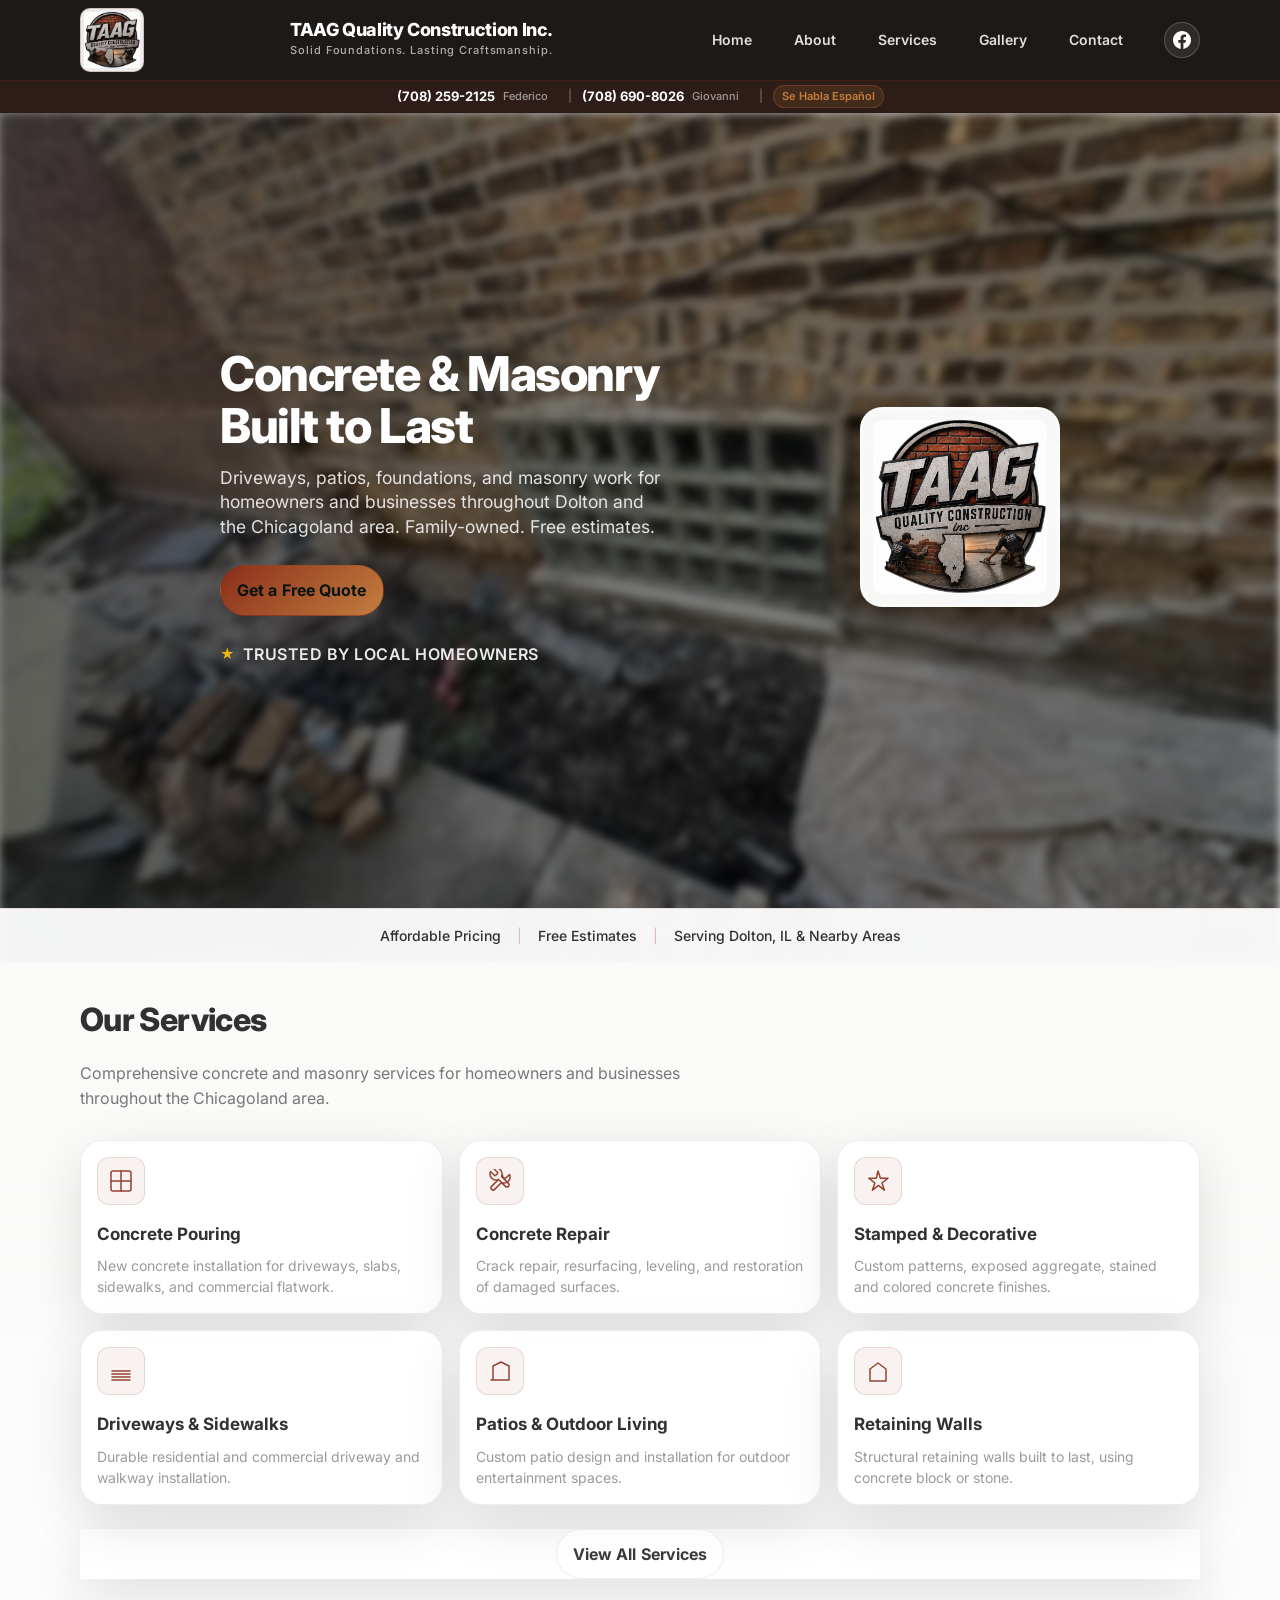
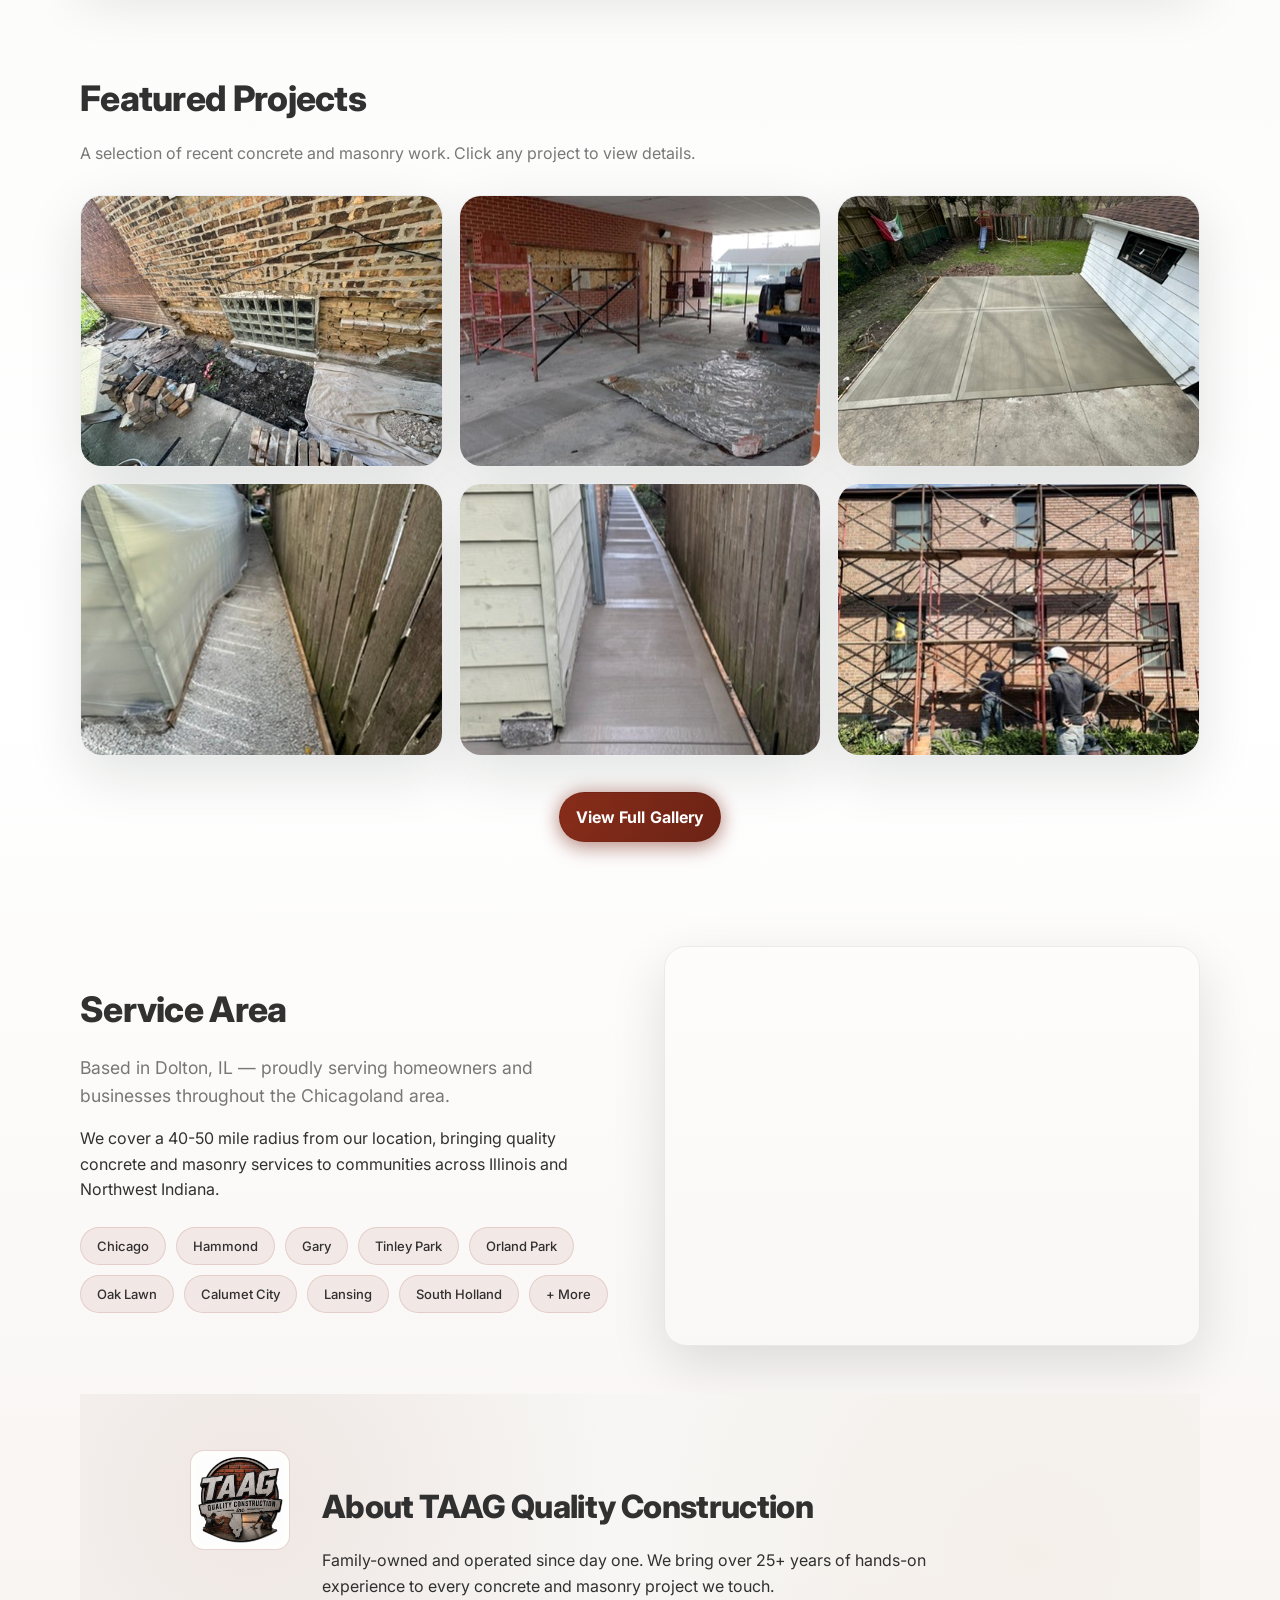
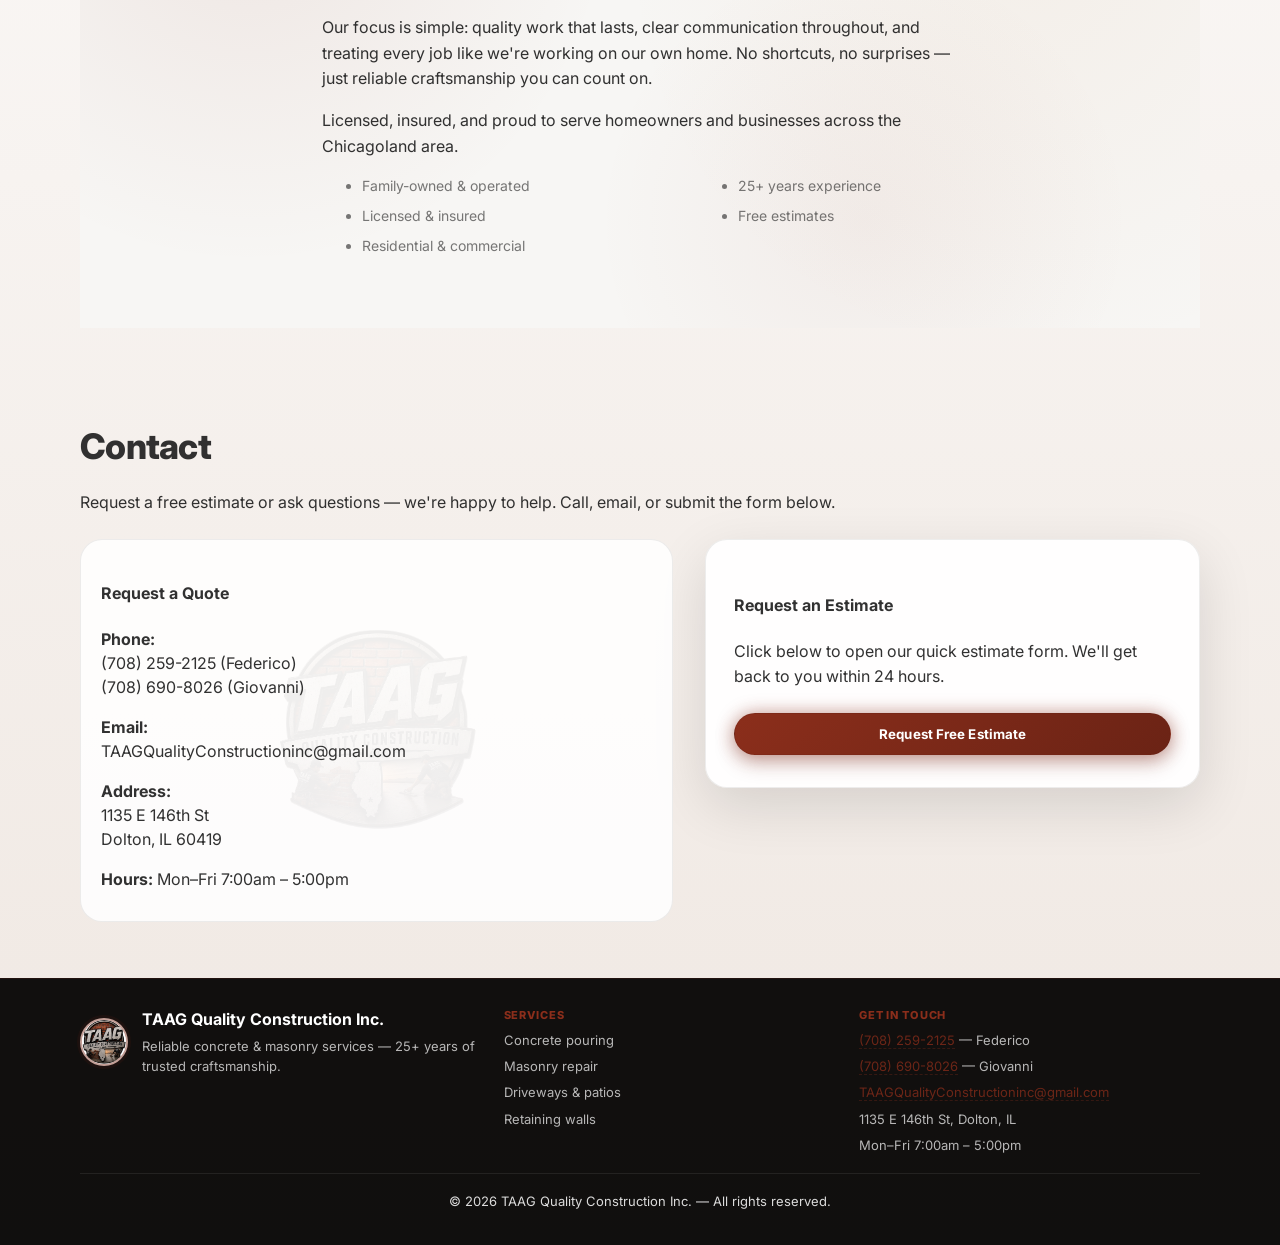
==== index.html @ ef376265 "added services page" ====
<!doctype html>
<html lang="en">
<head>
  <meta charset="utf-8" />
  <meta name="viewport" content="width=device-width,initial-scale=1" />
  <title>TAAG Quality Construction Inc — Concrete & Masonry</title>
  <meta name="description" content="TAAG Quality Construction Inc. — 25 years of concrete & masonry experience: driveways, patios, foundations, retaining walls, repairs. Durable work built to last." />
  <link rel="preconnect" href="https://fonts.googleapis.com">
  <link rel="preconnect" href="https://fonts.gstatic.com" crossorigin>
  <link href="https://fonts.googleapis.com/css2?family=Inter:wght@400;500;600;700;800&display=swap" rel="stylesheet">
  <link rel="stylesheet" href="assets/css/style.css" />

  <!-- Styles are provided in the external stylesheet: assets/css/style.css -->
</head>
<body>
  <header class="site-header">
    <div class="container header-inner">
      <a class="header-logo" href="#" aria-label="TAAG Quality Construction home">
        <img class="header-logo-img" src="assets/photos-videos/logo.jpeg" alt="TAAG Quality Construction logo" />
      </a>
      <div class="header-brand">
        <h1 class="brand-name">TAAG Quality Construction Inc.</h1>
        <span class="brand-tag">Solid Foundations. Lasting Craftsmanship.</span>
      </div>
      <nav id="site-nav" class="main-nav site-nav" aria-label="Main navigation">
        <ul>
          <li><a href="#">Home</a></li>
          <li><a href="#about">About</a></li>
          <li><a href="services.html">Services</a></li>
          <li><a href="gallery.html">Gallery</a></li>
          <li><a href="#contact">Contact</a></li>
        </ul>
      </nav>
      <div class="header-social">
        <a href="https://facebook.com" target="_blank" rel="noopener" aria-label="Facebook">
          <svg viewBox="0 0 24 24"><path d="M24 12.073c0-6.627-5.373-12-12-12s-12 5.373-12 12c0 5.99 4.388 10.954 10.125 11.854v-8.385H7.078v-3.47h3.047V9.43c0-3.007 1.792-4.669 4.533-4.669 1.312 0 2.686.235 2.686.235v2.953H15.83c-1.491 0-1.956.925-1.956 1.874v2.25h3.328l-.532 3.47h-2.796v8.385C19.612 23.027 24 18.062 24 12.073z"/></svg>
        </a>
      </div>
      <button class="nav-toggle" aria-label="Toggle navigation" aria-expanded="false">
        <span class="nav-toggle-bar"></span>
        <span class="nav-toggle-bar"></span>
        <span class="nav-toggle-bar"></span>
      </button>
    </div>
    <div class="header-phone-bar">
      <div class="container">
        <a class="header-phone-number" href="tel:7082592125">(708) 259-2125</a>
        <span class="header-phone-name">Federico</span>
        <span class="header-phone-divider">|</span>
        <a class="header-phone-number" href="tel:7086908026">(708) 690-8026</a>
        <span class="header-phone-name">Giovanni</span>
        <span class="header-phone-divider">|</span>
        <span class="header-phone-es">Se Habla Español</span>
      </div>
    </div>
  </header>

  <main>
    <!-- Hero -->
    <section class="hero">
      <div class="hero-bg" aria-hidden="true"></div>
      <div class="hero-inner">
        <div class="hero-content">
          <h1 class="hero-title">Concrete & Masonry Built to Last</h1>
          <p class="hero-subtitle">Driveways, patios, foundations, and masonry work for homeowners and businesses throughout Dolton and the Chicagoland area. Family-owned. Free estimates.</p>
          <div class="hero-actions">
            <a class="btn btn-primary" href="#contact">Get a Free Quote</a>
            <a class="btn btn-secondary" href="tel:7082592125">Call Now</a>
          </div>
          <div class="hero-trust-badge">
            <span class="trust-star">★</span>
            <span class="trust-text">Trusted by Local Homeowners</span>
          </div>
          
          <!-- Mobile-only phone numbers in hero -->
          <div class="hero-phones-mobile">
            <a href="tel:7082592125">(708) 259-2125 <span>(Federico)</span></a>
            <a href="tel:7086908026">(708) 690-8026 <span>(Giovanni)</span></a>
            <span class="hero-phones-es">Se Habla Español</span>
          </div>
        </div>
        <div class="hero-logo-standalone">
          <div class="hero-logo-wrap-large">
            <img class="hero-logo-main" src="assets/photos-videos/logo.jpeg" alt="TAAG Quality Construction logo" />
          </div>
        </div>
      </div>
      <div class="hero-bottom-bar">
        <div class="hero-bottom-inner">
          <span class="bottom-text">Affordable Pricing</span>
          <span class="bottom-divider">|</span>
          <span class="bottom-text">Free Estimates</span>
          <span class="bottom-divider">|</span>
          <span class="bottom-text">Serving Dolton, IL & Nearby Areas</span>
        </div>
      </div>
    </section>

    <!-- Services -->
    <section id="services" class="services container">
      <h3>Our Services</h3>
      <p class="lead">Comprehensive concrete and masonry services for homeowners and businesses throughout the Chicagoland area.</p>
      <div class="service-grid" id="service-grid">
        <article class="service-card">
          <div class="service-icon"><svg viewBox="0 0 24 24" fill="none" stroke="currentColor" stroke-width="1.5"><rect x="2" y="2" width="20" height="20" rx="2"/><path d="M2 12h20M12 2v20"/></svg></div>
          <h4>Concrete Pouring</h4>
          <p>New concrete installation for driveways, slabs, sidewalks, and commercial flatwork.</p>
        </article>
        <article class="service-card">
          <div class="service-icon"><svg viewBox="0 0 24 24" fill="none" stroke="currentColor" stroke-width="1.5"><path d="M14.7 6.3a1 1 0 0 0 0 1.4l1.6 1.6a1 1 0 0 0 1.4 0l3.77-3.77a6 6 0 0 1-7.94 7.94l-6.91 6.91a2.12 2.12 0 0 1-3-3l6.91-6.91a6 6 0 0 1-7.94-7.94l3.77 3.77a1 1 0 0 0 1.4 0l1.6-1.6a1 1 0 0 0 0-1.4l-3.77-3.77a6 6 0 0 1 7.94 7.94l6.91 6.91a2.12 2.12 0 1 1-3 3l-6.91-6.91a6 6 0 0 1-7.94-7.94"/></svg></div>
          <h4>Concrete Repair</h4>
          <p>Crack repair, resurfacing, leveling, and restoration of damaged surfaces.</p>
        </article>
        <article class="service-card">
          <div class="service-icon"><svg viewBox="0 0 24 24" fill="none" stroke="currentColor" stroke-width="1.5"><path d="M12 2l2.4 7.2h7.6l-6 4.8 2.4 7.2-6-4.8-6 4.8 2.4-7.2-6-4.8h7.6z"/></svg></div>
          <h4>Stamped & Decorative</h4>
          <p>Custom patterns, exposed aggregate, stained and colored concrete finishes.</p>
        </article>
        <article class="service-card">
          <div class="service-icon"><svg viewBox="0 0 24 24" fill="none" stroke="currentColor" stroke-width="1.5"><path d="M3 21h18M3 18h18M3 15h18M3 12h18"/></svg></div>
          <h4>Driveways & Sidewalks</h4>
          <p>Durable residential and commercial driveway and walkway installation.</p>
        </article>
        <article class="service-card">
          <div class="service-icon"><svg viewBox="0 0 24 24" fill="none" stroke="currentColor" stroke-width="1.5"><path d="M3 21h18M5 21V7l8-4 8 4v14"/></svg></div>
          <h4>Patios & Outdoor Living</h4>
          <p>Custom patio design and installation for outdoor entertainment spaces.</p>
        </article>
        <article class="service-card">
          <div class="service-icon"><svg viewBox="0 0 24 24" fill="none" stroke="currentColor" stroke-width="1.5"><path d="M4 22h16M4 22V10l8-6 8 6v12"/></svg></div>
          <h4>Retaining Walls</h4>
          <p>Structural retaining walls built to last, using concrete block or stone.</p>
        </article>
      </div>
      <div class="services-cta">
        <a class="btn btn-ghost" href="services.html">View All Services</a>
      </div>
    </section>

    <!-- Projects / Gallery -->
    <section id="projects" class="projects container">
      <h3>Featured Projects</h3>
      <p class="lead">A selection of recent concrete and masonry work. Click any project to view details.</p>
      <div class="projects-grid">
        <figure>
          <img src="assets/photos-videos/047C863E-8887-49DD-B92C-3899C22ED1B1_4_5005_c.jpeg" alt="Project - stamped concrete patio" />
        </figure>
        <figure>
          <img src="assets/photos-videos/0A958812-B35C-49CA-8A47-5FAF4564EE3E_4_5005_c.jpeg" alt="Project - driveway restoration" />
        </figure>
        <figure>
          <img src="assets/photos-videos/0CBB70DE-9D6C-4F6E-A44F-16B1C58B5206_4_5005_c.jpeg" alt="Project - retaining wall" />
        </figure>
        <figure>
          <img src="assets/photos-videos/0E6F05F6-20D2-42A9-82AF-754FFBAC037C_4_5005_c.jpeg" alt="Project - foundation work" />
        </figure>
        <figure>
          <img src="assets/photos-videos/114FFD2F-EAAE-4566-8E1F-076756CB023F_4_5005_c.jpeg" alt="Project - decorative finish" />
        </figure>
        <figure>
          <img src="assets/photos-videos/131CA7AF-3450-4D33-8D60-EAECFFCB2C0C_4_5005_c.jpeg" alt="Project - walkway" />
        </figure>
      </div>
      <div class="projects-gallery-cta">
        <a class="btn btn-primary" href="gallery.html">View Full Gallery</a>
      </div>
    </section>

    <!-- Service Area -->
    <section id="service-area" class="service-area container">
      <div class="service-area-grid">
        <div class="service-area-info">
          <h3>Service Area</h3>
          <p class="lead">Based in Dolton, IL — proudly serving homeowners and businesses throughout the Chicagoland area.</p>
          <p>We cover a 40-50 mile radius from our location, bringing quality concrete and masonry services to communities across Illinois and Northwest Indiana.</p>
          <div class="service-cities">
            <span class="city-tag">Chicago</span>
            <span class="city-tag">Hammond</span>
            <span class="city-tag">Gary</span>
            <span class="city-tag">Tinley Park</span>
            <span class="city-tag">Orland Park</span>
            <span class="city-tag">Oak Lawn</span>
            <span class="city-tag">Calumet City</span>
            <span class="city-tag">Lansing</span>
            <span class="city-tag">South Holland</span>
            <span class="city-tag">+ More</span>
          </div>
        </div>
        <div class="service-area-map">
          <iframe src="https://www.google.com/maps/embed?pb=!1m18!1m12!1m3!1d47673.76875836244!2d-87.640852!3d41.622815!2m3!1f0!2f0!3f0!3m2!1i1024!2i768!4f13.1!3m3!1m2!1s0x880e2370ce21b7cb%3A0x1b6f7c4b92a8e50!2sDolton%2C%20IL!5e0!3m2!1sen!2sus!4v1699999999999!5m2!1sen!2sus" width="100%" height="100%" style="border:0;" allowfullscreen="" loading="lazy" referrerpolicy="no-referrer-when-downgrade"></iframe>
        </div>
      </div>
    </section>

    <!-- About -->
    <section id="about" class="about container">
      <div class="about-content">
        <div class="about-logo-wrap">
          <img class="about-logo" src="assets/photos-videos/logo.jpeg" alt="TAAG Quality Construction logo" />
        </div>
        <div class="about-text">
          <h3>About TAAG Quality Construction</h3>
          <p>Family-owned and operated since day one. We bring over 25+ years of hands-on experience to every concrete and masonry project we touch.</p>
          <p>Our focus is simple: quality work that lasts, clear communication throughout, and treating every job like we're working on our own home. No shortcuts, no surprises — just reliable craftsmanship you can count on.</p>
          <p>Licensed, insured, and proud to serve homeowners and businesses across the Chicagoland area.</p>
          <ul>
            <li>Family-owned & operated</li>
            <li>25+ years experience</li>
            <li>Licensed & insured</li>
            <li>Free estimates</li>
            <li>Residential & commercial</li>
          </ul>
        </div>
      </div>
    </section>

    <!-- Contact -->
    <section id="contact" class="contact container">
  <h3>Contact</h3>
  <p>Request a free estimate or ask questions — we're happy to help. Call, email, or submit the form below.</p>
      <div class="contact-grid">
        <div class="contact-info">
          <h4>Request a Quote</h4>
          <p><strong>Phone:</strong><br>
          <a href="tel:7082592125">(708) 259-2125</a> (Federico)<br>
          <a href="tel:7086908026">(708) 690-8026</a> (Giovanni)</p>
          <p><strong>Email:</strong><br><a href="mailto:TAAGQualityConstructioninc@gmail.com">TAAGQualityConstructioninc@gmail.com</a></p>
          <p><strong>Address:</strong><br>1135 E 146th St<br>Dolton, IL 60419</p>
          <p><strong>Hours:</strong> Mon–Fri 7:00am – 5:00pm</p>
        </div>
        <div class="contact-form-shell">
          <h4>Request an Estimate</h4>
          <p>Click below to open our quick estimate form. We'll get back to you within 24 hours.</p>
          <button type="button" class="btn btn-primary btn-full" id="open-modal-btn">Request Free Estimate</button>
        </div>
      </div>
    </section>
  </main>

  <footer class="site-footer">
    <div class="container">
      <div class="footer-grid">
        <div class="footer-brand-block">
          <img class="footer-logo" src="assets/photos-videos/logo.jpeg" alt="TAAG Quality Construction logo" />
          <div>
            <p class="footer-brand">TAAG Quality Construction Inc.</p>
            <p class="footer-small">Reliable concrete & masonry services — 25+ years of trusted craftsmanship.</p>
          </div>
        </div>
        <div class="footer-info">
          <p class="footer-title">Services</p>
          <p class="footer-small">Concrete pouring</p>
          <p class="footer-small">Masonry repair</p>
          <p class="footer-small">Driveways & patios</p>
          <p class="footer-small">Retaining walls</p>
        </div>
        <div class="footer-info">
          <p class="footer-title">Get in Touch</p>
          <p class="footer-small"><a href="tel:7082592125" class="footer-link">(708) 259-2125</a> — Federico</p>
          <p class="footer-small"><a href="tel:7086908026" class="footer-link">(708) 690-8026</a> — Giovanni</p>
          <p class="footer-small"><a href="mailto:TAAGQualityConstructioninc@gmail.com" class="footer-link">TAAGQualityConstructioninc@gmail.com</a></p>
          <p class="footer-small">1135 E 146th St, Dolton, IL</p>
          <p class="footer-small">Mon–Fri 7:00am – 5:00pm</p>
        </div>
      </div>
      <div class="footer-bottom">
        <div class="footer-copy">
          <small>© <span id="year">2026</span> TAAG Quality Construction Inc. — All rights reserved.</small>
        </div>
      </div>
    </div>
  </footer>

  <!-- Contact Modal -->
  <div id="contact-modal" class="modal">
    <div id="modal-backdrop" class="modal-backdrop"></div>
    <div class="modal-card">
      <button type="button" id="close-modal" class="modal-close">✕</button>
      <h4>Request Free Estimate</h4>
      <form id="modal-contact-form">
        <label>
          Name <span class="required">*</span>
          <input type="text" name="user_name" placeholder="Your name" required />
        </label>
        <label>
          Phone <span class="required">*</span>
          <input type="tel" name="user_phone" placeholder="(555) 555-0123" required />
        </label>
        <label>
          Email
          <input type="email" name="user_email" placeholder="you@example.com" />
        </label>
        <label>
          Service Needed
          <select name="service_type">
            <option value="">Select a service...</option>
            <option value="Concrete Pouring">Concrete Pouring</option>
            <option value="Concrete Repair">Concrete Repair</option>
            <option value="Stamped & Decorative">Stamped & Decorative</option>
            <option value="Driveways & Sidewalks">Driveways & Sidewalks</option>
            <option value="Patios & Outdoor Living">Patios & Outdoor Living</option>
            <option value="Retaining Walls">Retaining Walls</option>
            <option value="Brickwork & Tuckpointing">Brickwork & Tuckpointing</option>
            <option value="Other">Other</option>
          </select>
        </label>
        <label>
          Project Details
          <textarea name="message" placeholder="Tell us about your project..." rows="3"></textarea>
        </label>
        <button type="submit" class="btn btn-primary btn-full">Send Request</button>
      </form>
    </div>
  </div>

  <script>
    // small helper: set current year
    document.getElementById('year').textContent = new Date().getFullYear();

    // Modal form functionality
    const modal = document.getElementById('contact-modal');
    const openModalBtn = document.getElementById('open-modal-btn');
    const closeModalBtn = document.getElementById('close-modal');
    const modalBackdrop = document.getElementById('modal-backdrop');
    
    function openModal() {
      modal.classList.add('is-open');
      document.body.style.overflow = 'hidden';
    }
    
    function closeModal() {
      modal.classList.remove('is-open');
      document.body.style.overflow = '';
    }
    
    openModalBtn.addEventListener('click', openModal);
    closeModalBtn.addEventListener('click', closeModal);
    modalBackdrop.addEventListener('click', closeModal);
    
    // Close modal on Escape key
    document.addEventListener('keydown', (e) => {
      if (e.key === 'Escape' && modal.classList.contains('is-open')) {
        closeModal();
      }
    });
    
    // Modal form submission
    document.getElementById('modal-contact-form').addEventListener('submit', function(e) {
      e.preventDefault();
      
      const form = this;
      const btn = form.querySelector('button[type="submit"]');
      const originalText = btn.textContent;
      
      // Disable button during submission
      btn.disabled = true;
      btn.textContent = 'Sending...';
      
      // EmailJS configuration placeholders
      const EMAILJS_CONFIG = {
        SERVICE_ID: 'YOUR_SERVICE_ID',
        TEMPLATE_ID: 'YOUR_TEMPLATE_ID',
        PUBLIC_KEY: 'YOUR_PUBLIC_KEY'
      };
      
      // Collect form data
      const formData = {
        user_name: form.user_name.value,
        user_phone: form.user_phone.value,
        user_email: form.user_email.value,
        service_type: form.service_type.value,
        message: form.message.value
      };
      
      // Simulate submission (replace with actual EmailJS when ready)
      // emailjs.send(EMAILJS_CONFIG.SERVICE_ID, EMAILJS_CONFIG.TEMPLATE_ID, formData, EMAILJS_CONFIG.PUBLIC_KEY)
      
      setTimeout(() => {
        form.reset();
        btn.disabled = false;
        btn.textContent = originalText;
        closeModal();
      }, 1000);
    });
    
  </script>
  <script src="assets/js/main.js" defer></script>
</body>
</html>
---- assets/css/style.css ----
:root{
  /* Palette adapted from M-GLandscaping -> TAAG muted red/brown/orange/black */
  --bg: #f7f6f4; /* light warm background */
  --bg-2: #efe7e1;
  --surface: rgba(255,255,255,0.94);
  --surface-2: rgba(255,255,255,0.82);
  --stroke: rgba(31,31,31,0.08);
  --stroke-2: rgba(31,31,31,0.12);
  --text: rgba(31,31,31,0.92);
  --muted: rgba(31,31,31,0.6);
  --muted-2: rgba(31,31,31,0.45);
  --shadow: 0 18px 55px rgba(0,0,0,0.12);

  /* TAAG accent colors (muted brick / burnt orange / stone / dark) */
  --brick: #8B2E1B; /* primary muted brick red */
  --brick-2: #6B2315; /* darker brick */
  --burnt: #C37E3E; /* muted orange */
  --stone: #7A674F; /* brown/stone */
  --char: #1F1F1F; /* near black */

  --accent: var(--brick);
  --accent-2: var(--burnt);

  /* per-chip colors (kept similar roles but tuned to TAAG palette) */
  --chip-grow: #C37E3E;      /* orange */
  --chip-grow-2: #8B2E1B;    /* brick */
  --chip-cleanup: #C37E3E;   /* orange */
  --chip-cleanup-2: #8B2E1B; 
  --chip-build: #7A674F;     /* stone */
  --chip-build-2: #6B2315;   /* dark brick */
  --chip-winter: #b89b88;    /* neutral */
  --chip-winter-2: #a07a5a;
  --chip: var(--chip-grow);
  --chip-2: var(--chip-grow-2);

  --radius-lg: 22px;
  --radius-md: 16px;
  --radius-sm: 12px;
  --container: 1120px;

  --font-sans: "Inter", ui-sans-serif, system-ui, -apple-system, "Segoe UI", Roboto, Arial, sans-serif;
  --font-headings: "Inter", ui-sans-serif, system-ui, -apple-system, "Segoe UI", Roboto, Arial, sans-serif;
}

*{ box-sizing: border-box; }
html{ scroll-behavior: smooth; }
body{
  margin: 0;
  font-family: var(--font-sans);
  color: var(--text);
  background: radial-gradient(1200px 800px at 15% -10%, rgba(139,46,27,0.08), transparent 62%),
              radial-gradient(900px 700px at 90% 5%, rgba(195,126,62,0.04), transparent 64%),
              linear-gradient(180deg, var(--bg), #ffffff 52%, var(--bg-2));
  line-height: 1.55;
}
img{ max-width: 100%; display: block; }
a{ color: inherit; }

.sr-only{
  position:absolute;
  width:1px;height:1px;
  padding:0;margin:-1px;
  overflow:hidden;clip:rect(0,0,0,0);
  white-space:nowrap;border:0;
}
.skip-link{
  position: absolute;
  left: 12px;
  top: 12px;
  z-index: 9999;
  padding: 10px 12px;
  border-radius: 999px;
  background: rgba(255,255,255,0.96);
  border: 1px solid var(--stroke-2);
  text-decoration: none;
  transform: translateY(-130%);
  transition: transform 160ms ease;
}
.skip-link:focus{ transform: translateY(0); outline: none; }

.container{
  width: min(var(--container), calc(100% - 40px));
  margin: 0 auto;
}
.split{
  display: grid;
  grid-template-columns: 1.1fr 0.9fr;
  gap: 28px;
  align-items: start;
}

.site-header{
  position: sticky;
  top: 0;
  z-index: 50;
  background: rgba(20,16,14,0.96);
  backdrop-filter: blur(8px);
  border-bottom: 1px solid rgba(139,46,27,0.10);
}
.header-inner{
  display: flex;
  align-items: center;
  justify-content: space-between;
  gap: 16px;
  padding: 8px 0;
  min-height: 64px;
}
.header-logo{
  width: 64px;
  height: 64px;
  border-radius: 10px;
  background: rgba(255,255,255,0.92);
  border: 1px solid rgba(139,46,27,0.24);
  display: grid;
  place-items: center;
  overflow: hidden;
  padding: 3px;
  flex-shrink: 0;
}
.header-logo-img{
  width: 100%;
  height: 100%;
  object-fit: cover;
  object-position: center;
}
.header-brand{
  display: flex;
  flex-direction: column;
  align-items: flex-start;
  text-align: left;
  flex: 1;
  padding: 0 10px;
}
@media (min-width: 721px){
  .header-brand{
    align-items: center;
    text-align: center;
    padding: 0 12px;
  }
}
.brand-name{
  font-family: var(--font-headings);
  font-size: 18px;
  font-weight: 800;
  color: #ffffff;
  line-height: 1.05;
  margin: 0;
  white-space: nowrap;
  letter-spacing: -0.02em;
}
.brand-tag{
  display: block;
  color: rgba(255,255,255,0.65);
  font-size: 11px;
  margin-top: 3px;
  letter-spacing: 0.08em;
  white-space: nowrap;
  font-weight: 500;
}
.header-phone-bar{
  background: rgba(139,46,27,0.15);
  border-top: 1px solid rgba(139,46,27,0.20);
  padding: 4px 0;
}
.header-phone-bar .container{
  display: flex;
  align-items: center;
  justify-content: center;
  gap: 6px;
}
.header-phone-label{
  font-size: 12px;
  color: rgba(255,255,255,0.70);
  font-weight: 500;
}
.header-phone-number{
  font-size: 13px;
  font-weight: 700;
  color: #ffffff;
  text-decoration: none;
  white-space: nowrap;
}
.header-phone-number:hover{
  color: var(--brick);
}
.header-phone-divider{
  color: rgba(255,255,255,0.4);
  font-size: 12px;
  margin: 0 4px;
}
.header-phone-name{
  font-size: 11px;
  color: rgba(255,255,255,0.55);
  font-weight: 500;
  margin-left: 2px;
  margin-right: 10px;
}
.header-phone-es{
  font-size: 11px;
  color: var(--burnt);
  font-weight: 600;
  background: rgba(195,126,62,0.15);
  padding: 2px 8px;
  border-radius: 12px;
  border: 1px solid rgba(195,126,62,0.25);
}


.nav-toggle{
  display: none;
  background: transparent;
  border: 1px solid rgba(255,255,255,0.12);
  border-radius: 10px;
  padding: 8px;
  color: #ffffff;
  cursor: pointer;
}
.nav-toggle-bar{
  display: block;
  width: 22px;
  height: 2px;
  background: #ffffff;
  margin: 4px 0;
  border-radius: 999px;
}

.site-nav{
  display: flex;
  align-items: center;
  gap: 6px;
  flex-shrink: 0;
}
.site-nav ul{
  display: flex;
  align-items: center;
  gap: 16px;
  list-style: none;
  margin: 0;
  padding: 0;
}
.site-nav li{
  display: flex;
  align-items: center;
}
.site-nav a{
  text-decoration: none;
  color: rgba(255,255,255,0.86);
  padding: 8px 12px;
  border-radius: 10px;
  border: 1px solid transparent;
  font-weight: 600;
  font-size: 14px;
  position: relative;
  transition: background 160ms ease, color 160ms ease, border-color 160ms ease;
}
.site-nav a::after{
  content: "";
  position: absolute;
  left: 20%;
  right: 20%;
  bottom: 6px;
  height: 2px;
  background: var(--brick);
  border-radius: 999px;
  transform: scaleX(0);
  transform-origin: center;
  transition: transform 200ms ease;
}
.site-nav a:hover{
  background: rgba(255,255,255,0.06);
  color: #ffffff;
  border-color: rgba(255,255,255,0.06);
}
.site-nav a:hover::after{ transform: scaleX(1); }
.header-social{
  display: flex;
  align-items: center;
  gap: 10px;
  margin-left: 12px;
  flex-shrink: 0;
}
.header-social a{
  width: 36px;
  height: 36px;
  display: inline-grid;
  place-items: center;
  border-radius: 50%;
  border: 1px solid rgba(255,255,255,0.2);
  background: rgba(255,255,255,0.08);
  color: #ffffff;
  transition: background 160ms ease, border-color 160ms ease, transform 160ms ease;
}
.header-social a:hover{
  background: rgba(255,255,255,0.15);
  border-color: rgba(255,255,255,0.3);
  transform: translateY(-2px);
}
.header-social svg{
  width: 18px;
  height: 18px;
  fill: currentColor;
}
.social-icon{
  width: 36px;
  height: 36px;
  display: inline-grid;
  place-items: center;
  border-radius: 50%;
  border: 1px solid rgba(139,46,27,0.18);
  background: rgba(139,46,27,0.05);
  padding: 0;
  transition: background 160ms ease, border-color 160ms ease;
}
.social-icon svg{
  width: 16px;
  height: 16px;
  fill: rgba(139,46,27,0.88);
}
.social-icon:hover{
  background: rgba(139,46,27,0.16);
  border-color: rgba(139,46,27,0.48);
}
.header-rule{
  height: 1px;
  background: linear-gradient(90deg, transparent, rgba(139,46,27,0.22), rgba(139,46,27,0.10), transparent);
}

.section{
  padding: 72px 0;
}
.section-alt{
  background: linear-gradient(180deg, rgba(255,255,255,0.02), rgba(255,255,255,0.00));
  border-top: 1px solid rgba(255,255,255,0.06);
  border-bottom: 1px solid rgba(255,255,255,0.06);
}
.section-heading h2{
  font-family: var(--font-serif);
  font-size: 36px;
  line-height: 1.1;
  margin: 0 0 10px;
}
.section-heading p{
  margin: 0;
  color: var(--muted);
  max-width: 62ch;
}

.btn{
  appearance: none;
  border: 1px solid transparent;
  border-radius: 999px;
  padding: 12px 16px;
  font-weight: 700;
  font-family: var(--font-sans);
  letter-spacing: 0.1px;
  cursor: pointer;
  text-decoration: none;
  display: inline-flex;
  align-items: center;
  justify-content: center;
  gap: 8px;
  transition: transform 160ms ease, background 160ms ease, border-color 160ms ease, color 160ms ease;
}
.btn:active{ transform: translateY(1px); }
.btn-primary{
  background: linear-gradient(135deg, var(--brick), var(--brick-2));
  color: #ffffff;
  border-color: rgba(107,35,21,0.30);
  box-shadow: 0 0 18px rgba(139,46,27,0.40), 0 8px 20px rgba(107,35,21,0.28);
}
.btn-primary:hover{
  background: linear-gradient(135deg, #A5462F, #7A2A18);
  box-shadow: 0 0 28px rgba(139,46,27,0.60), 0 10px 28px rgba(107,35,21,0.38);
  transform: translateY(-1px);
}
.btn-ghost{
  background: rgba(255,255,255,0.74);
  border-color: var(--stroke);
  color: rgba(31,31,31,0.88);
}
.btn-ghost:hover{
  background: rgba(255,255,255,0.92);
  border-color: var(--stroke-2);
}
.btn-secondary{
  background: rgba(255,255,255,0.1);
  border-color: rgba(255,255,255,0.4);
  color: #ffffff;
  backdrop-filter: blur(4px);
}
.btn-secondary:hover{
  background: rgba(255,255,255,0.2);
  border-color: rgba(255,255,255,0.6);
  transform: translateY(-1px);
}
.btn-compact{ padding: 10px 14px; font-size: 14px; }
.icon-btn{
  width: 42px;
  height: 42px;
  border-radius: 14px;
  border: 1px solid var(--stroke);
  background: rgba(255,255,255,0.74);
  color: rgba(31,31,31,0.88);
  cursor: pointer;
  display: grid;
  place-items: center;
}
.icon-btn:hover{ background: rgba(255,255,255,0.92); }
/* ===== HERO (clean single definition) ===== */
.hero {
  position: relative;
  overflow: hidden;
  padding: 56px 0;
  min-height: 520px;
  color: var(--color-foreground, #0b0b0b);
  --overlay-color: rgba(10, 12, 15, 0.45);
}

/* center hero content as a group for balanced top/bottom spacing */
.hero {
  display: flex;
  align-items: center; /* vertical center of .hero-inner */
}

/* background image (layer 0) */
.hero::before {
  /* reserved (no direct image here) — images are handled by .hero-bg layers */
  content: "";
  position: absolute;
  inset: 0;
  background-image: none;
  z-index: 0;
}

/* hero background element: two layered pseudo-elements used for opacity crossfade */
.hero .hero-bg,
.hero .hero-bg::before,
.hero .hero-bg::after {
  position: absolute;
  inset: 0;
  display: block;
  background-size: cover;
  background-position: center;
  background-repeat: no-repeat;
}

.hero .hero-bg {
  z-index: 0;
}

.hero .hero-bg::before,
.hero .hero-bg::after {
  content: "";
  z-index: 0;
  transition: opacity 900ms ease;
  opacity: 0;
  will-change: opacity;
  filter: saturate(0.85) blur(4px) brightness(0.7);
}

.hero .hero-bg::before { background-image: var(--hero-bg-a, var(--hero-photo)); opacity: 1; }
.hero .hero-bg::after  { background-image: var(--hero-bg-b); }

/* toggle which background is visible via data-active-bg on .hero */
.hero[data-active-bg="a"] .hero-bg::before { opacity: 1; }
.hero[data-active-bg="a"] .hero-bg::after  { opacity: 0; }
.hero[data-active-bg="b"] .hero-bg::before { opacity: 0; }
.hero[data-active-bg="b"] .hero-bg::after  { opacity: 1; }

/* gradient overlay (layer 1) */
.hero::after {
  content: "";
  position: absolute;
  inset: 0;
  /* soft dark overlay to improve contrast - lighter on left for text readability */
  background: linear-gradient(90deg, rgba(0,0,0,0.45) 0%, rgba(0,0,0,0.25) 50%, rgba(0,0,0,0.15) 100%);
  z-index: 1;
  pointer-events: none;
}

/* content (layer 2) - flex layout with text left, logo far right */
.hero .hero-inner {
  position: relative;
  z-index: 2;
  display: flex;
  justify-content: flex-start;
  align-items: center;
  box-sizing: border-box;
  max-width: var(--container);
  margin: 0 auto;
  padding: 48px 32px 110px;
  min-height: 82vh;
  gap: 80px;
}
.hero .hero-content {
  display: flex;
  flex-direction: column;
  gap: 14px;
  align-items: flex-start;
  max-width: 520px;
  color: #fff;
  flex-shrink: 0;
}
.hero .hero-title {
  margin: 0;
  font-family: var(--font-headings);
  font-size: clamp(2.2rem, 3.8vw, 3rem);
  line-height: 1.08;
  color: #fff;
  font-weight: 800;
  letter-spacing: -0.03em;
}
.hero .hero-logo-standalone {
  display: flex;
  align-items: center;
  justify-content: center;
  margin-left: auto;
  padding-left: 40px;
}
.hero .hero-logo-wrap-large {
  width: 200px;
  height: 200px;
  border-radius: 22px;
  background: rgba(255,255,255,0.96);
  border: 3px solid rgba(255,255,255,0.4);
  padding: 10px;
  box-shadow: 0 20px 50px rgba(0,0,0,0.3);
}

/* Mobile stack */
@media (max-width: 980px) {
  .hero {
    padding: 0;
    min-height: auto;
  }
  .hero .hero-inner {
    flex-direction: column-reverse;
    gap: 28px;
    padding: 36px 20px 90px;
  }
  .hero .hero-content {
    align-items: center;
    text-align: center;
    max-width: 100%;
  }
  .hero .hero-logo-standalone {
    justify-content: center;
    margin-left: 0;
    padding-left: 0;
  }
  .hero .hero-logo-wrap-large {
    width: 140px;
    height: 140px;
    border-radius: 18px;
    padding: 8px;
  }

  /* Map mobile safety: ensure map doesn't collapse or overflow on narrower screens */
  .map-card {
    min-height: 380px;
    height: 380px;
  }
}
.hero .hero-logo-main {
  width: 100%;
  height: 100%;
  object-fit: cover;
  border-radius: 9px;
}
.hero .hero-trust {
  margin-top: 8px;
  padding-top: 20px;
  border-top: 1px solid rgba(255,255,255,0.2);
}
.hero .trust-text {
  color: rgba(255,255,255,0.9);
  font-size: 1rem;
  line-height: 1.5;
  margin: 0;
}
.hero .trust-text strong {
  color: #fff;
  font-weight: 700;
}

/* Constrain the hero content inner box so eyebrow, title, subtitle, CTAs,
   and the chip row share the exact same horizontal content boundaries. */
.hero .hero-copy .hero-content {
  width: 100%;
  max-width: 56ch; /* matches readable line-length used by subtitle/title */
  box-sizing: border-box;
}

.hero .eyebrow {
  margin: 0 0 8px 0;
  color: rgba(255,255,255,0.9);
  font-weight: 500;
  display: flex;
  gap: 8px;
  align-items: center;
  flex-wrap: wrap;
}

.hero .hero-title-accent {
  display: block;
  color: var(--accent, #b6f0a7);
}

.hero .hero-subtitle {
  margin: 0;
  color: rgba(255,255,255,0.85);
  max-width: 40ch;
  font-size: 1.1rem;
  line-height: 1.4;
  font-weight: 400;
}

/* actions */
.hero .hero-actions {
  display: flex;
  gap: 12px;
  flex-wrap: wrap;
  margin-top: 12px;
}

/* Hero-specific primary button uses the current hero accent for subtle coordination */
.hero .btn-primary { background: linear-gradient(135deg, var(--accent), var(--accent-2)); color: #07140e; }

/* Trust badge - styled as a label, not a button */
.hero-trust-badge {
  display: inline-flex;
  align-items: center;
  gap: 8px;
  margin-top: 12px;
  padding: 0;
  background: transparent;
  border: none;
  border-radius: 0;
  backdrop-filter: none;
  cursor: default;
  pointer-events: none;
}
.trust-star {
  color: #ffc107;
  font-size: 14px;
  opacity: 0.9;
}
.trust-text {
  color: rgba(255,255,255,0.75);
  font-size: 13px;
  font-weight: 600;
  letter-spacing: 0.03em;
  text-transform: uppercase;
}

/* Hero bottom info bar */
.hero-bottom-bar {
  position: absolute;
  bottom: 0;
  left: 0;
  right: 0;
  z-index: 3;
  background: rgba(255,255,255,0.95);
  backdrop-filter: blur(8px);
  border-top: 1px solid rgba(139,46,27,0.1);
  padding: 16px 24px;
}
.hero-bottom-inner {
  max-width: var(--container);
  margin: 0 auto;
  display: flex;
  align-items: center;
  justify-content: center;
  gap: 16px;
  flex-wrap: wrap;
}
.bottom-phone {
  font-weight: 700;
  color: var(--brick);
  text-decoration: none;
  font-size: 15px;
}
.bottom-phone:hover {
  text-decoration: underline;
}
.bottom-divider {
  color: rgba(139,46,27,0.3);
  font-size: 14px;
}
.bottom-text {
  color: var(--text);
  font-size: 14px;
  font-weight: 500;
}

/* Mobile hero adjustments */
@media (max-width: 980px) {
  .hero .hero-actions {
    justify-content: center;
    margin-top: 6px;
  }
  .hero-trust-badge {
    margin-top: 6px;
  }
  .hero-bottom-bar {
    padding: 12px 16px;
  }
  .hero-bottom-inner {
    flex-direction: column;
    gap: 6px;
  }
  .bottom-divider {
    display: none;
  }
}

/* ...existing code... (logo-showcase, hero-logo, spotlight-card and earlier hero-progress were consolidated below) */

.chip-row{
  display: flex;
  gap: 8px;
  flex-wrap: wrap;
  margin-bottom: 14px;
}

/* Align the compact spotlight inside the left column so its right edge lines up with the hero-spotlight column */
.hero .hero-spotlight-compact {
  /* keep the compact spotlight constrained to the same content rhythm
     as the left text column; avoid shifting or floating the element */
  max-width: 640px; /* matches .hero .hero-copy max-width */
  width: 100%;
}
.chip {
  padding: 8px 12px;
  border-radius: 999px;
  background: rgba(255,255,255,0.08);
  border: 1px solid rgba(255,255,255,0.25);
  color: white;
  transition: all 180ms ease;
}

.chip:hover {
  border-color: var(--accent);
  transform: translateY(-1px);
}

.chip.is-active {
  /* default active styling uses the per-chip variables (overridden per data-season below) */
  background: linear-gradient(135deg, var(--chip), var(--chip-2));
  border-color: transparent;
  color: #0b1a12;
  font-weight: 600;
  box-shadow: 0 8px 24px rgba(0, 0, 0, 0.25);
}

/* per-season active chip variables */
.chip[data-season="grow"].is-active { --chip: var(--chip-grow); --chip-2: var(--chip-grow-2); }
.chip[data-season="cleanup"].is-active { --chip: var(--chip-cleanup); --chip-2: var(--chip-cleanup-2); }
.chip[data-season="build"].is-active { --chip: var(--chip-build); --chip-2: var(--chip-build-2); }
.chip[data-season="winter"].is-active { --chip: var(--chip-winter); --chip-2: var(--chip-winter-2); }
.spotlight-card{
  border-radius: 16px;
  border: 1px solid rgba(255,255,255,0.10);
  background: rgba(255,255,255,0.06);
  padding: 16px;
}
.spotlight-title {
  font-size: 1.4rem;
  margin-top: 14px;
  color: white;
}

.spotlight-text {
  color: rgba(255, 255, 255, 0.8);
  margin-top: 6px;
}

.spotlight-list li {
  color: rgba(255, 255, 255, 0.75);
  margin-bottom: 4px;
}
.spotlight-list{
  margin: 0;
  padding: 0 0 0 16px;
  color: rgba(255,255,255,0.60);
  font-size: 14px;
}

/* Logo showcase on hero right */
.logo-showcase{
  display: flex;
  align-items: center;
  justify-content: center;
  height: 100%;
  position: relative;
}
.hero-logo{
  width: 100%;
  max-width: 480px;
  height: auto;
  border-radius: none;
  box-shadow: none;
  border: none;
  object-fit: contain;
  position: relative;
  z-index: 3;
}

.hero-media{ display: block; }

.ph-image{
  background:
    linear-gradient(135deg, rgba(255,255,255,0.12), rgba(255,255,255,0.03)),
    radial-gradient(900px 220px at 30% 20%, rgba(139,46,27,0.20), transparent 60%),
    repeating-linear-gradient(90deg, rgba(255,255,255,0.06), rgba(255,255,255,0.06) 2px, rgba(255,255,255,0.02) 2px, rgba(255,255,255,0.02) 10px);
  border-radius: 16px;
  min-height: 220px;
}
.ph-image-wide{ min-height: 180px; }
.ph-image-tall{ min-height: 420px; }
.ph-image-square{ min-height: 360px; }

.stat-grid{
  border-radius: 12px;
  border: 1px solid rgba(255,255,255,0.10);
  background: rgba(255,255,255,0.06);
  padding: 14px;
}
.stat{
  font-size: 1.2rem;
  margin-top: 10px;
  color: white;
  padding: 14px;
}
.stat-top{
  color: rgba(255, 255, 255, 0.8);
  margin-top: 6px;
  font-size: 0.95rem;
  font-weight: 700;
  letter-spacing: 0.10em;
  text-transform: uppercase;
  color: rgba(255, 255, 255, 0.75);
}
.stat-main{ margin: 0; font-weight: 800; }
.about-photo-img{
  width: 100%;
  height: 360px;
  border-radius: 16px;
  object-fit: cover;
  background: rgba(255,255,255,0.06);
  border: 1px solid rgba(255,255,255,0.10);
}
.about-content{
  display: grid;
  grid-template-columns: auto 1fr;
  gap: 32px;
  align-items: start;
  max-width: 900px;
  margin: 0 auto;
}
.about-logo-wrap{
  width: 100px;
  height: 100px;
  border-radius: 14px;
  background: rgba(255,255,255,0.92);
  border: 1px solid rgba(139,46,27,0.20);
  padding: 6px;
  display: grid;
  place-items: center;
  flex-shrink: 0;
}
.about-logo{
  width: 100%;
  height: 100%;
  object-fit: cover;
  border-radius: 8px;
}
.about-text{
  flex: 1;
}
.about-text p{
  max-width: 65ch;
  margin-bottom: 12px;
  line-height: 1.6;
}
.about-text ul{
  margin-top: 16px;
  display: grid;
  grid-template-columns: repeat(2, 1fr);
  gap: 8px 24px;
}
.about-text li{
  font-size: 14px;
  color: var(--muted);
}
@media (max-width: 720px){
  .about-content{
    grid-template-columns: 1fr;
    gap: 16px;
    text-align: center;
  }
  .about-logo-wrap{
    margin: 0 auto;
    width: 90px;
    height: 90px;
  }
  .about-text p{
    max-width: 100%;
  }
  .about-text ul{
    grid-template-columns: 1fr;
    gap: 6px;
  }
}
.about-badge{
  margin-top: 14px;
  border-radius: 18px;
  border: 1px solid var(--stroke);
  background: linear-gradient(135deg, rgba(195,126,62,0.12), rgba(255,255,255,0.86));
  padding: 14px;
}
.about-badge-title{
  margin: 0 0 4px;
  font-weight: 900;
}
.about-badge-copy{
  margin: 0 0 12px;
  color: var(--muted);
}

.service-grid{
  margin-top: 22px;
  display: grid;
  grid-template-columns: repeat(3, 1fr);
  gap: 16px;
}
.service-card{
  transition: all 0.25s ease;
  border-radius: var(--radius-lg);
  border: 1px solid var(--stroke);
  background: var(--surface);
  padding: 16px;
  box-shadow: var(--shadow);
  display: flex;
  flex-direction: column;
}

.service-card:hover {
  box-shadow:
    0 0 0 1px rgba(139,46,27,0.2),
    0 0 40px rgba(139,46,27,0.25),
    0 20px 60px rgba(0,0,0,0.35);
  transform: translateY(-4px);
}

/* Projects gallery grid */
.projects{
  padding: 56px 0;
}
.projects h3{
  font-size: clamp(1.75rem, 4vw, 2.2rem);
  margin-bottom: 12px;
}
.projects-grid{
  margin-top: 22px;
  display: grid;
  grid-template-columns: repeat(auto-fit, minmax(280px, 1fr));
  gap: 16px;
  align-items: stretch;
  justify-content: center;
}
.projects-grid figure{
  grid-column: auto;
  width: 100%;
  padding: 0;
  margin: 0;
  border: 1px solid var(--stroke);
  border-radius: var(--radius-lg);
  overflow: hidden;
  background: rgba(255,255,255,0.86);
  cursor: pointer;
  position: relative;
  box-shadow: 0 18px 55px rgba(11,26,18,0.12);
  transition: transform 180ms ease, border-color 180ms ease;
  display: block;
}
.projects-grid figure img{
  width: 100%;
  aspect-ratio: 4 / 3;
  object-fit: cover;
  display: block;
  filter: saturate(0.95) contrast(1.02);
  transition: transform 240ms ease;
}
.projects-grid figure:hover{
  transform: translateY(-3px);
  border-color: color-mix(in srgb, var(--accent) 34%, rgba(255,255,255,0.14));
}
.projects-grid figure:hover img{
  transform: scale(1.05);
}
.projects-grid figcaption{
  padding: 12px 14px;
  font-size: 14px;
  font-weight: 600;
  color: var(--text);
  background: rgba(255,255,255,0.02);
}

.service-icon{
  width: 48px;
  height: 48px;
  border-radius: 12px;
  border: 1px solid rgba(139,46,27,0.15);
  background: rgba(139,46,27,0.06);
  display: flex;
  align-items: center;
  justify-content: center;
  margin-bottom: 16px;
  color: var(--brick);
}
.service-icon svg{ width: 24px; height: 24px; opacity: 0.9; stroke: currentColor; fill: none; stroke-width: 1.5; stroke-linecap: round; stroke-linejoin: round; }
.service-card:hover .service-icon {
  background: rgba(139,46,27,0.12);
  border-color: rgba(139,46,27,0.25);
  transform: scale(1.05);
  transition: all 0.25s ease;
}
.service-card h4{ margin: 0 0 8px; font-size: 17px; font-weight: 700; color: var(--text); }
.service-card p{ margin: 0; color: var(--muted); font-size: 14px; line-height: 1.5; }
.service-details{
  border-top: 1px solid var(--stroke);
  padding-top: 12px;
  margin-top: 12px;
  background: color-mix(in srgb, var(--accent) 6%, white 94%);
  border-radius: 16px;
  padding: 12px;
}
.service-details summary{
  cursor: pointer;
  font-weight: 800;
  color: var(--text);
  white-space: normal;
}
.service-details ul{
  margin: 10px 0 0;
  padding-left: 18px;
  color: var(--muted);
}

.projects-gallery-cta{
  margin-top: 36px;
  display: flex;
  justify-content: center;
  gap: 14px;
}
/* Services CTA - supports both panel style and simple centered button */
.services-cta{
  margin-top: 24px;
  display: flex;
  justify-content: center;
  gap: 14px;
  align-items: center;
}
/* Panel variant for other uses */
.services-cta.panel{
  border-radius: var(--radius-lg);
  border: 1px solid var(--stroke);
  background: linear-gradient(135deg, rgba(139,46,27,0.10), rgba(195,126,62,0.08));
  padding: 18px;
  justify-content: space-between;
}
.services-cta.panel h3{ margin: 0 0 6px; }
.services-cta.panel p{ margin: 0; color: var(--muted); }
.services-mini{
  margin-top: 8px;
  color: var(--muted);
  font-size: 13px;

  column-count: 2;
  column-gap: 24px;
}

.services-mini li{
  break-inside: avoid;
  margin-bottom: 4px;
}

@media (min-width: 700px){
  .services-mini{
    column-count: 3;
  }
}

@media (min-width: 1100px){
  .services-mini{
    column-count: 4;
  }
}

.quick-services{
  margin-top: 18px;
  display: flex;
  flex-wrap: wrap;
  gap: 10px;
}
.quick-service{
  text-decoration: none;
  border: 1px solid var(--stroke);
  background: rgba(255,255,255,0.86);
  color: rgba(11,26,18,0.86);
  padding: 10px 12px;
  border-radius: 999px;
  font-weight: 900;
  font-size: 13px;
  box-shadow: 0 14px 38px rgba(11,26,18,0.08);
  transition: transform 160ms ease, background 160ms ease, border-color 160ms ease;
}
.quick-service:hover{
  transform: translateY(-1px);
  background: rgba(255,255,255,0.96);
  border-color: var(--stroke-2);
}
.quick-services-cta{
  margin-top: 16px;
  display:flex;
  gap: 12px;
  flex-wrap: wrap;
  align-items: center;
}

.filter-row{
  margin-top: 18px;
  display:flex;
  flex-wrap: wrap;
  gap: 10px;
}
.filter{
  border-radius: 999px;
  padding: 10px 14px;
  border: 1px solid var(--stroke);
  background: rgba(255,255,255,0.78);
  color: rgba(11,26,18,0.84);
  cursor: pointer;
  font-weight: 800;
}
.filter:hover{ background: rgba(255,255,255,0.94); }
.filter.is-active{
  background: linear-gradient(135deg, color-mix(in srgb, var(--accent) 18%, white 82%), rgba(255,255,255,0.84));
  border-color: color-mix(in srgb, var(--accent) 38%, rgba(11,26,18,0.12));
}

/* =========================
   GALLERY (FIXED CLEAN SYSTEM)
========================= */

.gallery-grid {
  display: grid;
  grid-template-columns: repeat(auto-fit, minmax(240px, 1fr));
  gap: 14px;
  align-items: stretch;
  justify-content: center;
}

/* Mobile: single column centered layout */
@media (max-width: 768px) {
  .gallery-grid {
    grid-template-columns: 1fr;
    max-width: 100%;
    justify-items: center;
  }
  .gallery-tile {
    max-width: 100%;
    width: 100%;
  }
}

/* IMPORTANT: override ALL previous conflicting layout rules */
.gallery-tile {
  grid-column: auto !important;   /* kills old span system */
  width: 100%;
  padding: 0;
  border: 1px solid var(--stroke);
  border-radius: var(--radius-lg);
  overflow: hidden;
  background: rgba(255,255,255,0.86);
  cursor: pointer;
  position: relative;
  box-shadow: 0 18px 55px rgba(11,26,18,0.12);
  transition: transform 180ms ease, border-color 180ms ease;
  display: block;
}

/* image consistency fix */
.gallery-tile img {
  width: 100%;
  aspect-ratio: 4 / 3;
  object-fit: cover;
  display: block;
  filter: saturate(0.95) contrast(1.02);
  transition: transform 240ms ease;
}

/* hover effect */
.gallery-tile:hover {
  transform: translateY(-3px);
  border-color: color-mix(in srgb, var(--accent) 34%, rgba(255,255,255,0.14));
}

.gallery-tile:hover img {
  transform: scale(1.05);
}

/* safety: remove any pseudo captions */
.gallery-tile::before,
.gallery-tile::after {
  content: none !important;
  display: none !important;
}

/* hidden tiles support (if JS filters later) */
.gallery-tile[hidden] {
  display: none !important;
}

/* CTA under gallery */
.gallery-home-cta {
  margin-top: 16px;
  display: flex;
  justify-content: center;
}

.gallery-section{
  padding: 72px 0;
}
.gallery-section h3{
  font-size: clamp(1.75rem, 4vw, 2.2rem);
  margin-bottom: 12px;
}
.gallery-more{
  display: flex;
  justify-content: center;
  margin-top: 32px;
}

#loadMore {
  box-shadow: 0 10px 30px rgba(0,0,0,0.08);
  background: #e5e7eb; /* light gray */
  color: #111;
  border: 1px solid #d1d5db;
  padding: 10px 18px;
  border-radius: 999px;
  font-weight: 600;
  cursor: pointer;
  transition: all 0.18s ease;
}

#loadMore:hover {
  background: #d1d5db;
  transform: translateY(-1px);
}

#loadMore:active {
  transform: translateY(0);
  background: #cbd5e1;
}

.area-chips{
  margin-top: 16px;
  display:flex;
  flex-wrap: wrap;
  gap: 10px;
}
.area-chips span{
  padding: 9px 12px;
  border-radius: 999px;
  border: 1px solid var(--stroke);
  background: rgba(255,255,255,0.86);
  color: rgba(11,26,18,0.84);
  font-weight: 800;
  font-size: 13px;
}
.area-note{
  margin-top: 16px;
  border-radius: var(--radius-lg);
  border: 1px solid var(--stroke);
  background: rgba(255,255,255,0.78);
  padding: 16px;
}
.area-note h3{ margin: 0 0 6px; }
.area-note p{ margin: 0 0 12px; color: var(--muted); }

/* =========================
   CAPABILITIES SECTION (Services Page)
========================= */
.services-section{
  padding: 72px 0;
}
.services-section h3{
  font-size: clamp(1.75rem, 4vw, 2.2rem);
  margin-bottom: 12px;
}

.capabilities-section{
  padding: 56px 0 72px;
  background: linear-gradient(180deg, rgba(139,46,27,0.03), transparent 60%);
  border-top: 1px solid var(--stroke);
}

.capabilities-content{
  max-width: 900px;
  margin: 0 auto;
}

.capabilities-content h3{
  font-size: clamp(1.5rem, 3vw, 2rem);
  margin-bottom: 12px;
  text-align: center;
}

.capabilities-content .lead{
  text-align: center;
  max-width: 65ch;
  margin: 0 auto 40px;
  color: var(--muted);
}

.capabilities-grid{
  display: grid;
  grid-template-columns: repeat(auto-fit, minmax(260px, 1fr));
  gap: 24px;
  margin-bottom: 40px;
}

.capability-category{
  background: var(--surface);
  border: 1px solid var(--stroke);
  border-radius: var(--radius-lg);
  padding: 20px;
  box-shadow: var(--shadow);
}

.capability-category h4{
  margin: 0 0 14px;
  font-size: 16px;
  font-weight: 700;
  color: var(--brick);
}

.capability-category ul{
  margin: 0;
  padding: 0;
  list-style: none;
}

.capability-category li{
  padding: 6px 0;
  font-size: 14px;
  color: var(--text);
  border-bottom: 1px solid var(--stroke);
}

.capability-category li:last-child{
  border-bottom: none;
}

.capability-category li::before{
  content: "✓";
  color: var(--brick);
  font-weight: 700;
  margin-right: 8px;
}

.capabilities-cta{
  text-align: center;
  padding: 32px 24px;
  background: var(--surface);
  border: 1px solid var(--stroke);
  border-radius: var(--radius-lg);
  box-shadow: var(--shadow);
}

.capabilities-summary{
  font-size: 16px;
  color: var(--text);
  max-width: 60ch;
  margin: 0 auto 20px;
}

.capabilities-badges{
  display: flex;
  flex-wrap: wrap;
  justify-content: center;
  gap: 10px;
  margin-bottom: 24px;
}

.capability-badge{
  display: inline-block;
  padding: 8px 14px;
  background: linear-gradient(135deg, rgba(139,46,27,0.08), rgba(195,126,62,0.06));
  border: 1px solid rgba(139,46,27,0.15);
  border-radius: 999px;
  font-size: 13px;
  font-weight: 600;
  color: var(--brick);
}

@media (max-width: 720px){
  .capabilities-grid{
    grid-template-columns: 1fr;
    gap: 16px;
  }
  .capabilities-cta{
    padding: 24px 16px;
  }
}

#areas .container.split {
  grid-template-columns: 1fr;
  gap: 40px;
}
#areas .areas-panel {
  display: grid;
  grid-template-columns: 1fr 1fr;
  gap: 30px;
  align-items: stretch;
}
@media (max-width: 980px) {
  #areas .areas-panel {
    grid-template-columns: 1fr;
  }
}
#areas {
  position: relative;
  overflow: hidden;
}

/* service area background gradient */ 
#areas::before {
  content: "";
  position: absolute;
  inset: -20%;
  z-index: 0;

  background:
    radial-gradient(circle at 20% 30%, rgba(195,126,62,0.22), transparent 55%),
    radial-gradient(circle at 80% 60%, rgba(139,46,27,0.14), transparent 60%),
    radial-gradient(circle at 50% 100%, rgba(122,103,79,0.10), transparent 65%);

  filter: blur(0px);
  opacity: 1;
}

#areas::after {
  content: "";
  position: absolute;
  inset: 0;
  z-index: 0;
  pointer-events: none;

  background-image: url("data:image/svg+xml,%3Csvg xmlns='http://www.w3.org/2000/svg' width='120' height='120'%3E%3Cfilter id='n'%3E%3CfeTurbulence type='fractalNoise' baseFrequency='.8' numOctaves='3'/%3E%3C/filter%3E%3Crect width='120' height='120' filter='url(%23n)' opacity='.25'/%3E%3C/svg%3E");
  opacity: 0.04;
  mix-blend-mode: multiply;
}

#areas .container {
  position: relative;
  z-index: 1;
}

#areas .section-heading {
  position: relative;
  padding-bottom: 16px;
}

#areas .section-heading::after {
  content: "";
  position: absolute;
  bottom: 0;
  left: 0;
  right: 0;
  height: 40px;
  background: radial-gradient(ellipse 80% 100% at 50% 100%, rgba(195,126,62,0.20), transparent 70%);
  pointer-events: none;
}

.areas-panel .section-heading{ margin-bottom: 8px; }
.areas-panel .area-note{
  background: color-mix(in srgb, var(--accent) 6%, white 94%);
  border-color: var(--stroke);
}

.map-card::before {
  content: "";
  position: absolute;
  inset: -40px;
  z-index: 0;

  background:
    radial-gradient(circle at 30% 40%, rgba(195,126,62,0.25), transparent 60%),
    radial-gradient(circle at 70% 70%, rgba(139,46,27,0.18), transparent 65%);

  filter: blur(20px);
  opacity: 0.8;
}
.map-card {
  /* Stretch the map to fill the area and be the same height as adjacent panel */
  height: 100%;
  min-height: 520px;
  display: flex;
  position: relative;
  overflow: hidden;
}

.map-card iframe {
  /* Ensure the iframe fills the card responsively */
  position: relative;
  z-index: 1;
  width: 100%;
  height: 100%;
  flex: 1 1 auto;
  border: 0;
  display: block;
}
.map-grid{
  position:absolute;
  inset: 0;
  background-image:
    linear-gradient(transparent, transparent),
    linear-gradient(90deg, rgba(255,255,255,0.05) 1px, transparent 1px),
    linear-gradient(0deg, rgba(255,255,255,0.05) 1px, transparent 1px);
  background-size: 100% 100%, 56px 56px, 56px 56px;
  opacity: 0.55;
  mix-blend-mode: screen;
}
.map-mark{
  position:absolute;
  right: 22px;
  bottom: 26px;
  width: 120px;
  height: 120px;
  color: rgba(139,46,27,0.85);
  filter: drop-shadow(0 18px 30px rgba(0,0,0,0.40));
}
.map-caption{
  position:absolute;
  left: 16px;
  bottom: 16px;
  margin: 0;
  padding: 10px 12px;
  border-radius: 14px;
  border: 1px solid var(--stroke);
  background: rgba(255,255,255,0.86);
  color: var(--muted);
  font-size: 13px;
  max-width: 34ch;
}

.contact-card-wrap{ position: relative; }

/* Left dark panel */
.contact-info-block{
  position: relative;
  overflow: hidden;
  border-radius: var(--radius-lg);
  background:
    radial-gradient(ellipse 80% 60% at 20% 20%, rgba(195,126,62,0.20), transparent 55%),
    radial-gradient(ellipse 60% 50% at 80% 80%, rgba(107,35,21,0.12), transparent 60%),
    linear-gradient(160deg, #0c1f14 0%, #0a1a10 60%, #071410 100%);
  border: 1px solid rgba(139,46,27,0.18);
  padding: 40px 36px;
  box-shadow: 0 30px 80px rgba(0,0,0,0.20);
  color: rgba(255,255,255,0.90);
  display: flex;
  flex-direction: column;
  gap: 24px;
  min-height: 620px;
  justify-content: center;
}
.contact-watermark{
  position: absolute;
  inset: 0;
  pointer-events: none;
  display: grid;
  place-items: center;
  opacity: 0.055;
  filter: saturate(0) brightness(3);
}
.contact-watermark img{
  width: min(480px, 90%);
  height: auto;
}
.contact-info-block .section-heading{ margin: 0; position: relative; z-index: 1; }
.contact-info-block .section-heading h2{
  font-size: clamp(1.5rem, 2.4vw, 2rem);
  color: #ffffff;
  margin-bottom: 8px;
}
.contact-info-block .section-heading p{
  color: rgba(255,255,255,0.58) !important;
  font-size: 15px;
}
.contact-info-block .btn-primary{ align-self: flex-start; position: relative; z-index: 1; }

/* Contact detail items */
.contact-details-mini{
  display: grid;
  gap: 10px;
  position: relative;
  z-index: 1;
}
.contact-item{
  display: flex;
  align-items: center;
  gap: 14px;
  padding: 12px 16px;
  border-radius: 14px;
  border: 1px solid rgba(255,255,255,0.09);
  background: rgba(255,255,255,0.055);
  transition: background 180ms ease, border-color 180ms ease;
}
.contact-item:hover{
  background: rgba(255,255,255,0.09);
  border-color: rgba(139,46,27,0.25);
}
.contact-item-icon{
  width: 34px;
  height: 34px;
  border-radius: 10px;
  background: rgba(139,46,27,0.14);
  border: 1px solid rgba(139,46,27,0.25);
  display: grid;
  place-items: center;
  flex-shrink: 0;
  font-size: 16px;
}
.contact-item-body{ min-width: 0; }
.contact-label{
  margin: 0 0 2px;
  color: rgba(139,46,27,0.85) !important;
  font-size: 10px;
  font-weight: 800;
  letter-spacing: 0.12em;
  text-transform: uppercase;
}
.contact-value{
  margin: 0;
  font-weight: 700;
  font-size: 14px;
  color: rgba(255,255,255,0.90);
}
.contact-link{
  text-decoration: none;
  color: rgba(255,255,255,0.90) !important;
  font-weight: 700;
  font-size: 14px;
  border-bottom: none !important;
  transition: color 160ms ease;
}
.contact-link:hover{ color: var(--brick) !important; }

/* Right form panel */
.contact-form-shell{
  border-radius: var(--radius-lg);
  border: 1px solid var(--stroke);
  background: rgba(255,255,255,0.96);
  padding: 32px 28px;
  box-shadow: var(--shadow);
}
.contact-form-shell h3{
  margin: 0 0 20px;
  font-family: var(--font-serif);
  font-size: 20px;
  color: var(--text);
}
.contact-form-shell label{ 
  display: block; 
  margin-bottom: 16px; 
  font-weight: 600;
  font-size: 14px;
  color: var(--text);
}
.contact-form-shell label:last-of-type{ margin-bottom: 20px; }
.contact-form-shell input,
.contact-form-shell textarea,
.contact-form-shell select{
  font-size: 14px;
  line-height: 1.5;
  width: 100%;
  padding: 10px 12px;
  border: 1px solid var(--stroke);
  border-radius: 8px;
  background: #fff;
  color: var(--text);
  margin-top: 6px;
}
.contact-form-shell select{
  cursor: pointer;
  appearance: none;
  background-image: url("data:image/svg+xml,%3Csvg xmlns='http://www.w3.org/2000/svg' width='12' height='12' viewBox='0 0 12 12'%3E%3Cpath fill='%23666' d='M6 8L1 3h10z'/%3E%3C/svg%3E");
  background-repeat: no-repeat;
  background-position: right 12px center;
  padding-right: 32px;
}
.contact-form-shell .required{
  color: var(--brick);
  font-weight: 600;
}
.contact-form-shell .btn-full{
  width: 100%;
  margin-top: 8px;
}

/* Modal Styles */
.modal {
  position: fixed;
  inset: 0;
  z-index: 1000;
  display: flex;
  align-items: center;
  justify-content: center;
  opacity: 0;
  visibility: hidden;
  transition: opacity 0.3s ease, visibility 0.3s ease;
}
.modal.is-open {
  opacity: 1;
  visibility: visible;
}
.modal-backdrop {
  position: absolute;
  inset: 0;
  background: rgba(0, 0, 0, 0.7);
  backdrop-filter: blur(4px);
}
.modal-card {
  position: relative;
  width: 100%;
  max-width: 480px;
  max-height: 90vh;
  overflow-y: auto;
  margin: 20px;
  padding: 32px 28px;
  background: #ffffff;
  border-radius: 16px;
  box-shadow: 0 20px 60px rgba(0, 0, 0, 0.3);
  transform: translateY(20px);
  transition: transform 0.3s ease;
  z-index: 1001;
}
.modal.is-open .modal-card {
  transform: translateY(0);
}
.modal-close {
  position: absolute;
  top: 16px;
  right: 16px;
  width: 36px;
  height: 36px;
  display: flex;
  align-items: center;
  justify-content: center;
  background: rgba(0, 0, 0, 0.08);
  border: none;
  border-radius: 50%;
  font-size: 18px;
  color: #555;
  cursor: pointer;
  transition: background 0.2s ease, color 0.2s ease;
}
.modal-close:hover {
  background: rgba(0, 0, 0, 0.15);
  color: #000;
}
.modal-card h4 {
  margin: 0 0 20px;
  font-size: 20px;
  font-weight: 600;
  color: var(--text);
}
.modal-card form label {
  display: block;
  margin-bottom: 14px;
  font-weight: 600;
  font-size: 14px;
  color: var(--text);
}
.modal-card form input,
.modal-card form textarea,
.modal-card form select {
  width: 100%;
  padding: 10px 12px;
  border: 1px solid var(--stroke);
  border-radius: 8px;
  background: #fff;
  color: var(--text);
  font-size: 14px;
  margin-top: 6px;
}
.modal-card form select {
  cursor: pointer;
  appearance: none;
  background-image: url("data:image/svg+xml,%3Csvg xmlns='http://www.w3.org/2000/svg' width='12' height='12' viewBox='0 0 12 12'%3E%3Cpath fill='%23666' d='M6 8L1 3h10z'/%3E%3C/svg%3E");
  background-repeat: no-repeat;
  background-position: right 12px center;
  padding-right: 32px;
}
.modal-card form textarea {
  resize: vertical;
  min-height: 80px;
}
.modal-card form .required {
  color: var(--brick);
  font-weight: 600;
}
.modal-card form button[type="submit"] {
  width: 100%;
  margin-top: 8px;
}
@media (max-width: 640px) {
  .modal-card {
    margin: 0;
    max-height: 100vh;
    border-radius: 0;
    padding: 24px 20px;
  }
}

.form-row{
  display: grid;
  grid-template-columns: 1fr 1fr;
  gap: 12px;
}

.contact-grid {
  display: grid;
  grid-template-columns: 1.2fr 1fr;
  gap: 32px;
  align-items: start;
  margin-top: 24px;
}

.contact-cta h2 {
  margin-bottom: 12px;
}

.contact-cta p {
  margin-bottom: 18px;
  color: #444;
}

/* subtle identity layer behind the contact left panel */
.contact-cta{
  position: relative;
  overflow: hidden;
}
.contact-cta::before{
  /* centered subtle logo watermark */
  content: "";
  position: absolute;
  inset: 0;
  z-index: 0;
  pointer-events: none;
  background-image: url("MGL%20Photos/Logo.jpg");
  background-repeat: no-repeat;
  background-position: center;
  background-size: 40% auto;
  opacity: 0.5;
  filter: grayscale(1) contrast(0.95);
}
.contact-cta > *{ position: relative; z-index: 1; }

/* stronger hierarchy for contact CTA */
.contact-cta h2{
  margin-bottom: 16px;
  font-size: clamp(1.25rem, 2.2vw, 1.5rem);
  font-weight: 800;
}
.contact-cta p{
  margin-bottom: 20px;
  color: var(--muted);
  line-height: 1.55;
}

.contact{
  padding: 56px 0;
}
.contact > h3{
  font-size: clamp(1.75rem, 4vw, 2.2rem);
  margin-bottom: 12px;
}

.contact-info {
  background: rgba(255,255,255,0.85);
  border: 1px solid var(--stroke);
  border-radius: var(--radius-lg);
  padding: 20px;
  position: relative;
  overflow: hidden;
}

.contact-info::before {
  content: "";
  position: absolute;
  top: 50%;
  left: 50%;
  transform: translate(-50%, -50%);
  width: 200px;
  height: 200px;
  background-image: url("../photos-videos/logo.jpeg");
  background-size: contain;
  background-repeat: no-repeat;
  background-position: center;
  opacity: 0.06;
  pointer-events: none;
  z-index: 0;
}

.contact-info > * {
  position: relative;
  z-index: 1;
}

/* Service Area Section */
.service-area{
  padding: 48px 0;
}
.service-area-grid{
  display: grid;
  grid-template-columns: 1fr 1fr;
  gap: 48px;
  align-items: start;
}
.service-area-info h3{
  font-size: clamp(1.75rem, 4vw, 2.2rem);
  margin-bottom: 16px;
}
.service-area-info .lead{
  font-size: 1.1rem;
  color: var(--muted);
  margin-bottom: 16px;
}
.service-area-info p{
  margin-bottom: 24px;
  line-height: 1.6;
}
.service-cities{
  display: flex;
  flex-wrap: wrap;
  gap: 10px;
}
.city-tag{
  display: inline-block;
  padding: 8px 16px;
  background: rgba(139,46,27,0.08);
  border: 1px solid rgba(139,46,27,0.15);
  border-radius: 999px;
  font-size: 13px;
  font-weight: 500;
  color: var(--text);
}
.city-tag:hover{
  background: rgba(139,46,27,0.15);
  border-color: rgba(139,46,27,0.25);
}
.service-area-map{
  border-radius: var(--radius-lg);
  overflow: hidden;
  border: 1px solid var(--stroke);
  box-shadow: var(--shadow);
  height: 400px;
}
.service-area-map iframe{
  width: 100%;
  height: 100%;
  border: 0;
}
@media (max-width: 980px){
  .service-area-grid{
    grid-template-columns: 1fr;
    gap: 32px;
  }
  .service-area-map{
    height: 300px;
  }
}

.contact-info h3 {
  margin-bottom: 12px;
}

.contact-info p {
  margin-bottom: 10px;
  line-height: 1.5;
}

.contact-info a {
  color: inherit;
  text-decoration: none;
}

.contact-info a:hover {
  text-decoration: underline;
}

.phone-cta {
  font-size: 1.2rem;
  font-weight: 700;
}

input, select, textarea{
  width: 100%;
  padding: 12px 12px;
  border-radius: 14px;
  border: 1px solid var(--stroke);
  background: rgba(255,255,255,0.92);
  color: var(--text);
  outline: none;
  font-family: var(--font-sans);
}
textarea{ resize: vertical; min-height: 120px; }
input:focus, select:focus, textarea:focus{
  border-color: rgba(139,46,27,0.55);
  box-shadow: 0 0 0 3px rgba(139,46,27,0.14);
}
.form-actions{
  display:flex;
  flex-wrap: wrap;
  gap: 10px;
  margin-top: 14px;
}

.site-footer{
  padding: 28px 0 32px;
  border-top: 1px solid rgba(139,46,27,0.14);
  background: rgba(10,9,8,0.97);
}
.footer-grid{
  display:grid;
  grid-template-columns: 1.2fr 1fr 1fr;
  gap: 14px;
  align-items: start;
}
.footer-brand-block{
  display:flex;
  gap: 14px;
  align-items: center;
}
.footer-logo{
  width: 48px;
  height: 48px;
  border-radius: 50%;
  border: 2px solid rgba(139,46,27,0.40);
  background: rgba(255,255,255,0.92);
  object-fit: cover;
  box-shadow: 0 0 0 3px rgba(139,46,27,0.10);
}
.footer-brand{
  margin: 0;
  font-weight: 700;
  font-family: var(--font-serif);
  color: #ffffff;
}
.footer-title{
  margin: 0 0 6px;
  font-weight: 800;
  letter-spacing: 0.08em;
  text-transform: uppercase;
  font-size: 11px;
  color: rgba(139,46,27,0.75);
}
.footer-info .footer-small{ margin-top: 6px; }
.footer-small{ margin: 4px 0 0; color: rgba(255,255,255,0.60); font-size: 13px; }
.footer-bottom{
  margin-top: 18px;
  padding-top: 14px;
  border-top: 1px solid rgba(255,255,255,0.08);
  display:flex;
  justify-content: center;
  gap: 12px;
  align-items: baseline;
}
.footer-bottom small{
  color: rgba(255,255,255,0.85);
  font-size: 13px;
}
.footer-link{
  color: rgba(139,46,27,0.75);
  text-decoration: none;
  border-bottom: 1px dashed rgba(139,46,27,0.30);
}
.footer-link:hover{ border-bottom-color: rgba(139,46,27,0.70); color: var(--brick); }

/* Dialog */
.quote-dialog{
  width: min(680px, calc(100% - 28px));
  border: 0;
  border-radius: var(--radius-lg);
  padding: 0;
  background: transparent;
  color: var(--text);
}
.quote-dialog::backdrop{
  background: rgba(0,0,0,0.62);
  backdrop-filter: blur(6px);
}
.quote-panel{
  border-radius: var(--radius-lg);
  border: 1px solid rgba(255,255,255,0.14);
  background: radial-gradient(900px 500px at 20% 10%, rgba(195,126,62,0.18), transparent 60%),
              linear-gradient(180deg, rgba(7,20,14,0.95), rgba(7,20,14,0.82));
  box-shadow: 0 30px 80px rgba(0,0,0,0.55);
  overflow: hidden;
}
.quote-head{
  padding: 18px 18px 16px;
  display:flex;
  justify-content: space-between;
  gap: 12px;
  align-items: start;
  border-bottom: 1px solid var(--stroke);
}
.quote-kicker{
  margin: 0 0 4px;
  letter-spacing: 0.12em;
  text-transform: uppercase;
  font-size: 11px;
  color: var(--muted-2);
  font-weight: 900;
}
.quote-title{
  margin: 0;
  font-family: var(--font-serif);
}
.quote-body{
  padding: 18px;
  display:grid;
  gap: 12px;
}
.quote-body label span{
  display:block;
  font-weight: 900;
  margin-bottom: 8px;
}
.quote-actions{
  display:flex;
  flex-wrap: wrap;
  gap: 10px;
  margin-top: 2px;
}

/* Lightbox */
.lightbox{
  position: fixed;
  inset: 0;
  display: none;
  z-index: 80;
  place-items: center;
  overflow: auto;
}
.lightbox.is-open{ display:grid; }
.lightbox-backdrop{
  position:absolute;
  inset:0;
  background: rgba(0,0,0,0.72);
  backdrop-filter: blur(6px);
}
.lightbox-panel{
  position: relative;
  max-width: min(980px, calc(100% - 40px));
  max-height: calc(100vh - 80px);
  margin: 40px auto;
  border-radius: var(--radius-lg);
  background: rgba(0,0,0,0.3);
  box-shadow: 0 40px 100px rgba(0,0,0,0.6);
  overflow: visible;
  display: flex;
  align-items: center;
  justify-content: center;
}
.lightbox-close{
  position:absolute;
  right: 12px;
  top: 12px;
  z-index: 10;
  width: 40px;
  height: 40px;
  border-radius: 50%;
  background: rgba(0,0,0,0.6);
  border: 1px solid rgba(255,255,255,0.3);
  color: #ffffff;
  font-size: 20px;
  line-height: 1;
  cursor: pointer;
  display: grid;
  place-items: center;
  transition: background 150ms ease;
}
.lightbox-close:hover{
  background: rgba(0,0,0,0.85);
}
.lightbox-img{
  max-width: min(940px, calc(100vw - 48px));
  max-height: calc(100vh - 120px);
  object-fit: contain;
  display: block;
  border-radius: var(--radius-md);
}
.lightbox-nav{
  position: absolute;
  bottom: -50px;
  left: 50%;
  transform: translateX(-50%);
  display: flex;
  gap: 12px;
}
.lightbox-nav button{
  background: rgba(255,255,255,0.2);
  color: #ffffff;
  border: 1px solid rgba(255,255,255,0.3);
  border-radius: 8px;
  padding: 8px 16px;
  font-size: 14px;
  cursor: pointer;
  transition: background 150ms ease, border-color 150ms ease;
}
.lightbox-nav button:hover{
  background: rgba(255,255,255,0.35);
  border-color: rgba(255,255,255,0.5);
}

/* Toast */
.toast{
  position: fixed;
  left: 50%;
  bottom: 18px;
  transform: translateX(-50%) translateY(14px);
  opacity: 0;
  pointer-events: none;
  padding: 10px 12px;
  border-radius: 999px;
  border: 1px solid var(--stroke);
  background: rgba(255,255,255,0.96);
  color: var(--text);
  box-shadow: 0 18px 55px rgba(11,26,18,0.14);
  transition: opacity 180ms ease, transform 180ms ease;
  z-index: 90;
}
.toast.is-showing{
  opacity: 1;
  transform: translateX(-50%) translateY(0);
}

/* Reveal */
.reveal-on-scroll{
  opacity: 0;
  transform: translateY(14px);
  transition: opacity 520ms ease, transform 520ms ease;
  transition-delay: var(--reveal-delay, 0s);
}
.reveal-on-scroll.is-in{
  opacity: 1;
  transform: translateY(0);
}

/* Base section padding */
.section{
  padding: 56px 0;
}
section#about,
section.about{
  padding: 56px 0;
  position: relative;
  overflow: hidden;
  background: 
    radial-gradient(circle at 15% 20%, rgba(139,46,27,0.08) 0%, transparent 35%),
    radial-gradient(circle at 85% 30%, rgba(195,126,62,0.06) 0%, transparent 40%),
    radial-gradient(circle at 70% 80%, rgba(139,46,27,0.05) 0%, transparent 30%),
    var(--bg);
}

section h3{
  font-family: var(--font-headings);
  font-size: clamp(1.6rem, 3.2vw, 2rem);
  margin-bottom: 14px;
  font-weight: 800;
  letter-spacing: -0.02em;
}

blockquote{
  margin: 20px 0;
  padding: 18px 24px;
  border-left: 4px solid var(--brick);
  background: rgba(139,46,27,0.05);
  font-style: italic;
  color: var(--text);
  font-size: 15px;
  line-height: 1.6;
}
blockquote::before{
  content: "";
}
blockquote::after{
  content: "";
}

/* Lead paragraph styling */
.lead{
  font-size: 16px;
  line-height: 1.6;
  color: var(--muted);
  margin-bottom: 28px;
  max-width: 65ch;
}

.section-alt{ background: linear-gradient(180deg, rgba(255,255,255,0.84), rgba(255,255,255,0.62)); }


.muted,
.section-heading p,
.service-card p,
.services-cta p,
.services-mini,
.area-note p,
.map-caption,
.footer-small{
  color: var(--muted);
}

.hero-spotlight-label,
.stat-top,
.contact-label,
.quote-kicker,
.footer-title{
  color: var(--muted-2) !important;
}

.site-nav a{ color: rgba(255,255,255,0.86); }
.site-nav a:hover{ color: #ffffff; }

.media-card,
.stat,
.about-photo,
.about-badge,
.service-card,
.services-cta,
.filter,
.gallery-tile,
.area-note,
.map-card,
.map-caption,
.contact-form-shell{
  border-color: var(--stroke) !important;
  background: var(--surface) !important;
  color: var(--text);
  box-shadow: var(--shadow);
}

.service-details{ border-top-color: var(--stroke) !important; }
.service-card p,
.area-note p,
.services-cta p,
.stat-top,
.contact-label,
.quote-kicker{ color: var(--muted-2) !important; }

input, select, textarea{
  border-color: var(--stroke) !important;
  background: rgba(255,255,255,0.92) !important;
  color: var(--text) !important;
}

.quote-panel,
.lightbox-panel{
  border-color: var(--stroke) !important;
  background: rgba(255,255,255,0.94) !important;
  color: var(--text) !important;
  box-shadow: 0 40px 100px rgba(11,26,18,0.20);
}
.quote-head{ border-bottom-color: var(--stroke) !important; }
.lightbox-img{ background: rgba(11,26,18,0.06) !important; }

.toast{
  border-color: var(--stroke) !important;
  background: rgba(255,255,255,0.96) !important;
  color: var(--text) !important;
  box-shadow: 0 18px 55px rgba(11,26,18,0.14) !important;
}

@media (prefers-reduced-motion: reduce){
  html{ scroll-behavior: auto; }
  .media-card-float{ animation: none; }
  .reveal-on-scroll{ transition: none; transform: none; opacity: 1; }
}

@media (max-width: 980px){
  .split{ grid-template-columns: 1fr; }
  .service-grid{ grid-template-columns: repeat(2, 1fr); }
}

@media (max-width: 720px){
  .nav-toggle{ display: inline-grid; flex-shrink: 0; }
  .site-nav{
    position: absolute;
    left: 0;
    right: 0;
    top: 100%;
    background: rgba(10,9,8,0.98);
    border-bottom: 1px solid rgba(139,46,27,0.15);
    backdrop-filter: blur(10px);
    padding: 12px 20px 16px;
    display: grid;
    gap: 6px;
    transform: translateY(-8px);
    opacity: 0;
    pointer-events: none;
    transition: opacity 160ms ease, transform 160ms ease;
  }
  .site-nav.is-open{
    opacity: 1;
    pointer-events: auto;
    transform: translateY(0);
  }
  .site-nav ul{
    flex-direction: column;
    gap: 2px;
    width: 100%;
  }
  .site-nav li{
    width: 100%;
  }
  .site-nav a{ 
    padding: 10px 12px; 
    border-radius: 14px; 
    display: block;
    width: 100%;
  }
  .header-brand{
    flex: 1;
    min-width: 0;
    align-items: flex-start;
    text-align: left;
    padding: 0 8px;
  }
  .brand-name{ font-size: 13px; }
  .brand-tag{ font-size: 8px; }
  .header-logo{ width: 42px; height: 42px; }
  .header-inner{ gap: 8px; padding: 6px 0; min-height: 52px; }
  .section{ padding: 48px 0; }
  .section-heading h2{ font-size: 32px; }
  .service-grid{ grid-template-columns: 1fr; }
  .service-area-grid{ grid-template-columns: 1fr; gap: 24px; }
  .service-area-map{ height: 280px; }
  .form-row{ grid-template-columns: 1fr; }
  .footer-grid{ grid-template-columns: 1fr; }
  .footer-bottom{ flex-direction: column; align-items: center; text-align: center; }
  .map-card{ min-height: 380px; }
  .contact-grid{ grid-template-columns: 1fr; gap: 18px; }
  .projects-grid{
    grid-template-columns: 1fr;
    justify-items: center;
  }
  .projects-grid figure{
    max-width: 100%;
    width: 100%;
  }
}

.site-footer .footer-small {
  color: rgba(255,255,255,0.7) !important;
}

.site-footer .footer-title {
  color: var(--brick) !important;
}

.hero-progress {
  position: absolute;
  top: 0;
  left: 0;
  width: 100%;
  height: 3px;
  background: rgba(255,255,255,0.10);
  z-index: 5;
}

.hero-progress-bar {
  height: 100%;
  width: 0%;
  background: var(--brick);
  box-shadow: none;
}

.contact-label {
  color: rgba(139,46,27,0.9) !important;
  font-weight: 600;
  letter-spacing: 0.04em;
}

.hero .eyebrow .muted,
.hero .eyebrow { color: rgba(255,255,255,0.92) !important; }

.hero .btn-primary {
  box-shadow: none !important;
}
.hero .btn-primary:hover {
  box-shadow: none !important;
}

.contact-info-block,
.quote-panel,
.lightbox-panel,
.map-card {
  color: #ffffff !important;
}

.contact-info-block a,
.contact-info-block p,
.contact-info-block .contact-label {
  color: #ffffff !important;
}

.lightbox-panel .lightbox-close {
  color: #ffffff !important;
}

/* =========================
   MOBILE FIXES
========================= */

/* Prevent horizontal overflow/white bar on mobile */
html, body {
  overflow-x: hidden;
  max-width: 100vw;
}

/* Mobile phone section - hidden on desktop */
.hero-phones-mobile {
  display: none;
}

/* Mobile: Hide header phone bar and show in hero instead */
@media (max-width: 720px) {
  /* Header tagline - break into two lines */
  .brand-tag {
    font-size: 0 !important;
    line-height: 1.6;
    display: block !important;
  }
  
  .brand-tag::before {
    content: "Solid Foundations.";
    font-size: 11px;
    display: block;
  }
  
  .brand-tag::after {
    content: "Lasting Craftsmanship.";
    font-size: 11px;
    display: block;
  }
  
  /* Hide the header phone bar on mobile */
  .header-phone-bar {
    display: none;
  }
  
  /* Mobile phone section in hero */
  .hero-phones-mobile {
    display: flex;
    flex-direction: column;
    gap: 12px;
    margin-top: 20px;
    padding: 16px;
    background: rgba(255,255,255,0.1);
    border: 1px solid rgba(255,255,255,0.2);
    border-radius: 12px;
    backdrop-filter: blur(4px);
  }
  
  .hero-phones-mobile a {
    color: #ffffff;
    text-decoration: none;
    font-size: 18px;
    font-weight: 700;
    display: flex;
    align-items: center;
    justify-content: center;
    gap: 8px;
    padding: 8px;
    border-radius: 8px;
    background: rgba(139,46,27,0.3);
    border: 1px solid rgba(139,46,27,0.5);
  }
  
  .hero-phones-mobile a span {
    font-size: 13px;
    font-weight: 500;
    color: rgba(255,255,255,0.75);
  }
  
  .hero-phones-es {
    text-align: center;
    font-size: 14px;
    color: var(--burnt);
    font-weight: 600;
    margin-top: 4px;
  }
  
  /* Left align the About section list */
  .about-text ul {
    text-align: left;
    padding-left: 20px;
  }
  
  .about-text li {
    text-align: left;
  }
  
  /* Hide trust badge and bottom bar on mobile */
  .hero-trust-badge,
  .hero-bottom-bar {
    display: none;
  }
  
  /* Mobile hero actions: center Get Quote */
  .hero-actions {
    flex-direction: column;
    align-items: center;
    gap: 12px;
  }
  
  .hero-actions .btn-primary {
    width: 100%;
    max-width: 280px;
  }
}

/* Hide Call Now button completely */
.hero-actions .btn-secondary {
  display: none;
}

/* Services toggle button - hidden on desktop */
.services-toggle {
  display: none;
}

/* Mobile: Show only first 4 services, rest hidden until expanded */
@media (max-width: 720px) {
  .services h3,
  .services .lead {
    text-align: center;
  }
  
  .services-toggle {
    display: flex;
    margin: 20px auto 0;
  }
  
  .service-grid {
    max-height: 520px; /* Show ~4 cards */
    overflow: hidden;
    transition: max-height 400ms ease;
  }
  
  .service-grid.is-expanded {
    max-height: 2000px; /* Enough for all cards */
  }
  
  .service-grid.is-expanded + .services-toggle {
    display: none; /* Hide button when expanded */
  }
}
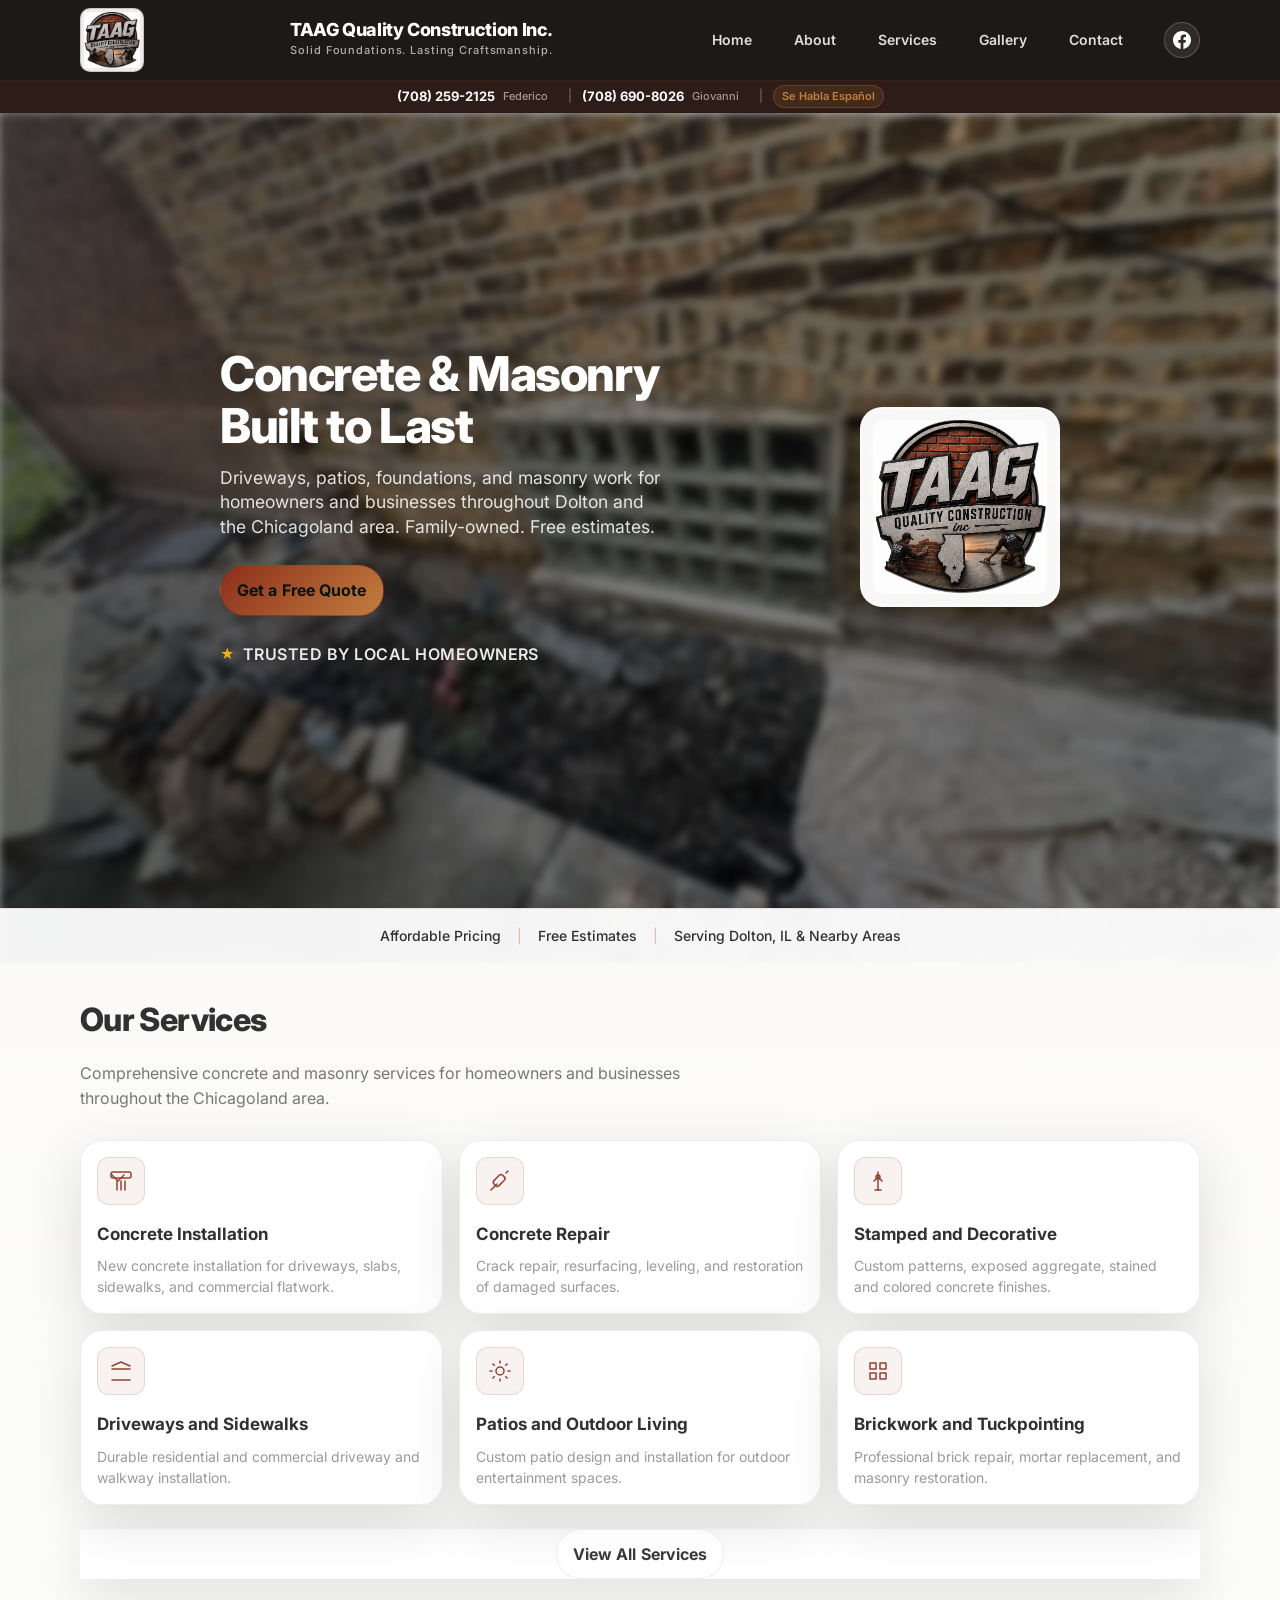
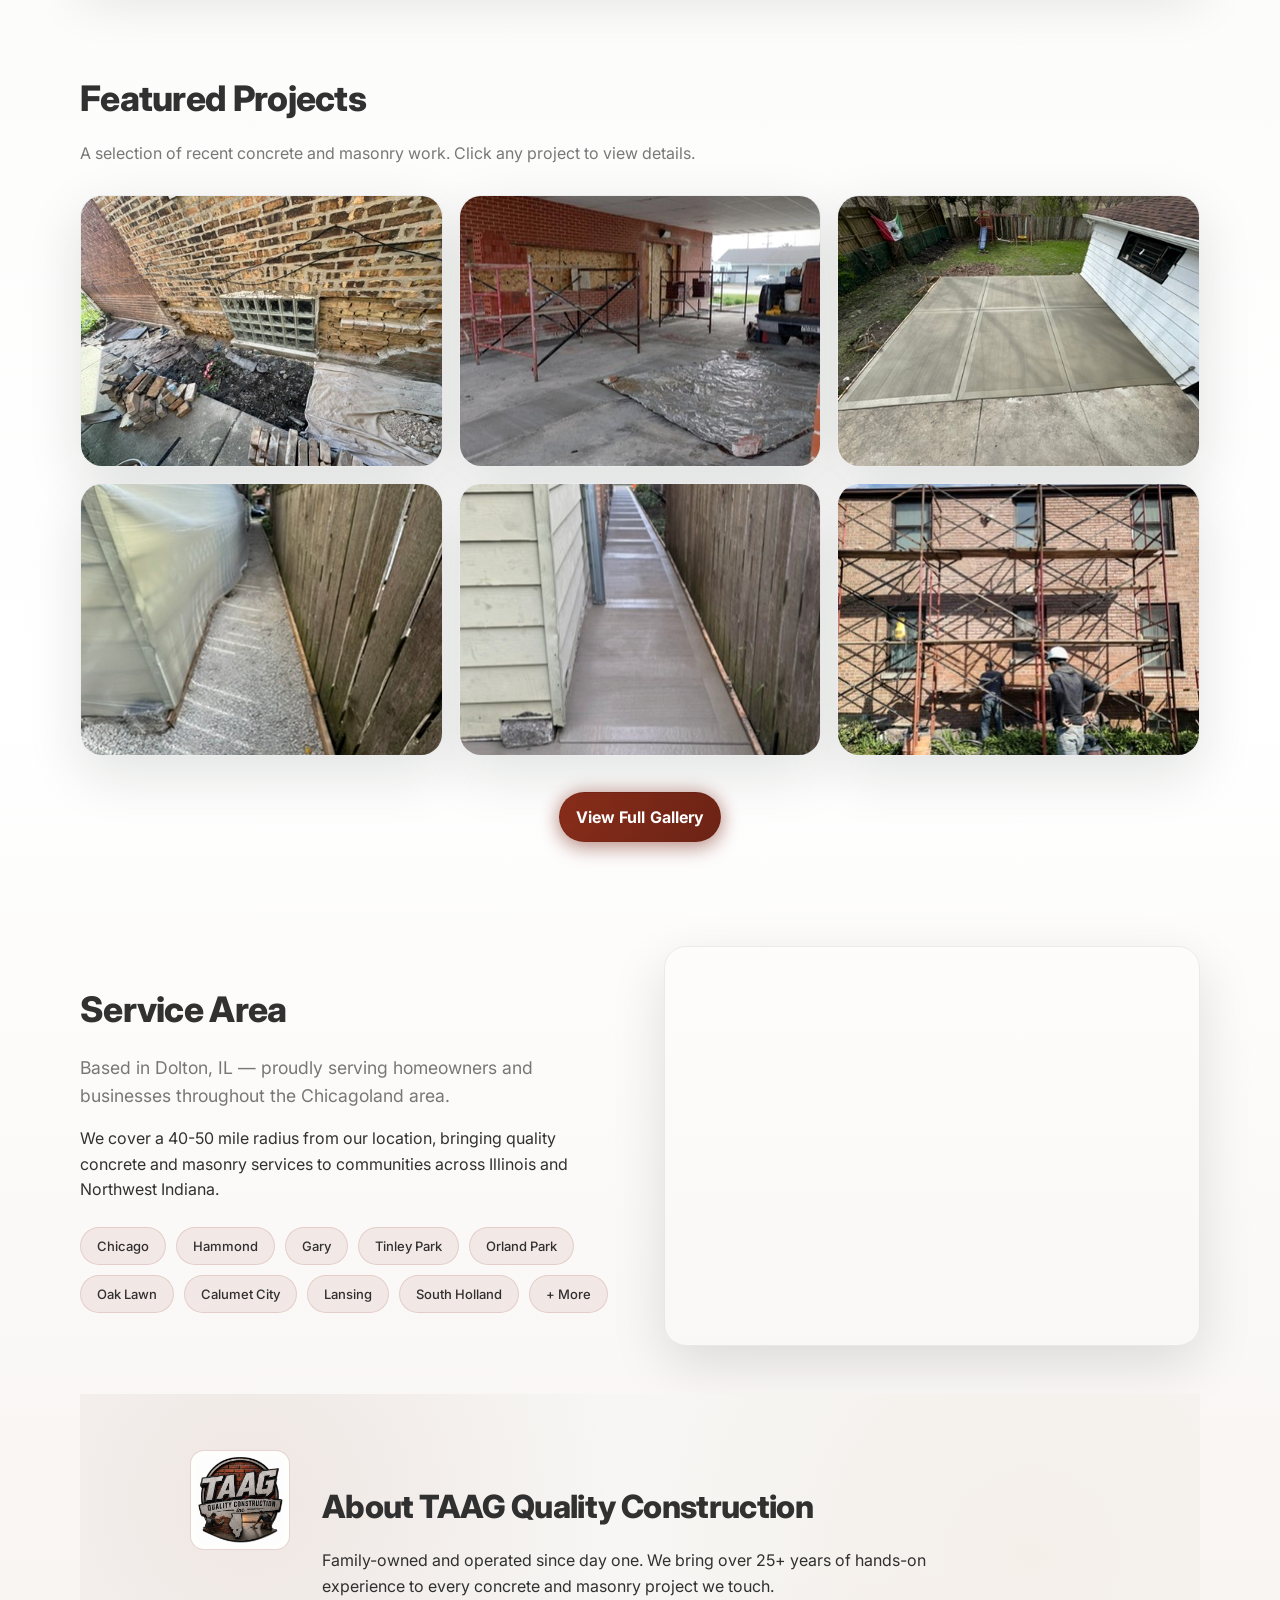
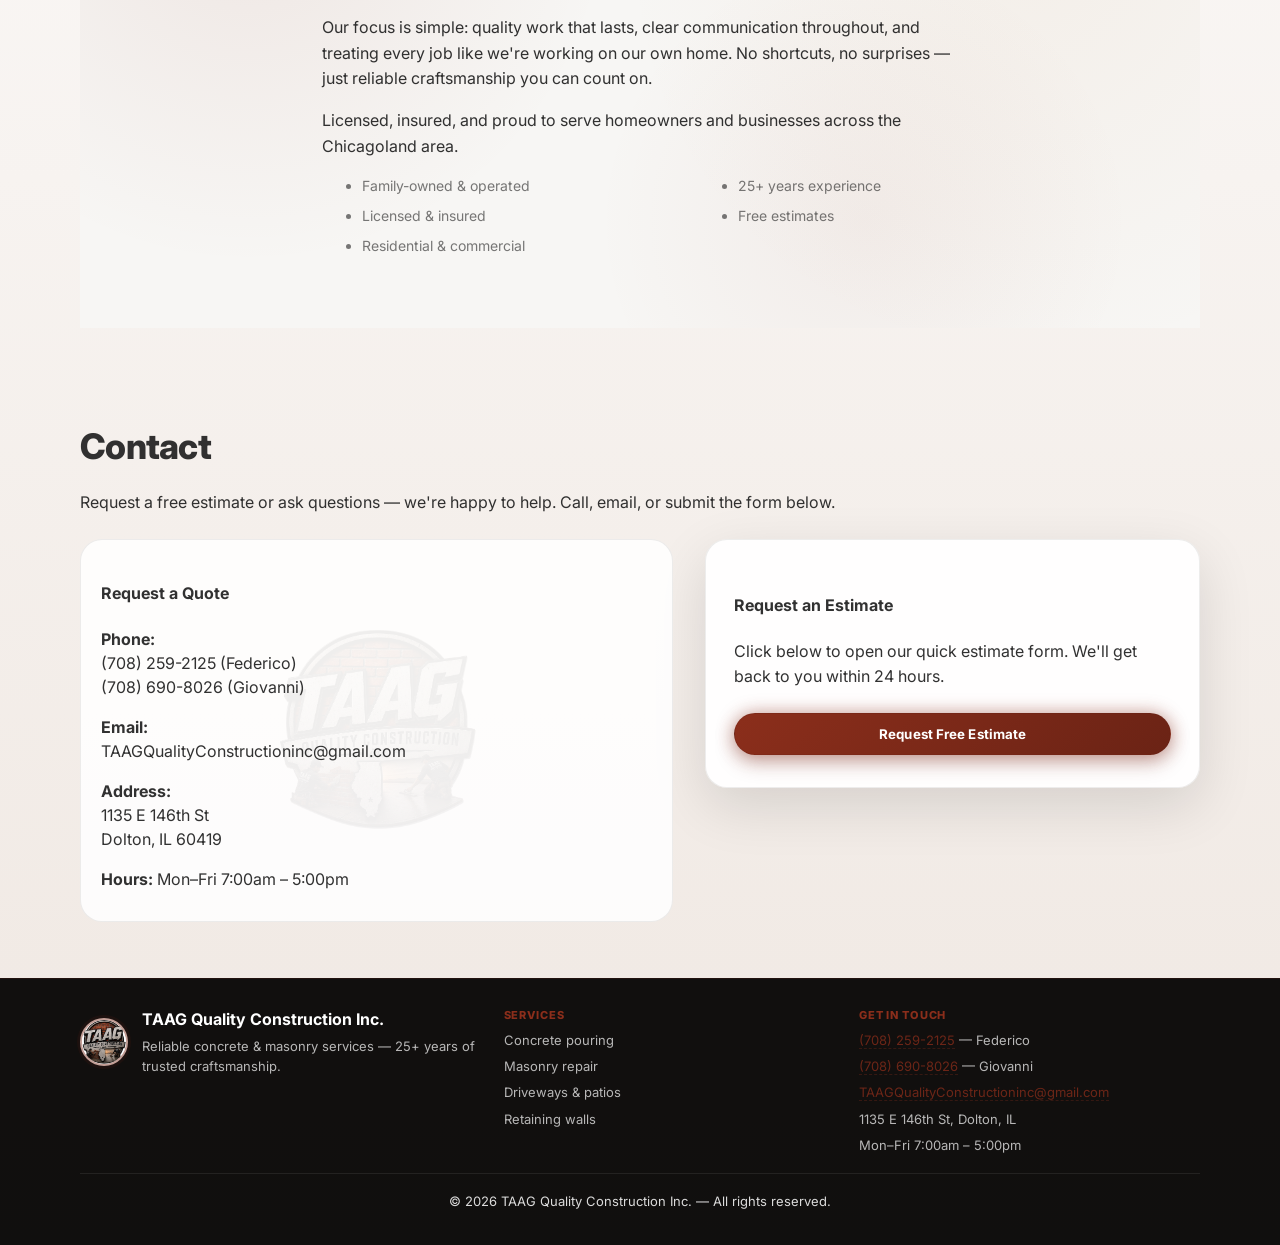
==== commit 17b63c89: "adjusted service icons" ====
--- a/index.html
+++ b/index.html
@@ -102,34 +102,34 @@
       <p class="lead">Comprehensive concrete and masonry services for homeowners and businesses throughout the Chicagoland area.</p>
       <div class="service-grid" id="service-grid">
         <article class="service-card">
-          <div class="service-icon"><svg viewBox="0 0 24 24" fill="none" stroke="currentColor" stroke-width="1.5"><rect x="2" y="2" width="20" height="20" rx="2"/><path d="M2 12h20M12 2v20"/></svg></div>
-          <h4>Concrete Pouring</h4>
+          <div class="service-icon"><svg viewBox="0 0 24 24" fill="none" stroke="currentColor" stroke-width="1.5" stroke-linecap="round" stroke-linejoin="round"><path d="M15 6l-6 6-6-6"/><rect x="2" y="3" width="20" height="6" rx="2"/><path d="M12 12v9"/><path d="M8 12v9"/><path d="M16 12v9"/></svg></div>
+          <h4>Concrete Installation</h4>
           <p>New concrete installation for driveways, slabs, sidewalks, and commercial flatwork.</p>
         </article>
         <article class="service-card">
-          <div class="service-icon"><svg viewBox="0 0 24 24" fill="none" stroke="currentColor" stroke-width="1.5"><path d="M14.7 6.3a1 1 0 0 0 0 1.4l1.6 1.6a1 1 0 0 0 1.4 0l3.77-3.77a6 6 0 0 1-7.94 7.94l-6.91 6.91a2.12 2.12 0 0 1-3-3l6.91-6.91a6 6 0 0 1-7.94-7.94l3.77 3.77a1 1 0 0 0 1.4 0l1.6-1.6a1 1 0 0 0 0-1.4l-3.77-3.77a6 6 0 0 1 7.94 7.94l6.91 6.91a2.12 2.12 0 1 1-3 3l-6.91-6.91a6 6 0 0 1-7.94-7.94"/></svg></div>
+          <div class="service-icon"><svg viewBox="0 0 24 24" fill="none" stroke="currentColor" stroke-width="1.5" stroke-linecap="round" stroke-linejoin="round"><path d="M14.7 6.3a2.41 2.41 0 0 0-3.4 0l-5.3 5.3a2.41 2.41 0 0 0 0 3.4l1.6 1.6a2.41 2.41 0 0 0 3.4 0l5.3-5.3a2.41 2.41 0 0 0 0-3.4l-1.6-1.6z"/><path d="m3 21 6-6M18 4l2-2"/></svg></div>
           <h4>Concrete Repair</h4>
           <p>Crack repair, resurfacing, leveling, and restoration of damaged surfaces.</p>
         </article>
         <article class="service-card">
-          <div class="service-icon"><svg viewBox="0 0 24 24" fill="none" stroke="currentColor" stroke-width="1.5"><path d="M12 2l2.4 7.2h7.6l-6 4.8 2.4 7.2-6-4.8-6 4.8 2.4-7.2-6-4.8h7.6z"/></svg></div>
-          <h4>Stamped & Decorative</h4>
+          <div class="service-icon"><svg viewBox="0 0 24 24" fill="none" stroke="currentColor" stroke-width="1.5" stroke-linecap="round" stroke-linejoin="round"><path d="M12 3v18"/><path d="M8 12l4-4 4 4"/><circle cx="12" cy="8" r="2"/><path d="M9 21h6"/></svg></div>
+          <h4>Stamped and Decorative</h4>
           <p>Custom patterns, exposed aggregate, stained and colored concrete finishes.</p>
         </article>
         <article class="service-card">
-          <div class="service-icon"><svg viewBox="0 0 24 24" fill="none" stroke="currentColor" stroke-width="1.5"><path d="M3 21h18M3 18h18M3 15h18M3 12h18"/></svg></div>
-          <h4>Driveways & Sidewalks</h4>
+          <div class="service-icon"><svg viewBox="0 0 24 24" fill="none" stroke="currentColor" stroke-width="1.5" stroke-linecap="round" stroke-linejoin="round"><path d="M3 21h18"/><path d="M3 10h18"/><path d="M3 7l9-4 9 4"/></svg></div>
+          <h4>Driveways and Sidewalks</h4>
           <p>Durable residential and commercial driveway and walkway installation.</p>
         </article>
         <article class="service-card">
-          <div class="service-icon"><svg viewBox="0 0 24 24" fill="none" stroke="currentColor" stroke-width="1.5"><path d="M3 21h18M5 21V7l8-4 8 4v14"/></svg></div>
-          <h4>Patios & Outdoor Living</h4>
+          <div class="service-icon"><svg viewBox="0 0 24 24" fill="none" stroke="currentColor" stroke-width="1.5" stroke-linecap="round" stroke-linejoin="round"><circle cx="12" cy="12" r="4"/><path d="M12 2v2"/><path d="M12 20v2"/><path d="m4.93 4.93 1.41 1.41"/><path d="m17.66 17.66 1.41 1.41"/><path d="M2 12h2"/><path d="M20 12h2"/><path d="m6.34 17.66-1.41 1.41"/><path d="m19.07 4.93-1.41 1.41"/></svg></div>
+          <h4>Patios and Outdoor Living</h4>
           <p>Custom patio design and installation for outdoor entertainment spaces.</p>
         </article>
         <article class="service-card">
-          <div class="service-icon"><svg viewBox="0 0 24 24" fill="none" stroke="currentColor" stroke-width="1.5"><path d="M4 22h16M4 22V10l8-6 8 6v12"/></svg></div>
-          <h4>Retaining Walls</h4>
-          <p>Structural retaining walls built to last, using concrete block or stone.</p>
+          <div class="service-icon"><svg viewBox="0 0 24 24" fill="none" stroke="currentColor" stroke-width="1.5" stroke-linecap="round" stroke-linejoin="round"><rect x="4" y="4" width="6" height="6"/><rect x="14" y="4" width="6" height="6"/><rect x="4" y="14" width="6" height="6"/><rect x="14" y="14" width="6" height="6"/></svg></div>
+          <h4>Brickwork and Tuckpointing</h4>
+          <p>Professional brick repair, mortar replacement, and masonry restoration.</p>
         </article>
       </div>
       <div class="services-cta">
--- a/assets/css/style.css
+++ b/assets/css/style.css
@@ -1241,6 +1241,84 @@
   display: flex;
   justify-content: center;
   margin-top: 32px;
+}
+
+/* =========================
+   VIDEO SECTION (gallery.html)
+========================= */
+.video-section{
+  padding: 56px 0 72px;
+  border-top: 1px solid var(--stroke);
+}
+
+.video-section h3{
+  font-size: clamp(1.75rem, 4vw, 2.2rem);
+  margin-bottom: 12px;
+}
+
+.video-grid{
+  display: grid;
+  grid-template-columns: repeat(auto-fit, minmax(300px, 1fr));
+  gap: 16px;
+  align-items: stretch;
+  justify-content: center;
+}
+
+.video-tile{
+  grid-column: auto;
+  width: 100%;
+  padding: 0;
+  margin: 0;
+  border: 1px solid var(--stroke);
+  border-radius: var(--radius-lg);
+  overflow: hidden;
+  background: rgba(255,255,255,0.86);
+  box-shadow: 0 18px 55px rgba(11,26,18,0.12);
+  transition: transform 180ms ease, border-color 180ms ease;
+  display: flex;
+  flex-direction: column;
+}
+
+.video-tile:hover{
+  transform: translateY(-3px);
+  border-color: color-mix(in srgb, var(--accent) 34%, rgba(255,255,255,0.14));
+}
+
+.video-tile video{
+  width: 100%;
+  aspect-ratio: 16 / 9;
+  object-fit: contain;
+  display: block;
+  background: var(--bg);
+}
+
+.video-tile figcaption{
+  padding: 12px 16px;
+  font-size: 14px;
+  font-weight: 600;
+  color: var(--text);
+  background: var(--surface);
+  border-top: 1px solid var(--stroke);
+}
+
+.video-note{
+  text-align: center;
+  font-size: 13px;
+  color: var(--muted);
+  margin-top: 16px;
+  margin-bottom: 0;
+}
+
+@media (max-width: 768px){
+  .video-grid{
+    grid-template-columns: 1fr;
+    max-width: 100%;
+    justify-items: center;
+  }
+  .video-tile{
+    max-width: 100%;
+    width: 100%;
+  }
 }
 
 #loadMore {
@@ -2647,31 +2725,12 @@
   display: none;
 }
 
-/* Mobile: Show only first 4 services, rest hidden until expanded */
+/* Mobile: center section headings */
 @media (max-width: 720px) {
   .services h3,
   .services .lead {
     text-align: center;
   }
-  
-  .services-toggle {
-    display: flex;
-    margin: 20px auto 0;
-  }
-  
-  .service-grid {
-    max-height: 520px; /* Show ~4 cards */
-    overflow: hidden;
-    transition: max-height 400ms ease;
-  }
-  
-  .service-grid.is-expanded {
-    max-height: 2000px; /* Enough for all cards */
-  }
-  
-  .service-grid.is-expanded + .services-toggle {
-    display: none; /* Hide button when expanded */
-  }
-}
-
-
+}
+
+
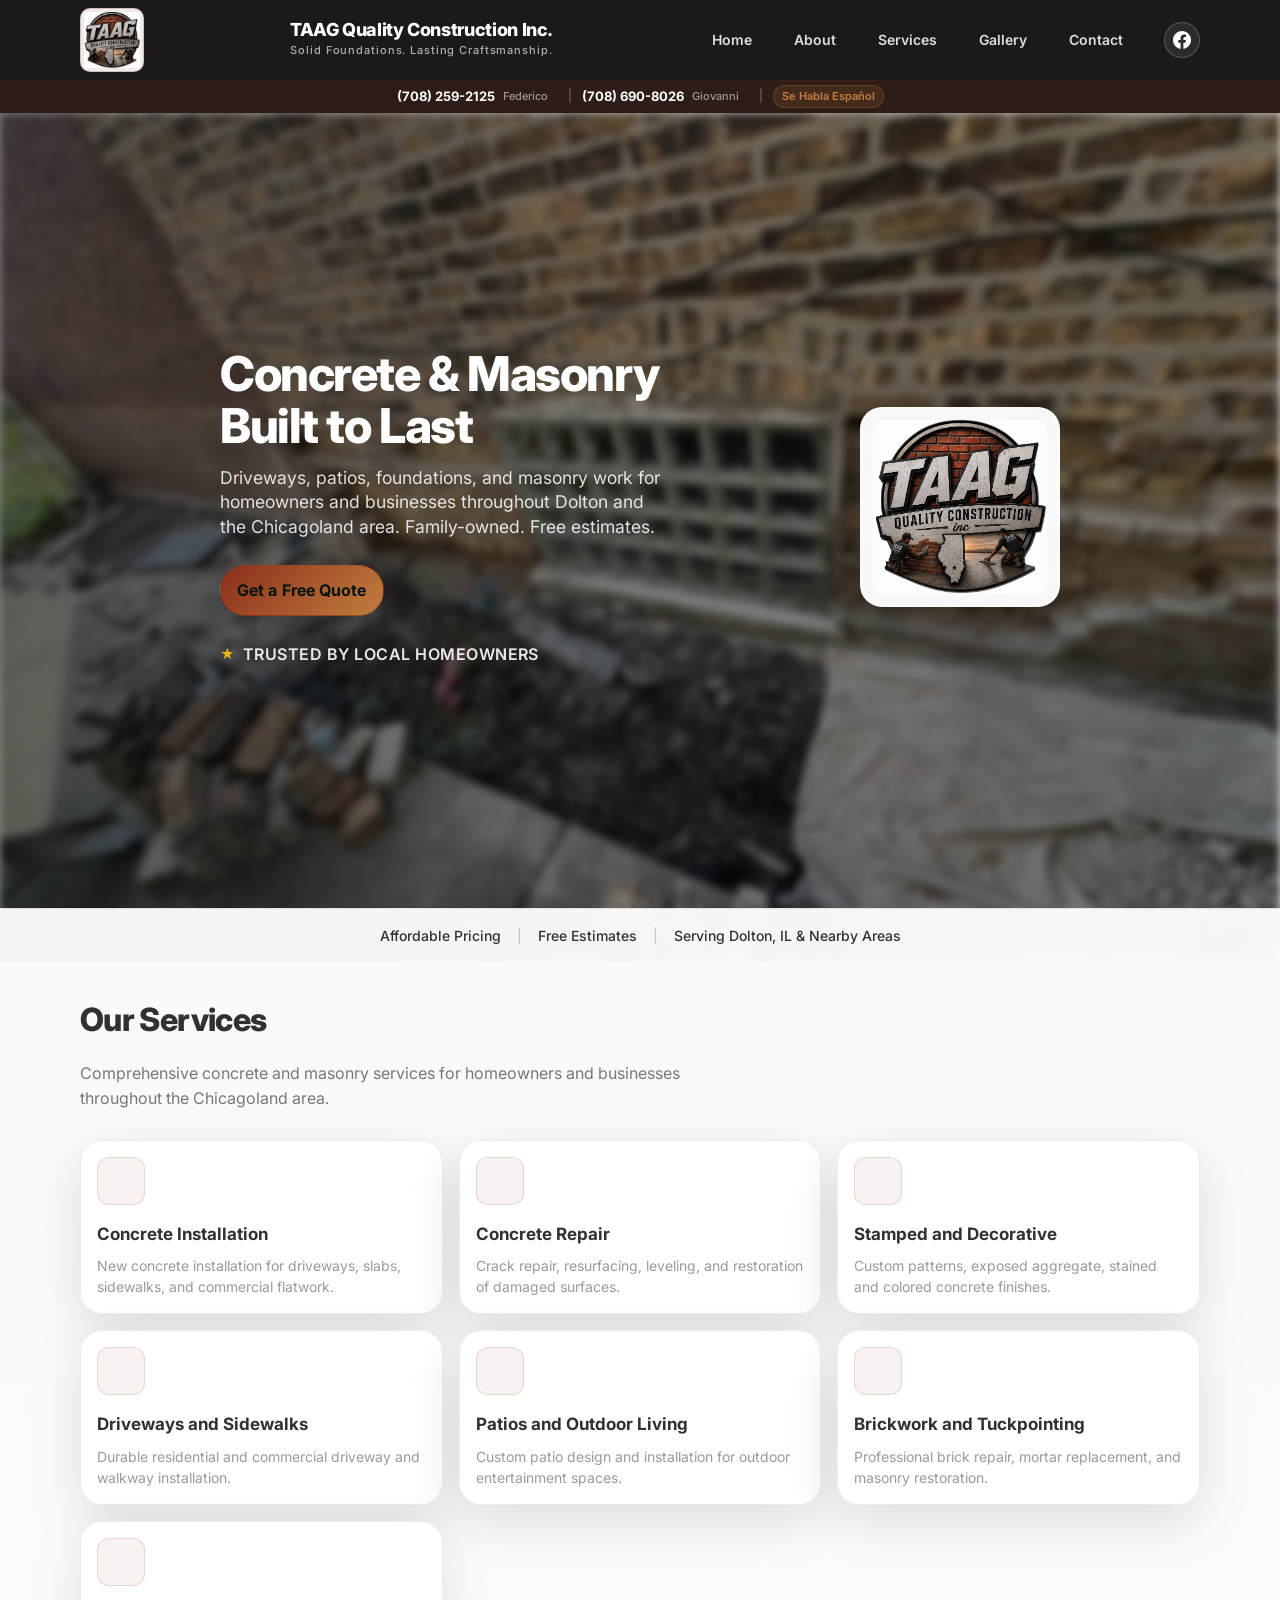
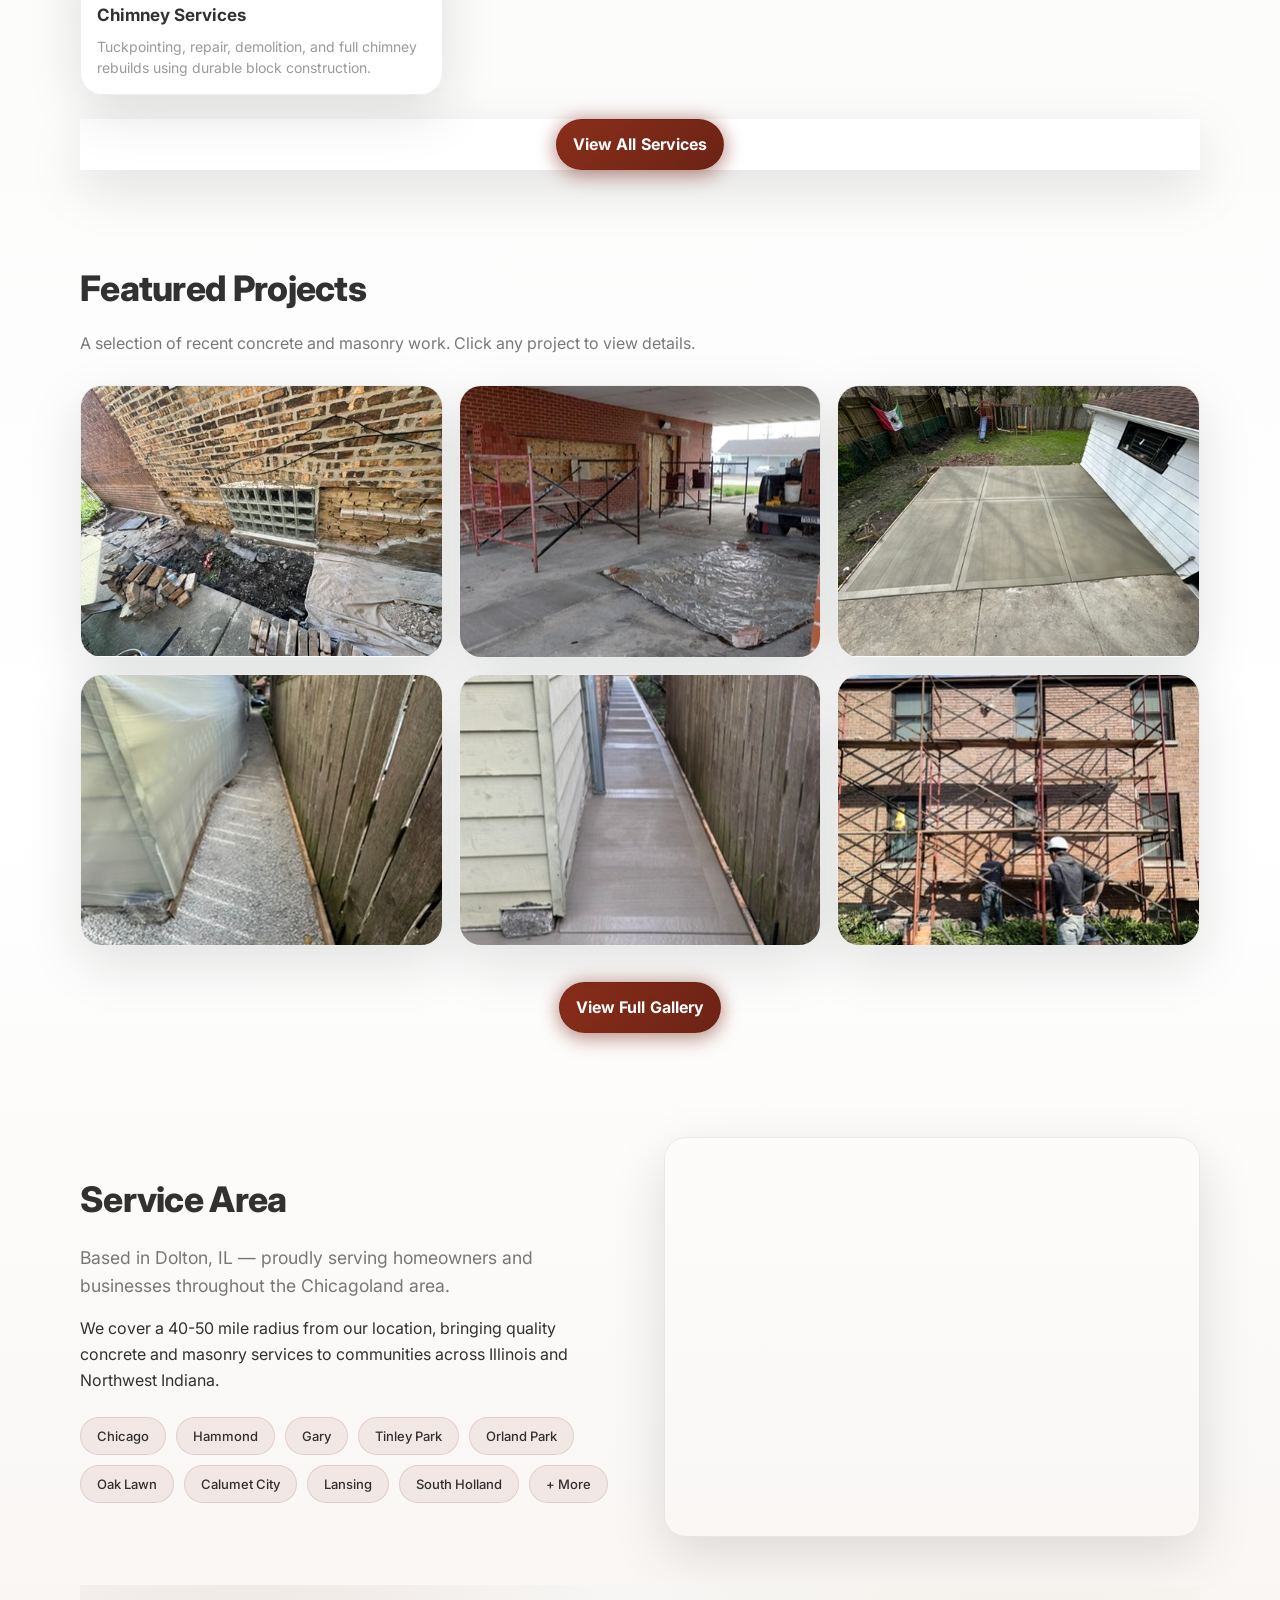
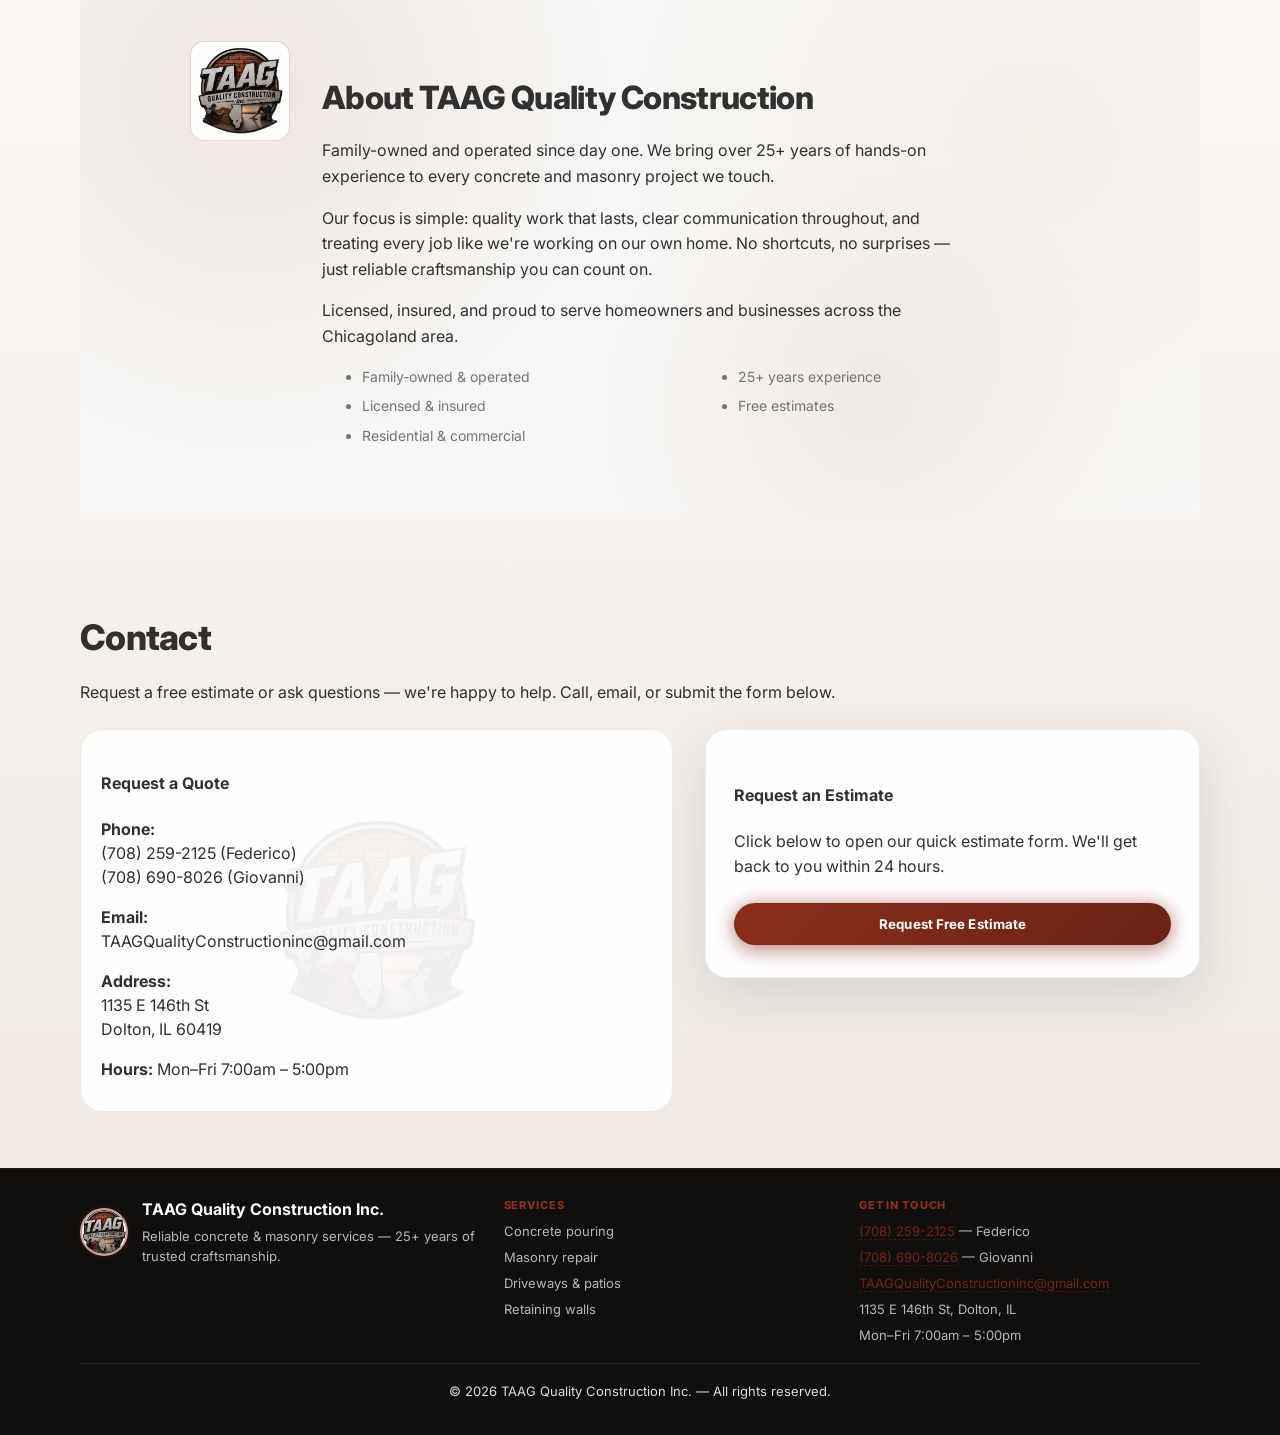
==== commit 783ee2a7: "fixed icons, added chimney services. reorganized services" ====
--- a/index.html
+++ b/index.html
@@ -9,6 +9,8 @@
   <link rel="preconnect" href="https://fonts.gstatic.com" crossorigin>
   <link href="https://fonts.googleapis.com/css2?family=Inter:wght@400;500;600;700;800&display=swap" rel="stylesheet">
   <link rel="stylesheet" href="assets/css/style.css" />
+  <script src="https://unpkg.com/lucide@latest"></script>
+  <script type="text/javascript" src="https://cdn.jsdelivr.net/npm/@emailjs/browser@4/dist/email.min.js"></script>
 
   <!-- Styles are provided in the external stylesheet: assets/css/style.css -->
 </head>
@@ -102,38 +104,46 @@
       <p class="lead">Comprehensive concrete and masonry services for homeowners and businesses throughout the Chicagoland area.</p>
       <div class="service-grid" id="service-grid">
         <article class="service-card">
-          <div class="service-icon"><svg viewBox="0 0 24 24" fill="none" stroke="currentColor" stroke-width="1.5" stroke-linecap="round" stroke-linejoin="round"><path d="M15 6l-6 6-6-6"/><rect x="2" y="3" width="20" height="6" rx="2"/><path d="M12 12v9"/><path d="M8 12v9"/><path d="M16 12v9"/></svg></div>
+          <div class="service-icon"><i data-lucide="hammer" width="28" height="28"></i></div>
           <h4>Concrete Installation</h4>
           <p>New concrete installation for driveways, slabs, sidewalks, and commercial flatwork.</p>
         </article>
         <article class="service-card">
-          <div class="service-icon"><svg viewBox="0 0 24 24" fill="none" stroke="currentColor" stroke-width="1.5" stroke-linecap="round" stroke-linejoin="round"><path d="M14.7 6.3a2.41 2.41 0 0 0-3.4 0l-5.3 5.3a2.41 2.41 0 0 0 0 3.4l1.6 1.6a2.41 2.41 0 0 0 3.4 0l5.3-5.3a2.41 2.41 0 0 0 0-3.4l-1.6-1.6z"/><path d="m3 21 6-6M18 4l2-2"/></svg></div>
+          <div class="service-icon"><i data-lucide="wrench" width="28" height="28"></i></div>
           <h4>Concrete Repair</h4>
           <p>Crack repair, resurfacing, leveling, and restoration of damaged surfaces.</p>
         </article>
         <article class="service-card">
-          <div class="service-icon"><svg viewBox="0 0 24 24" fill="none" stroke="currentColor" stroke-width="1.5" stroke-linecap="round" stroke-linejoin="round"><path d="M12 3v18"/><path d="M8 12l4-4 4 4"/><circle cx="12" cy="8" r="2"/><path d="M9 21h6"/></svg></div>
+          <div class="service-icon"><i data-lucide="sparkles" width="28" height="28"></i></div>
           <h4>Stamped and Decorative</h4>
           <p>Custom patterns, exposed aggregate, stained and colored concrete finishes.</p>
         </article>
         <article class="service-card">
-          <div class="service-icon"><svg viewBox="0 0 24 24" fill="none" stroke="currentColor" stroke-width="1.5" stroke-linecap="round" stroke-linejoin="round"><path d="M3 21h18"/><path d="M3 10h18"/><path d="M3 7l9-4 9 4"/></svg></div>
+          <div class="service-icon"><i data-lucide="road" width="28" height="28"></i></div>
           <h4>Driveways and Sidewalks</h4>
           <p>Durable residential and commercial driveway and walkway installation.</p>
         </article>
         <article class="service-card">
-          <div class="service-icon"><svg viewBox="0 0 24 24" fill="none" stroke="currentColor" stroke-width="1.5" stroke-linecap="round" stroke-linejoin="round"><circle cx="12" cy="12" r="4"/><path d="M12 2v2"/><path d="M12 20v2"/><path d="m4.93 4.93 1.41 1.41"/><path d="m17.66 17.66 1.41 1.41"/><path d="M2 12h2"/><path d="M20 12h2"/><path d="m6.34 17.66-1.41 1.41"/><path d="m19.07 4.93-1.41 1.41"/></svg></div>
+          <div class="service-icon"><i data-lucide="sun" width="28" height="28"></i></div>
           <h4>Patios and Outdoor Living</h4>
           <p>Custom patio design and installation for outdoor entertainment spaces.</p>
         </article>
         <article class="service-card">
-          <div class="service-icon"><svg viewBox="0 0 24 24" fill="none" stroke="currentColor" stroke-width="1.5" stroke-linecap="round" stroke-linejoin="round"><rect x="4" y="4" width="6" height="6"/><rect x="14" y="4" width="6" height="6"/><rect x="4" y="14" width="6" height="6"/><rect x="14" y="14" width="6" height="6"/></svg></div>
+          <div class="service-icon"><i data-lucide="brick-wall" width="28" height="28"></i></div>
           <h4>Brickwork and Tuckpointing</h4>
           <p>Professional brick repair, mortar replacement, and masonry restoration.</p>
         </article>
-      </div>
+        <article class="service-card">
+          <div class="service-icon"><i data-lucide="flame" width="28" height="28"></i></div>
+          <h4>Chimney Services</h4>
+          <p>Tuckpointing, repair, demolition, and full chimney rebuilds using durable block construction.</p>
+        </article>
+      </div>
+      <button type="button" class="btn btn-ghost services-toggle" id="services-toggle" aria-expanded="false">
+        View All Services
+      </button>
       <div class="services-cta">
-        <a class="btn btn-ghost" href="services.html">View All Services</a>
+        <a class="btn btn-primary" href="services.html">View All Services</a>
       </div>
     </section>
 
@@ -301,6 +311,7 @@
             <option value="Patios & Outdoor Living">Patios & Outdoor Living</option>
             <option value="Retaining Walls">Retaining Walls</option>
             <option value="Brickwork & Tuckpointing">Brickwork & Tuckpointing</option>
+            <option value="Chimney Services">Chimney Services</option>
             <option value="Other">Other</option>
           </select>
         </label>
@@ -314,8 +325,27 @@
   </div>
 
   <script>
+    // Initialize EmailJS (will work once configured)
+    (function() {
+      emailjs.init("YOUR_PUBLIC_KEY");
+    })();
+    
     // small helper: set current year
     document.getElementById('year').textContent = new Date().getFullYear();
+
+    // Initialize Lucide icons
+    lucide.createIcons();
+    
+    // Services toggle for mobile
+    const servicesToggle = document.getElementById('services-toggle');
+    const serviceGrid = document.getElementById('service-grid');
+    
+    if (servicesToggle && serviceGrid) {
+      servicesToggle.addEventListener('click', function() {
+        serviceGrid.classList.add('is-expanded');
+        this.setAttribute('aria-expanded', 'true');
+      });
+    }
 
     // Modal form functionality
     const modal = document.getElementById('contact-modal');
@@ -356,12 +386,10 @@
       btn.disabled = true;
       btn.textContent = 'Sending...';
       
-      // EmailJS configuration placeholders
-      const EMAILJS_CONFIG = {
-        SERVICE_ID: 'YOUR_SERVICE_ID',
-        TEMPLATE_ID: 'YOUR_TEMPLATE_ID',
-        PUBLIC_KEY: 'YOUR_PUBLIC_KEY'
-      };
+      // EmailJS configuration - UPDATE THESE VALUES
+      const EMAILJS_SERVICE_ID = 'YOUR_SERVICE_ID';
+      const EMAILJS_TEMPLATE_ID = 'YOUR_TEMPLATE_ID';
+      const EMAILJS_PUBLIC_KEY = 'YOUR_PUBLIC_KEY';
       
       // Collect form data
       const formData = {
@@ -372,15 +400,30 @@
         message: form.message.value
       };
       
-      // Simulate submission (replace with actual EmailJS when ready)
-      // emailjs.send(EMAILJS_CONFIG.SERVICE_ID, EMAILJS_CONFIG.TEMPLATE_ID, formData, EMAILJS_CONFIG.PUBLIC_KEY)
-      
-      setTimeout(() => {
-        form.reset();
+      // Check if EmailJS is configured
+      if (EMAILJS_SERVICE_ID === 'YOUR_SERVICE_ID') {
+        alert('Please configure EmailJS with your actual SERVICE_ID, TEMPLATE_ID, and PUBLIC_KEY');
         btn.disabled = false;
         btn.textContent = originalText;
-        closeModal();
-      }, 1000);
+        return;
+      }
+      
+      // Send email using EmailJS
+      emailjs.send(EMAILJS_SERVICE_ID, EMAILJS_TEMPLATE_ID, formData, EMAILJS_PUBLIC_KEY)
+        .then(function(response) {
+          btn.textContent = 'Sent!';
+          setTimeout(() => {
+            form.reset();
+            btn.disabled = false;
+            btn.textContent = originalText;
+            closeModal();
+            alert('Thank you! Your message has been sent.');
+          }, 1000);
+        }, function(error) {
+          btn.disabled = false;
+          btn.textContent = originalText;
+          alert('Sorry, there was an error sending your message. Please call us directly.');
+        });
     });
     
   </script>
--- a/assets/css/style.css
+++ b/assets/css/style.css
@@ -2696,8 +2696,32 @@
     text-align: left;
   }
   
-  /* Hide trust badge and bottom bar on mobile */
-  .hero-trust-badge,
+  /* Mobile trust badge - ensure text wraps properly */
+  .hero-trust-badge {
+    display: inline-flex;
+    flex-wrap: wrap;
+    justify-content: center;
+    text-align: center;
+    max-width: 100%;
+    padding: 8px 12px;
+    gap: 6px;
+  }
+  
+  .hero-trust-badge .trust-text {
+    font-size: 12px;
+    line-height: 1.4;
+    white-space: normal;
+    word-wrap: break-word;
+    overflow-wrap: break-word;
+    max-width: 100%;
+  }
+  
+  .hero-trust-badge .trust-star {
+    font-size: 14px;
+    flex-shrink: 0;
+  }
+  
+  /* Hide bottom bar on mobile */
   .hero-bottom-bar {
     display: none;
   }
@@ -2725,12 +2749,31 @@
   display: none;
 }
 
-/* Mobile: center section headings */
+/* Mobile: center section headings and service grid collapse */
 @media (max-width: 720px) {
   .services h3,
   .services .lead {
     text-align: center;
   }
-}
-
-
+  
+  .services-toggle {
+    display: inline-flex;
+    margin: 20px auto 0;
+  }
+  
+  #service-grid {
+    max-height: 480px;
+    overflow: hidden;
+    transition: max-height 400ms ease;
+  }
+  
+  #service-grid.is-expanded {
+    max-height: 2000px;
+  }
+  
+  #service-grid.is-expanded + .services-toggle {
+    display: none;
+  }
+}
+
+
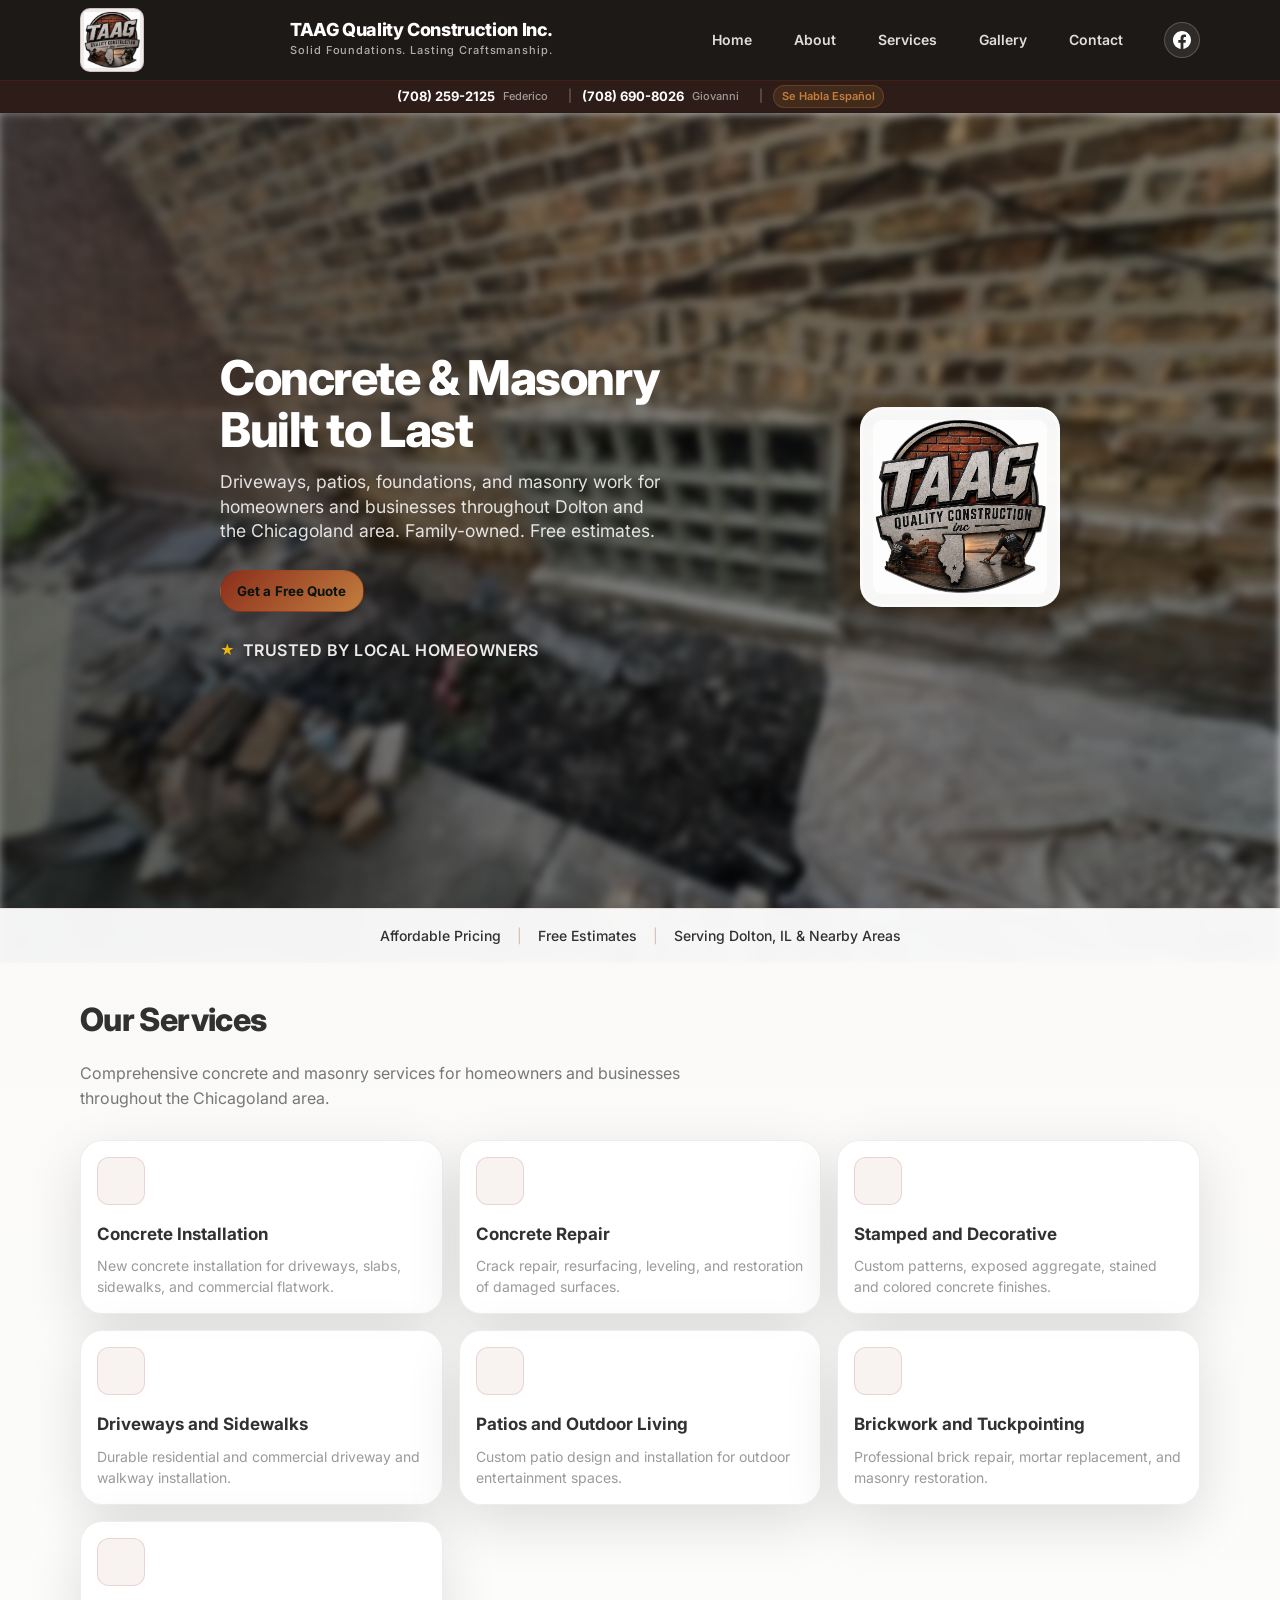
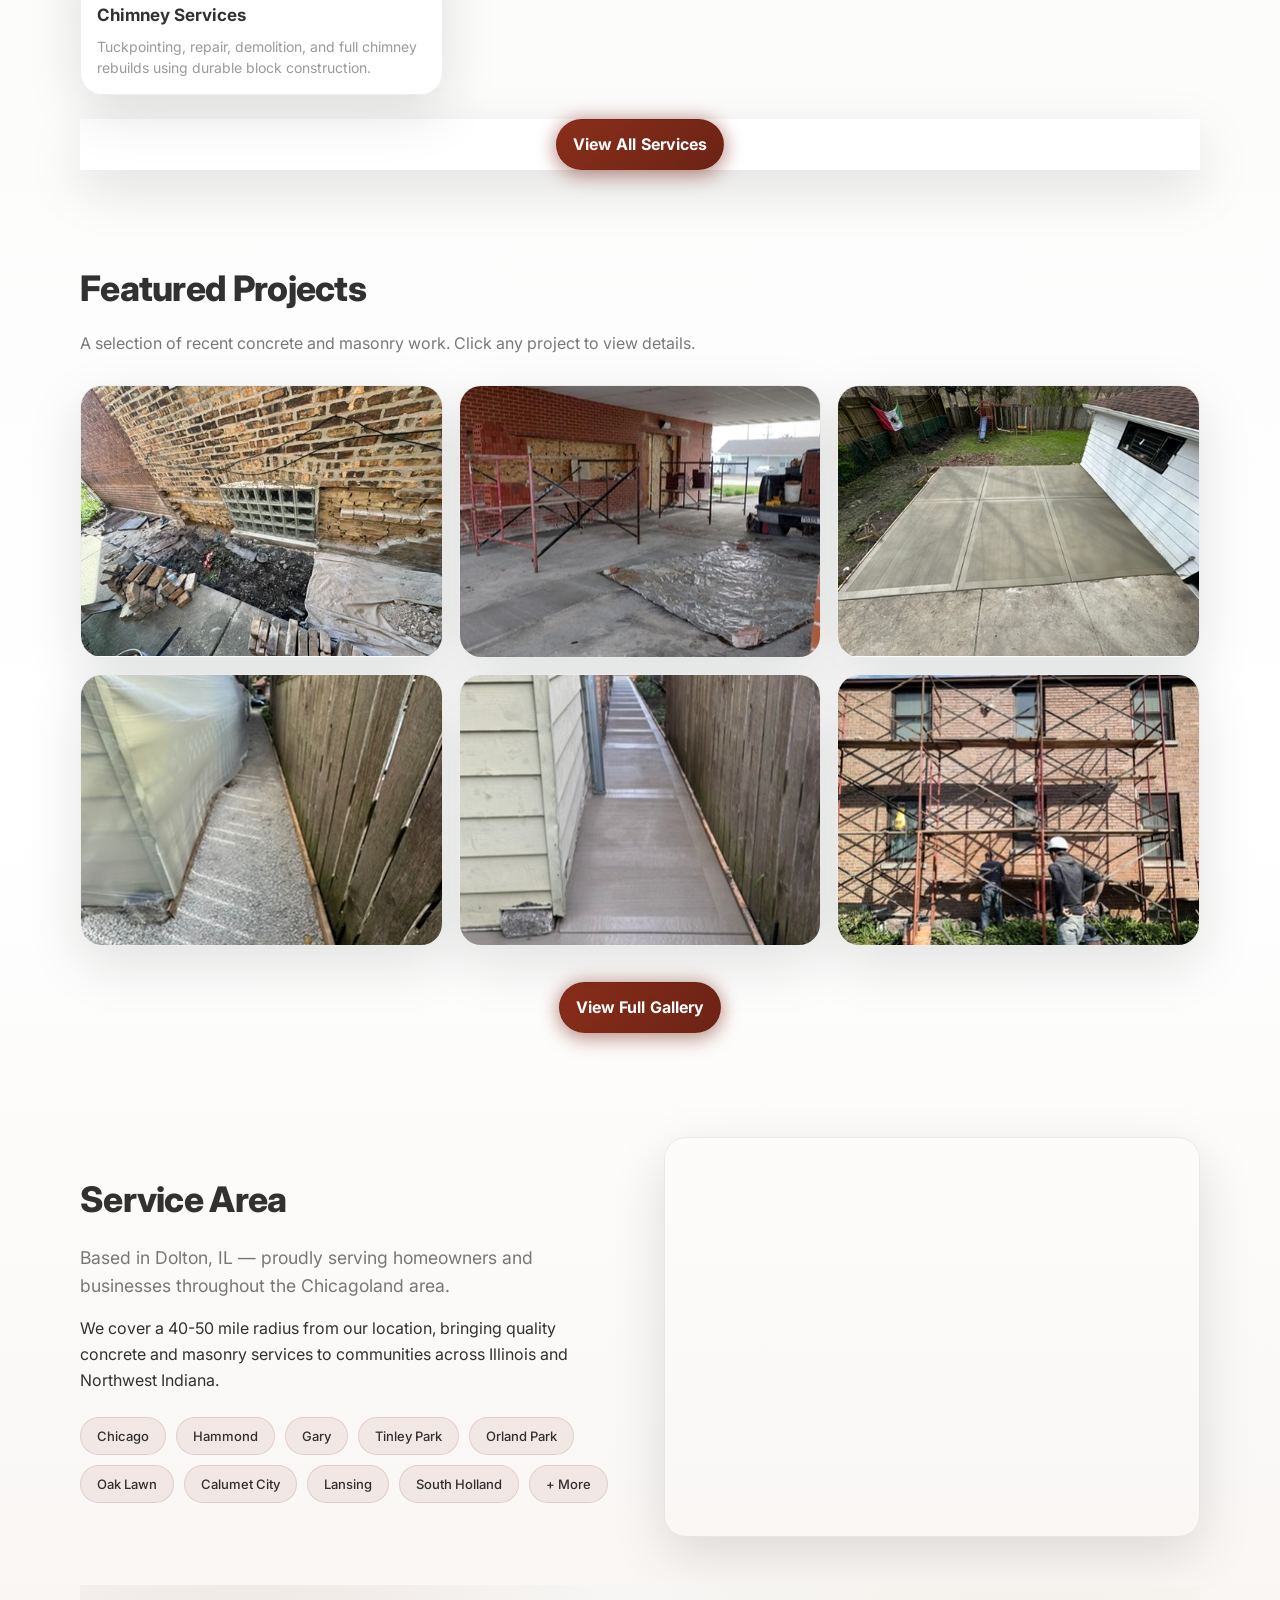
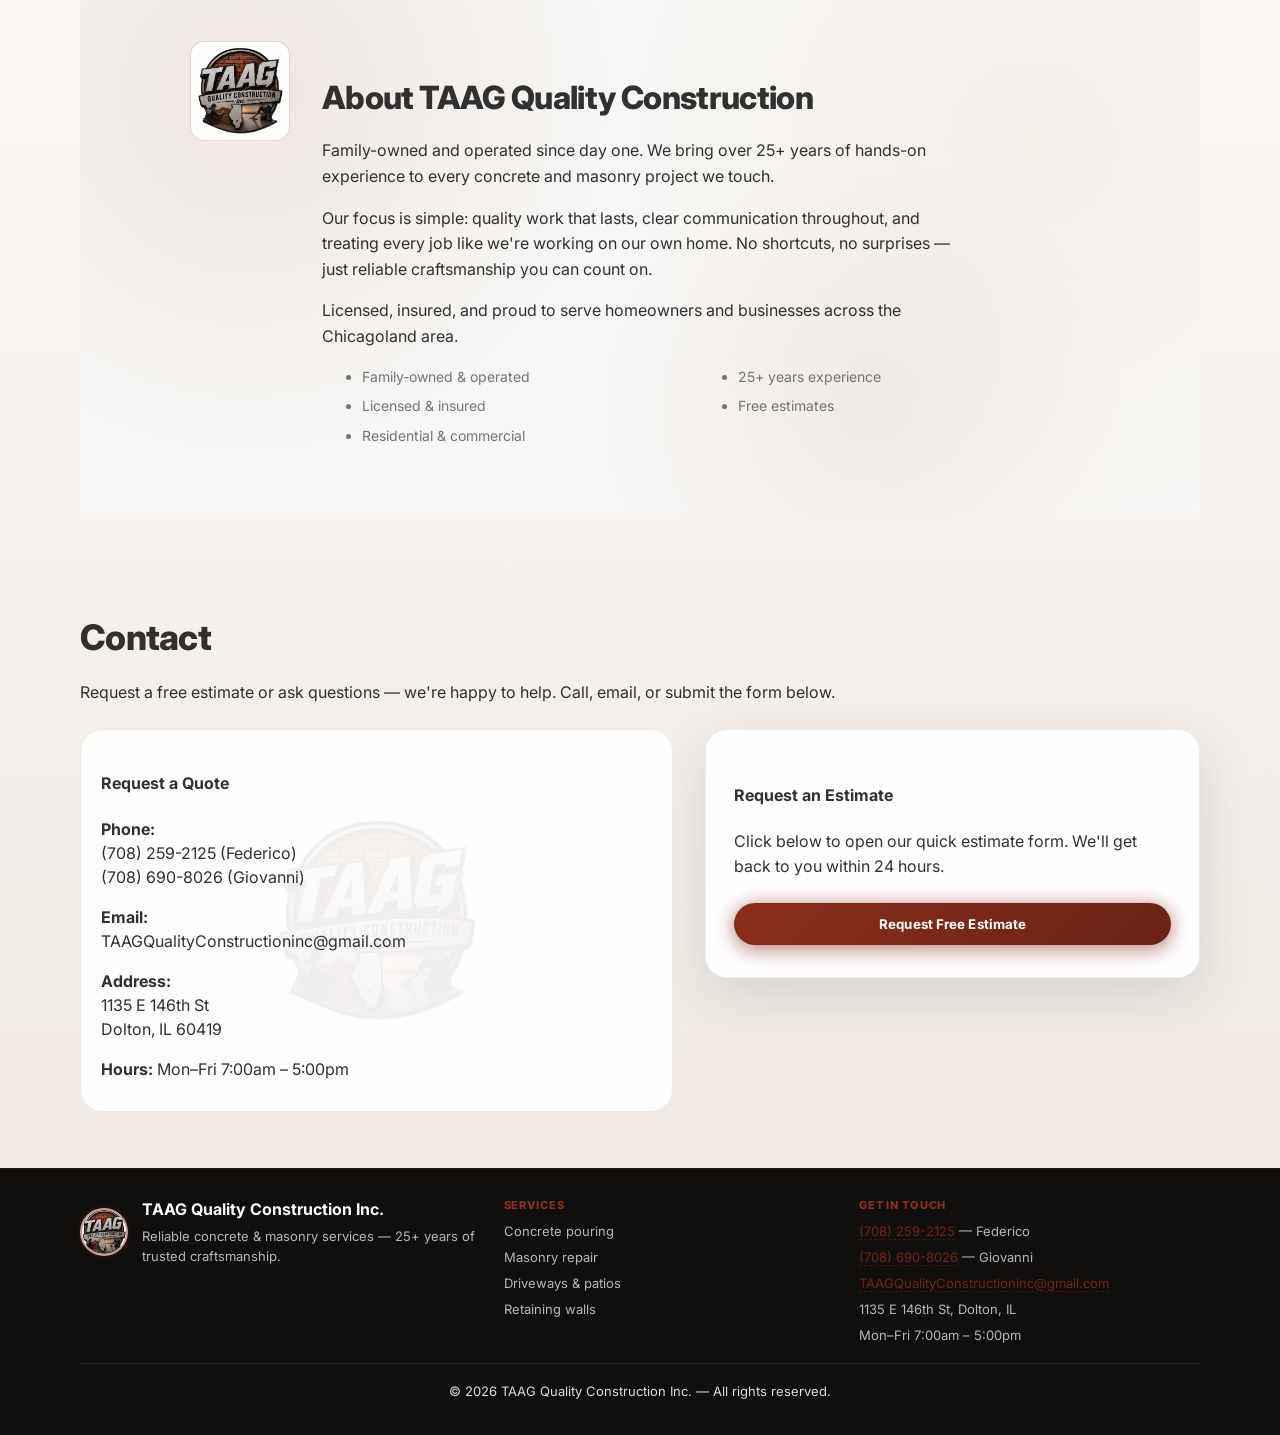
==== commit 5e90c579: "added missing icon each quote button now opens modal" ====
--- a/index.html
+++ b/index.html
@@ -66,7 +66,7 @@
           <h1 class="hero-title">Concrete & Masonry Built to Last</h1>
           <p class="hero-subtitle">Driveways, patios, foundations, and masonry work for homeowners and businesses throughout Dolton and the Chicagoland area. Family-owned. Free estimates.</p>
           <div class="hero-actions">
-            <a class="btn btn-primary" href="#contact">Get a Free Quote</a>
+            <button type="button" class="btn btn-primary" onclick="openModal()">Get a Free Quote</button>
             <a class="btn btn-secondary" href="tel:7082592125">Call Now</a>
           </div>
           <div class="hero-trust-badge">
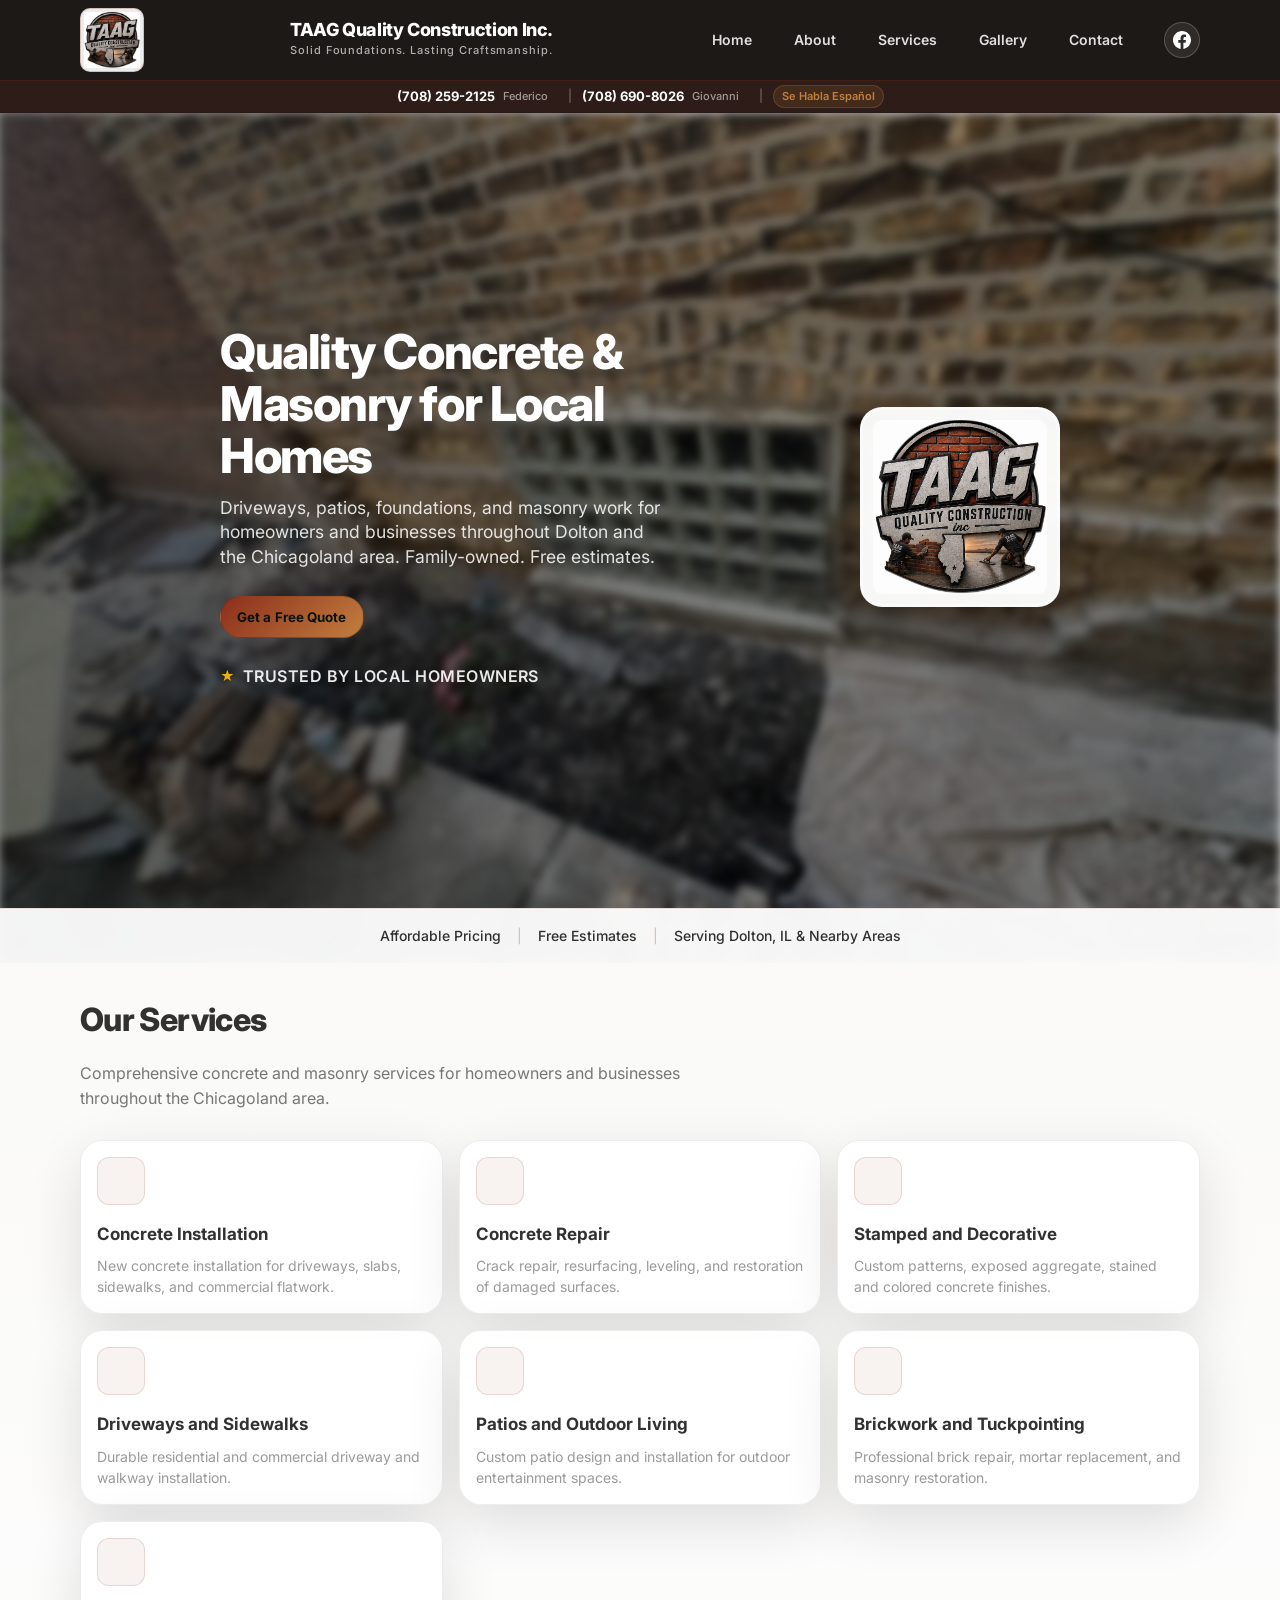
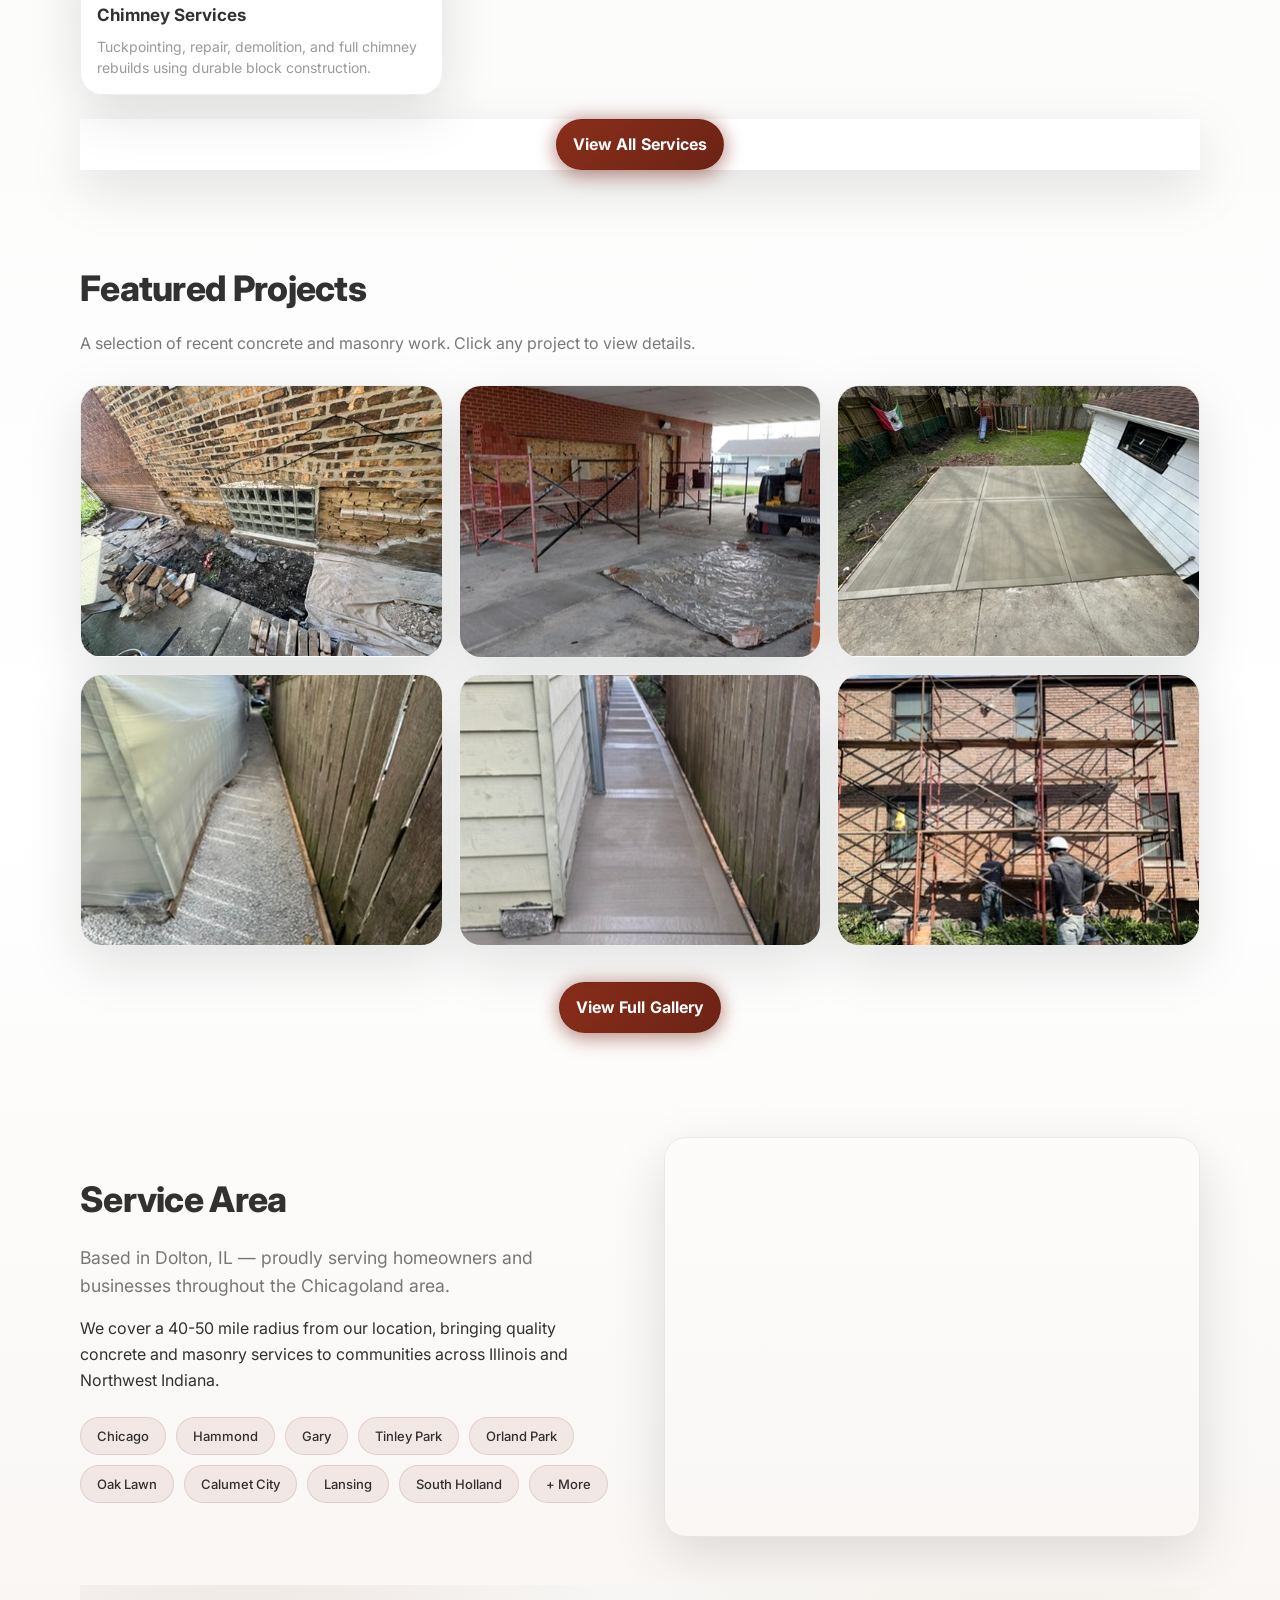
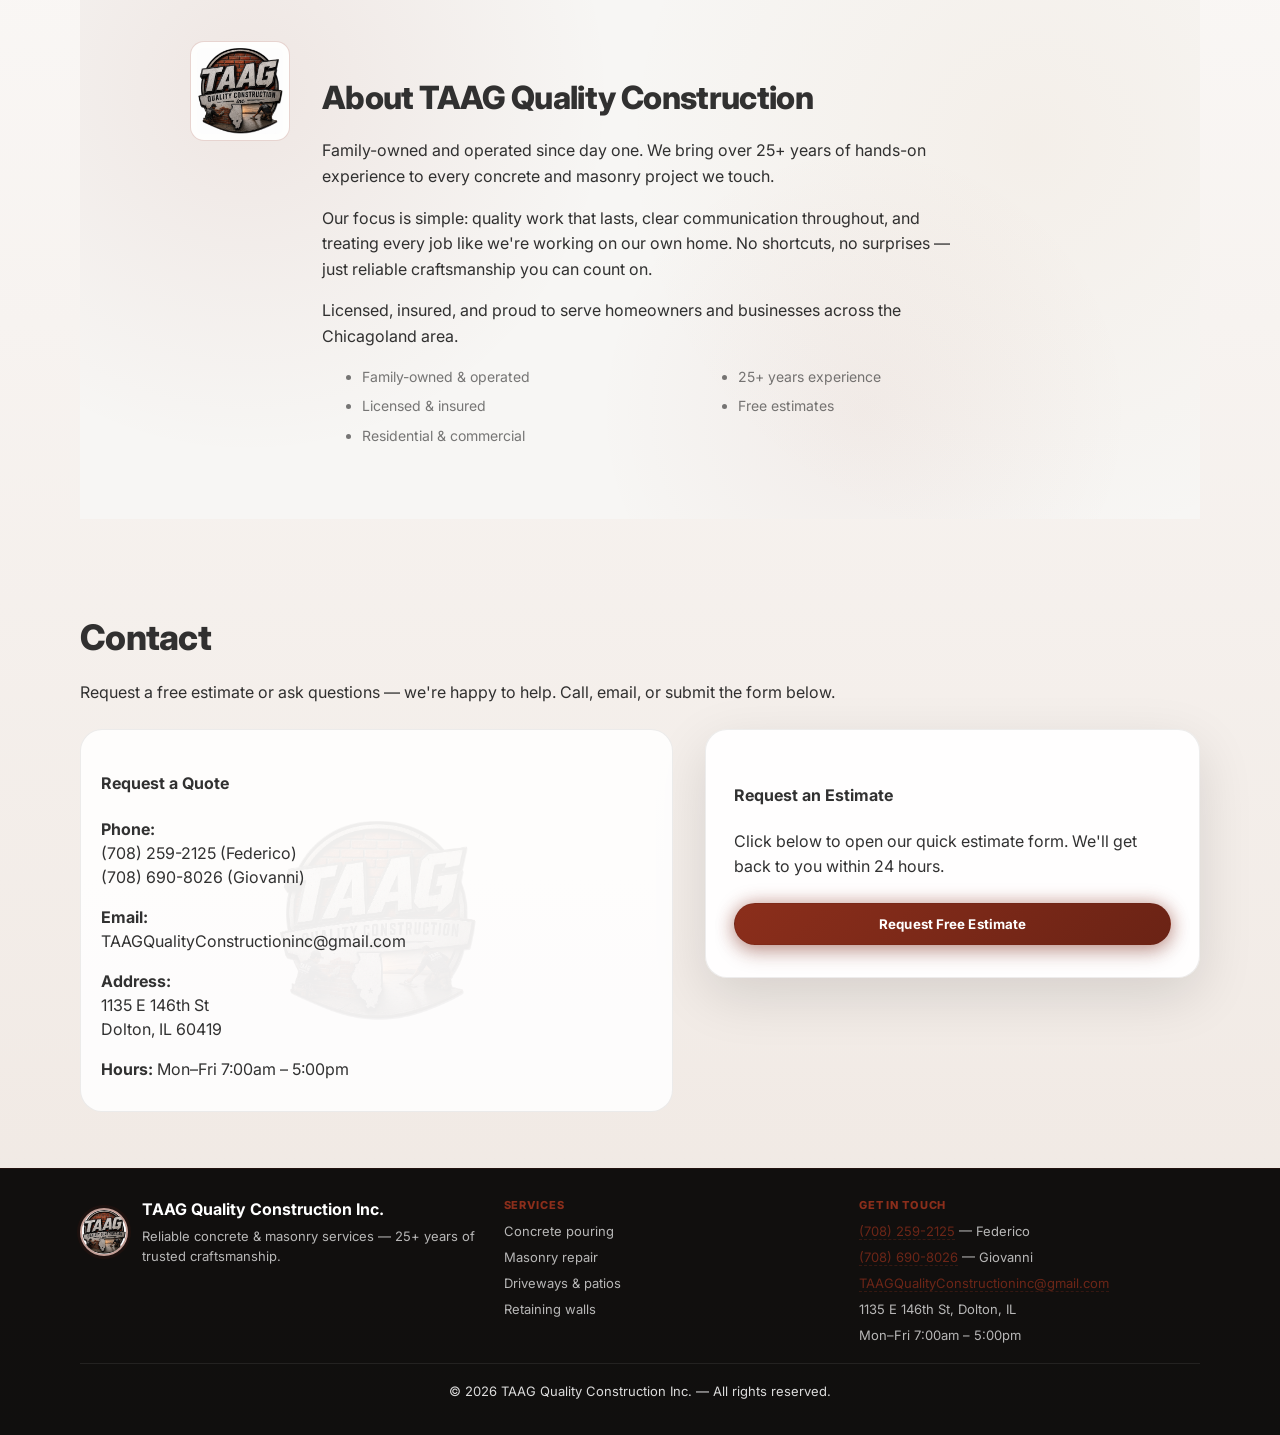
==== commit ad937d58: "Final version. Fixed videos Changed hero header text fixed mobile version (duplicate view services b" ====
--- a/index.html
+++ b/index.html
@@ -63,7 +63,7 @@
       <div class="hero-bg" aria-hidden="true"></div>
       <div class="hero-inner">
         <div class="hero-content">
-          <h1 class="hero-title">Concrete & Masonry Built to Last</h1>
+          <h1 class="hero-title">Quality Concrete & Masonry for Local Homes</h1>
           <p class="hero-subtitle">Driveways, patios, foundations, and masonry work for homeowners and businesses throughout Dolton and the Chicagoland area. Family-owned. Free estimates.</p>
           <div class="hero-actions">
             <button type="button" class="btn btn-primary" onclick="openModal()">Get a Free Quote</button>
@@ -139,9 +139,6 @@
           <p>Tuckpointing, repair, demolition, and full chimney rebuilds using durable block construction.</p>
         </article>
       </div>
-      <button type="button" class="btn btn-ghost services-toggle" id="services-toggle" aria-expanded="false">
-        View All Services
-      </button>
       <div class="services-cta">
         <a class="btn btn-primary" href="services.html">View All Services</a>
       </div>
@@ -335,17 +332,6 @@
 
     // Initialize Lucide icons
     lucide.createIcons();
-    
-    // Services toggle for mobile
-    const servicesToggle = document.getElementById('services-toggle');
-    const serviceGrid = document.getElementById('service-grid');
-    
-    if (servicesToggle && serviceGrid) {
-      servicesToggle.addEventListener('click', function() {
-        serviceGrid.classList.add('is-expanded');
-        this.setAttribute('aria-expanded', 'true');
-      });
-    }
 
     // Modal form functionality
     const modal = document.getElementById('contact-modal');
--- a/assets/css/style.css
+++ b/assets/css/style.css
@@ -2762,18 +2762,9 @@
   }
   
   #service-grid {
-    max-height: 480px;
-    overflow: hidden;
-    transition: max-height 400ms ease;
-  }
-  
-  #service-grid.is-expanded {
-    max-height: 2000px;
-  }
-  
-  #service-grid.is-expanded + .services-toggle {
-    display: none;
-  }
-}
-
-
+    max-height: none;
+    overflow: visible;
+  }
+}
+
+
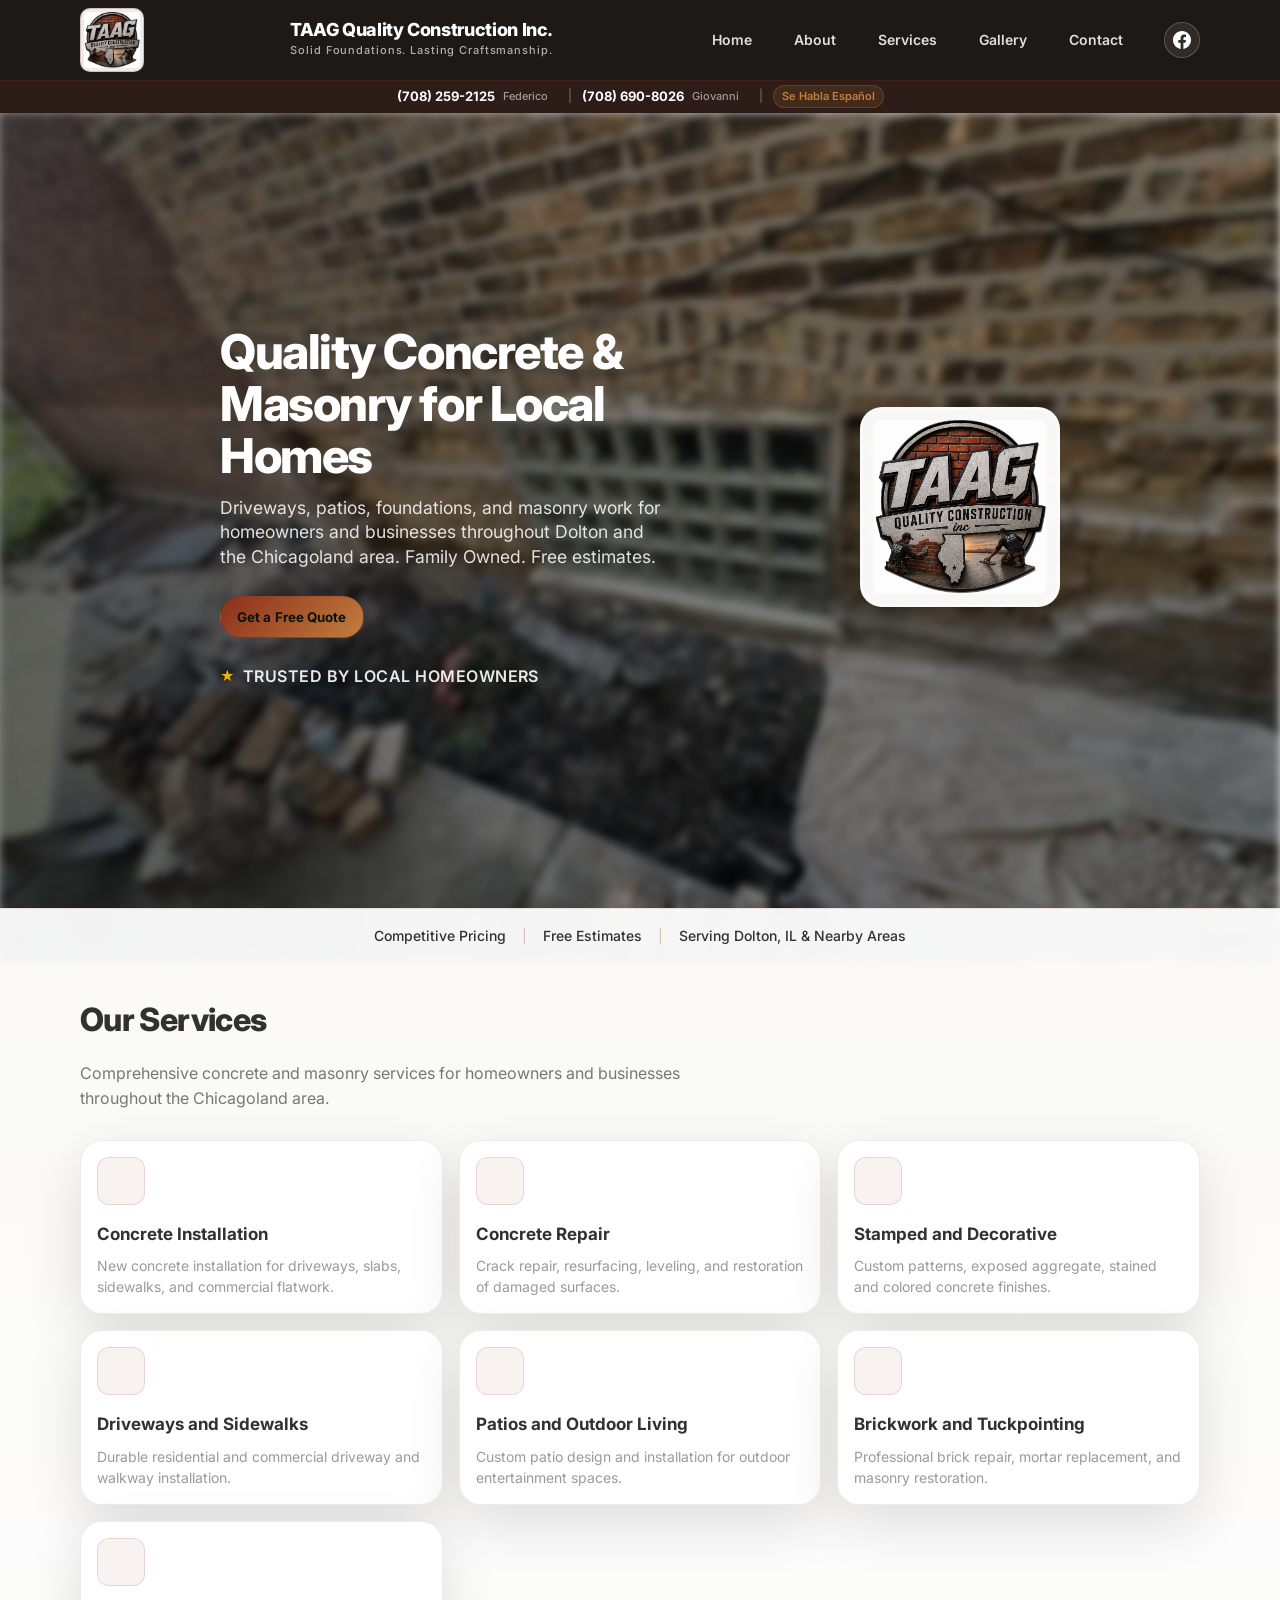
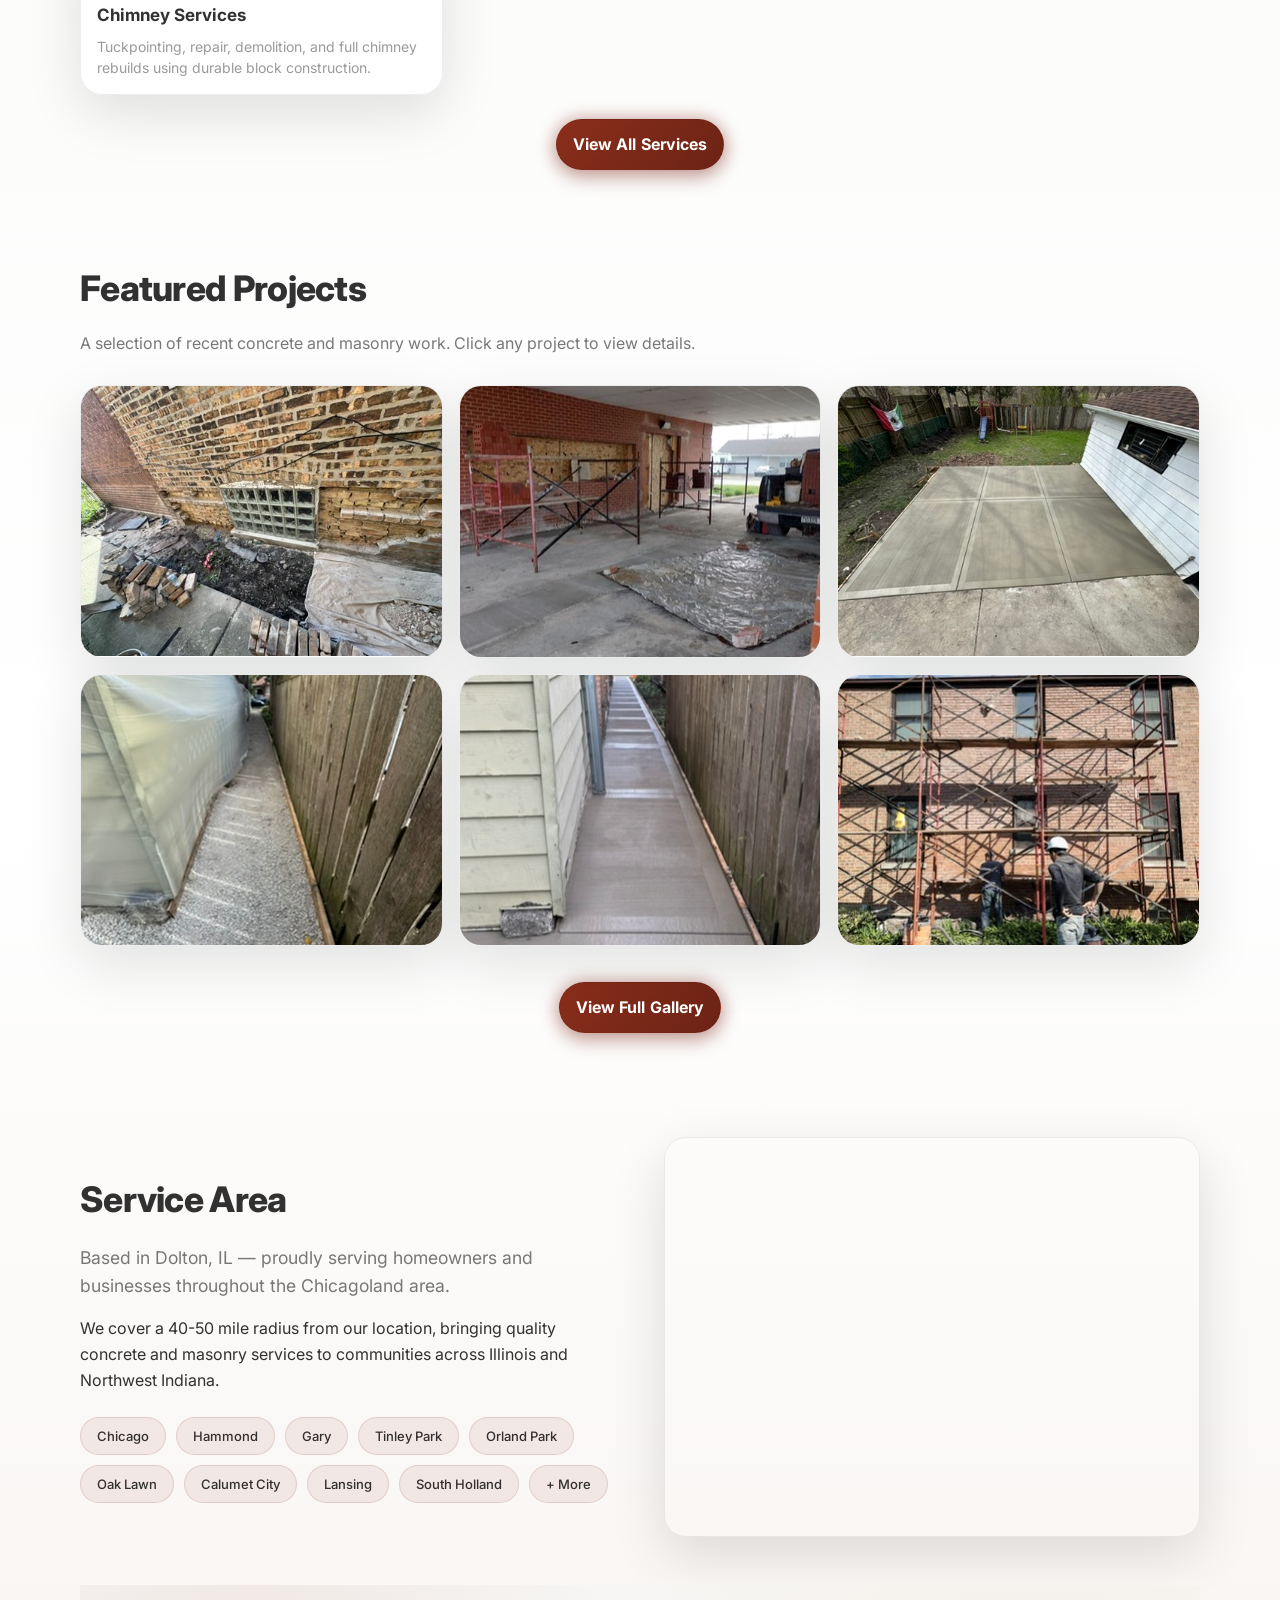
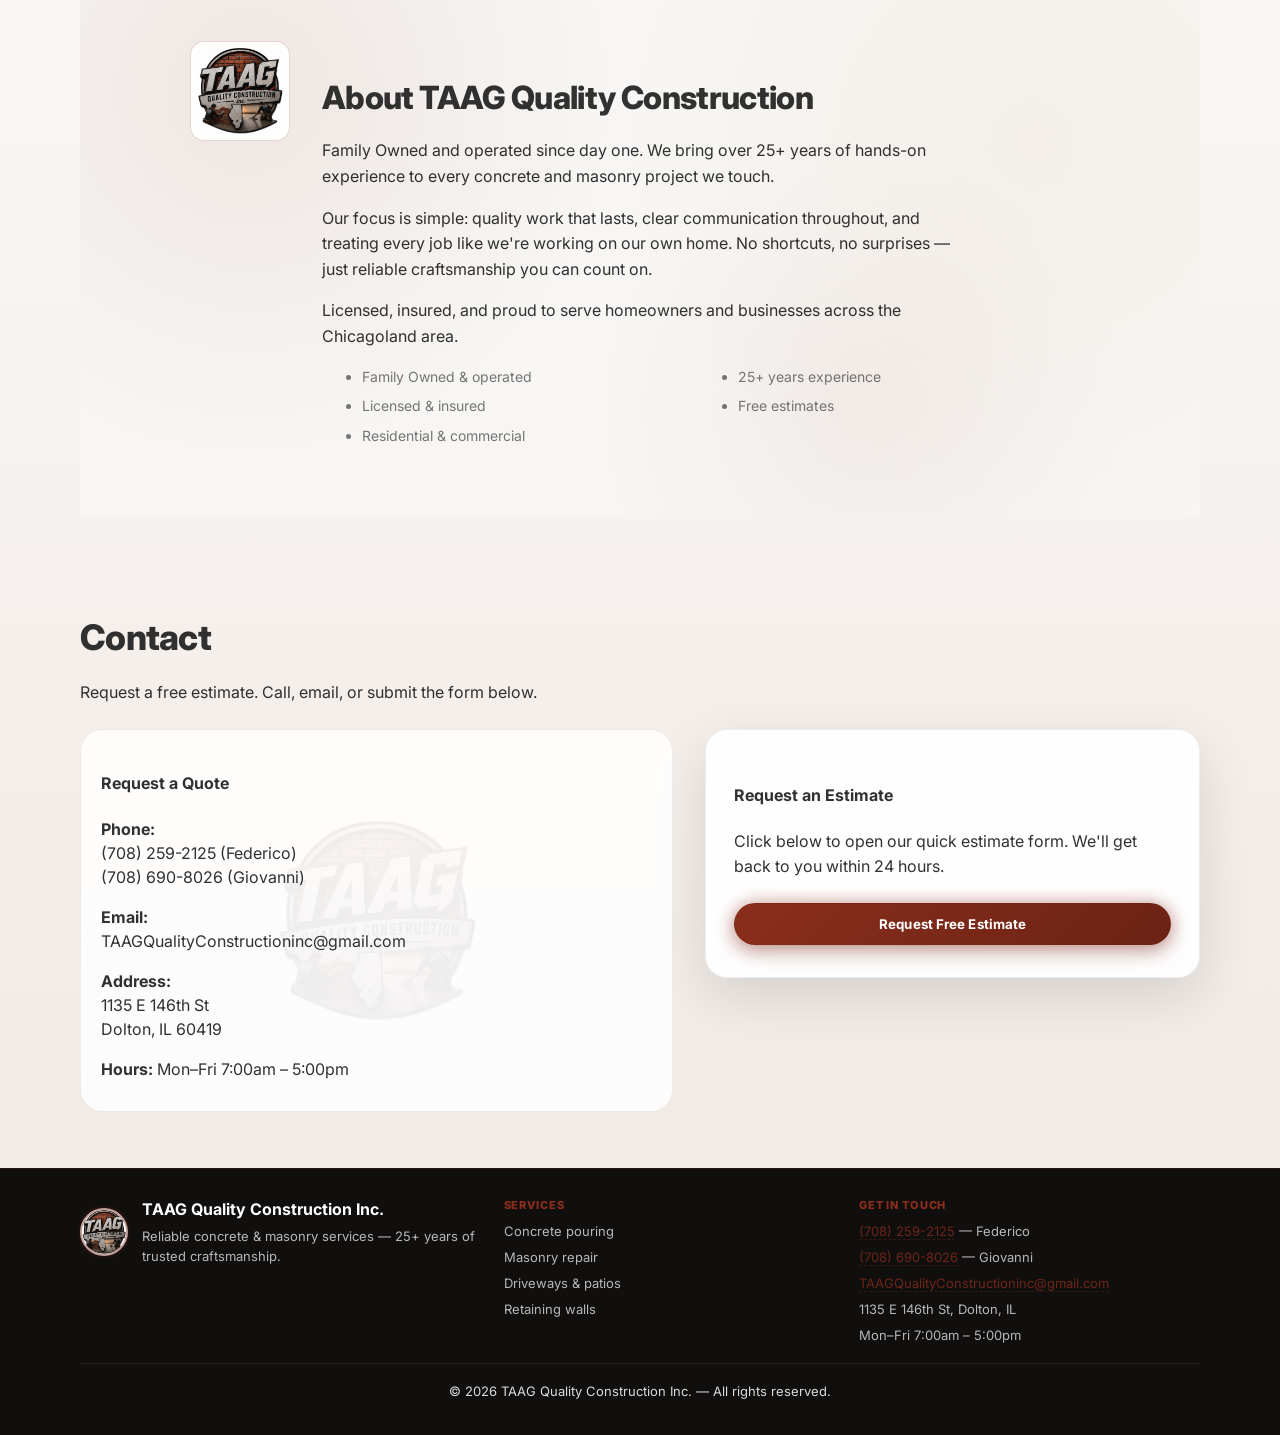
==== commit 375458cb: "replaced form placeholders added facebook link" ====
--- a/index.html
+++ b/index.html
@@ -34,7 +34,7 @@
         </ul>
       </nav>
       <div class="header-social">
-        <a href="https://facebook.com" target="_blank" rel="noopener" aria-label="Facebook">
+        <a href="https://www.facebook.com/profile.php?id=61588879875339" target="_blank" rel="noopener" aria-label="Facebook">
           <svg viewBox="0 0 24 24"><path d="M24 12.073c0-6.627-5.373-12-12-12s-12 5.373-12 12c0 5.99 4.388 10.954 10.125 11.854v-8.385H7.078v-3.47h3.047V9.43c0-3.007 1.792-4.669 4.533-4.669 1.312 0 2.686.235 2.686.235v2.953H15.83c-1.491 0-1.956.925-1.956 1.874v2.25h3.328l-.532 3.47h-2.796v8.385C19.612 23.027 24 18.062 24 12.073z"/></svg>
         </a>
       </div>
@@ -64,7 +64,7 @@
       <div class="hero-inner">
         <div class="hero-content">
           <h1 class="hero-title">Quality Concrete & Masonry for Local Homes</h1>
-          <p class="hero-subtitle">Driveways, patios, foundations, and masonry work for homeowners and businesses throughout Dolton and the Chicagoland area. Family-owned. Free estimates.</p>
+          <p class="hero-subtitle">Driveways, patios, foundations, and masonry work for homeowners and businesses throughout Dolton and the Chicagoland area. Family Owned. Free estimates.</p>
           <div class="hero-actions">
             <button type="button" class="btn btn-primary" onclick="openModal()">Get a Free Quote</button>
             <a class="btn btn-secondary" href="tel:7082592125">Call Now</a>
@@ -89,7 +89,7 @@
       </div>
       <div class="hero-bottom-bar">
         <div class="hero-bottom-inner">
-          <span class="bottom-text">Affordable Pricing</span>
+          <span class="bottom-text">Competitive Pricing</span>
           <span class="bottom-divider">|</span>
           <span class="bottom-text">Free Estimates</span>
           <span class="bottom-divider">|</span>
@@ -207,11 +207,11 @@
         </div>
         <div class="about-text">
           <h3>About TAAG Quality Construction</h3>
-          <p>Family-owned and operated since day one. We bring over 25+ years of hands-on experience to every concrete and masonry project we touch.</p>
+          <p>Family Owned and operated since day one. We bring over 25+ years of hands-on experience to every concrete and masonry project we touch.</p>
           <p>Our focus is simple: quality work that lasts, clear communication throughout, and treating every job like we're working on our own home. No shortcuts, no surprises — just reliable craftsmanship you can count on.</p>
           <p>Licensed, insured, and proud to serve homeowners and businesses across the Chicagoland area.</p>
           <ul>
-            <li>Family-owned & operated</li>
+            <li>Family Owned & operated</li>
             <li>25+ years experience</li>
             <li>Licensed & insured</li>
             <li>Free estimates</li>
@@ -224,7 +224,7 @@
     <!-- Contact -->
     <section id="contact" class="contact container">
   <h3>Contact</h3>
-  <p>Request a free estimate or ask questions — we're happy to help. Call, email, or submit the form below.</p>
+  <p>Request a free estimate. Call, email, or submit the form below.</p>
       <div class="contact-grid">
         <div class="contact-info">
           <h4>Request a Quote</h4>
@@ -287,19 +287,19 @@
       <form id="modal-contact-form">
         <label>
           Name <span class="required">*</span>
-          <input type="text" name="user_name" placeholder="Your name" required />
+          <input type="text" name="name" placeholder="Your name" required />
         </label>
         <label>
           Phone <span class="required">*</span>
-          <input type="tel" name="user_phone" placeholder="(555) 555-0123" required />
+          <input type="tel" name="phone" placeholder="(555) 555-0123" required />
         </label>
         <label>
           Email
-          <input type="email" name="user_email" placeholder="you@example.com" />
+          <input type="email" name="email" placeholder="you@example.com" />
         </label>
         <label>
           Service Needed
-          <select name="service_type">
+          <select name="service">
             <option value="">Select a service...</option>
             <option value="Concrete Pouring">Concrete Pouring</option>
             <option value="Concrete Repair">Concrete Repair</option>
@@ -313,6 +313,18 @@
           </select>
         </label>
         <label>
+          City <span class="required">*</span>
+          <input type="text" name="city" placeholder="City (required)" required />
+        </label>
+        <label>
+          State <span class="required">*</span>
+          <input type="text" name="state" placeholder="State (required)" required />
+        </label>
+        <label>
+          Street Address
+          <input type="text" name="address" placeholder="Street address (optional)" />
+        </label>
+        <label>
           Project Details
           <textarea name="message" placeholder="Tell us about your project..." rows="3"></textarea>
         </label>
@@ -322,18 +334,13 @@
   </div>
 
   <script>
-    // Initialize EmailJS (will work once configured)
-    (function() {
-      emailjs.init("YOUR_PUBLIC_KEY");
-    })();
-    
     // small helper: set current year
     document.getElementById('year').textContent = new Date().getFullYear();
 
     // Initialize Lucide icons
     lucide.createIcons();
 
-    // Modal form functionality
+    // Modal form functionality (EmailJS handler is in main.js)
     const modal = document.getElementById('contact-modal');
     const openModalBtn = document.getElementById('open-modal-btn');
     const closeModalBtn = document.getElementById('close-modal');
@@ -360,58 +367,8 @@
       }
     });
     
-    // Modal form submission
-    document.getElementById('modal-contact-form').addEventListener('submit', function(e) {
-      e.preventDefault();
-      
-      const form = this;
-      const btn = form.querySelector('button[type="submit"]');
-      const originalText = btn.textContent;
-      
-      // Disable button during submission
-      btn.disabled = true;
-      btn.textContent = 'Sending...';
-      
-      // EmailJS configuration - UPDATE THESE VALUES
-      const EMAILJS_SERVICE_ID = 'YOUR_SERVICE_ID';
-      const EMAILJS_TEMPLATE_ID = 'YOUR_TEMPLATE_ID';
-      const EMAILJS_PUBLIC_KEY = 'YOUR_PUBLIC_KEY';
-      
-      // Collect form data
-      const formData = {
-        user_name: form.user_name.value,
-        user_phone: form.user_phone.value,
-        user_email: form.user_email.value,
-        service_type: form.service_type.value,
-        message: form.message.value
-      };
-      
-      // Check if EmailJS is configured
-      if (EMAILJS_SERVICE_ID === 'YOUR_SERVICE_ID') {
-        alert('Please configure EmailJS with your actual SERVICE_ID, TEMPLATE_ID, and PUBLIC_KEY');
-        btn.disabled = false;
-        btn.textContent = originalText;
-        return;
-      }
-      
-      // Send email using EmailJS
-      emailjs.send(EMAILJS_SERVICE_ID, EMAILJS_TEMPLATE_ID, formData, EMAILJS_PUBLIC_KEY)
-        .then(function(response) {
-          btn.textContent = 'Sent!';
-          setTimeout(() => {
-            form.reset();
-            btn.disabled = false;
-            btn.textContent = originalText;
-            closeModal();
-            alert('Thank you! Your message has been sent.');
-          }, 1000);
-        }, function(error) {
-          btn.disabled = false;
-          btn.textContent = originalText;
-          alert('Sorry, there was an error sending your message. Please call us directly.');
-        });
-    });
-    
+    // Expose closeModal globally for EmailJS handler in main.js
+    window.closeModal = closeModal;
   </script>
   <script src="assets/js/main.js" defer></script>
 </body>
--- a/assets/css/style.css
+++ b/assets/css/style.css
@@ -2422,7 +2422,6 @@
 .about-photo,
 .about-badge,
 .service-card,
-.services-cta,
 .filter,
 .gallery-tile,
 .area-note,
@@ -2433,6 +2432,12 @@
   background: var(--surface) !important;
   color: var(--text);
   box-shadow: var(--shadow);
+}
+
+.services-cta{
+  background: transparent !important;
+  border: none !important;
+  box-shadow: none !important;
 }
 
 .service-details{ border-top-color: var(--stroke) !important; }
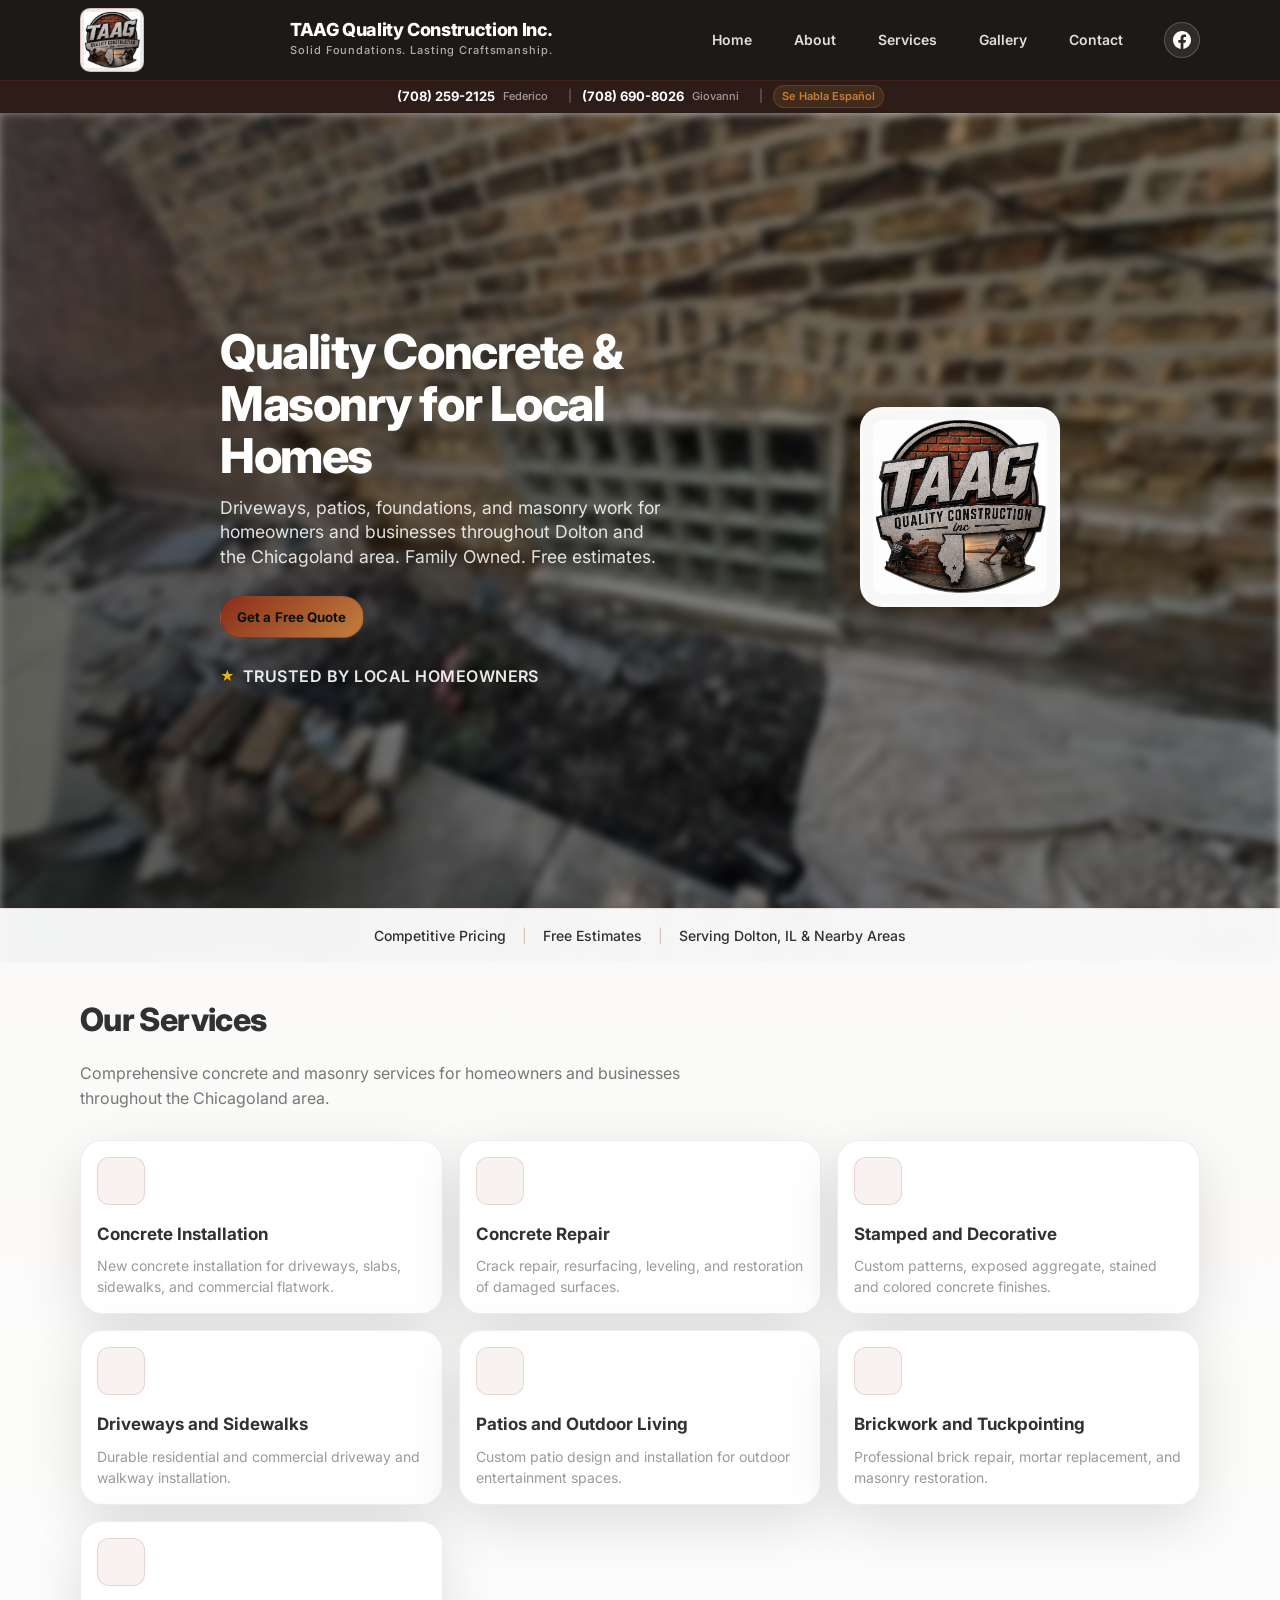
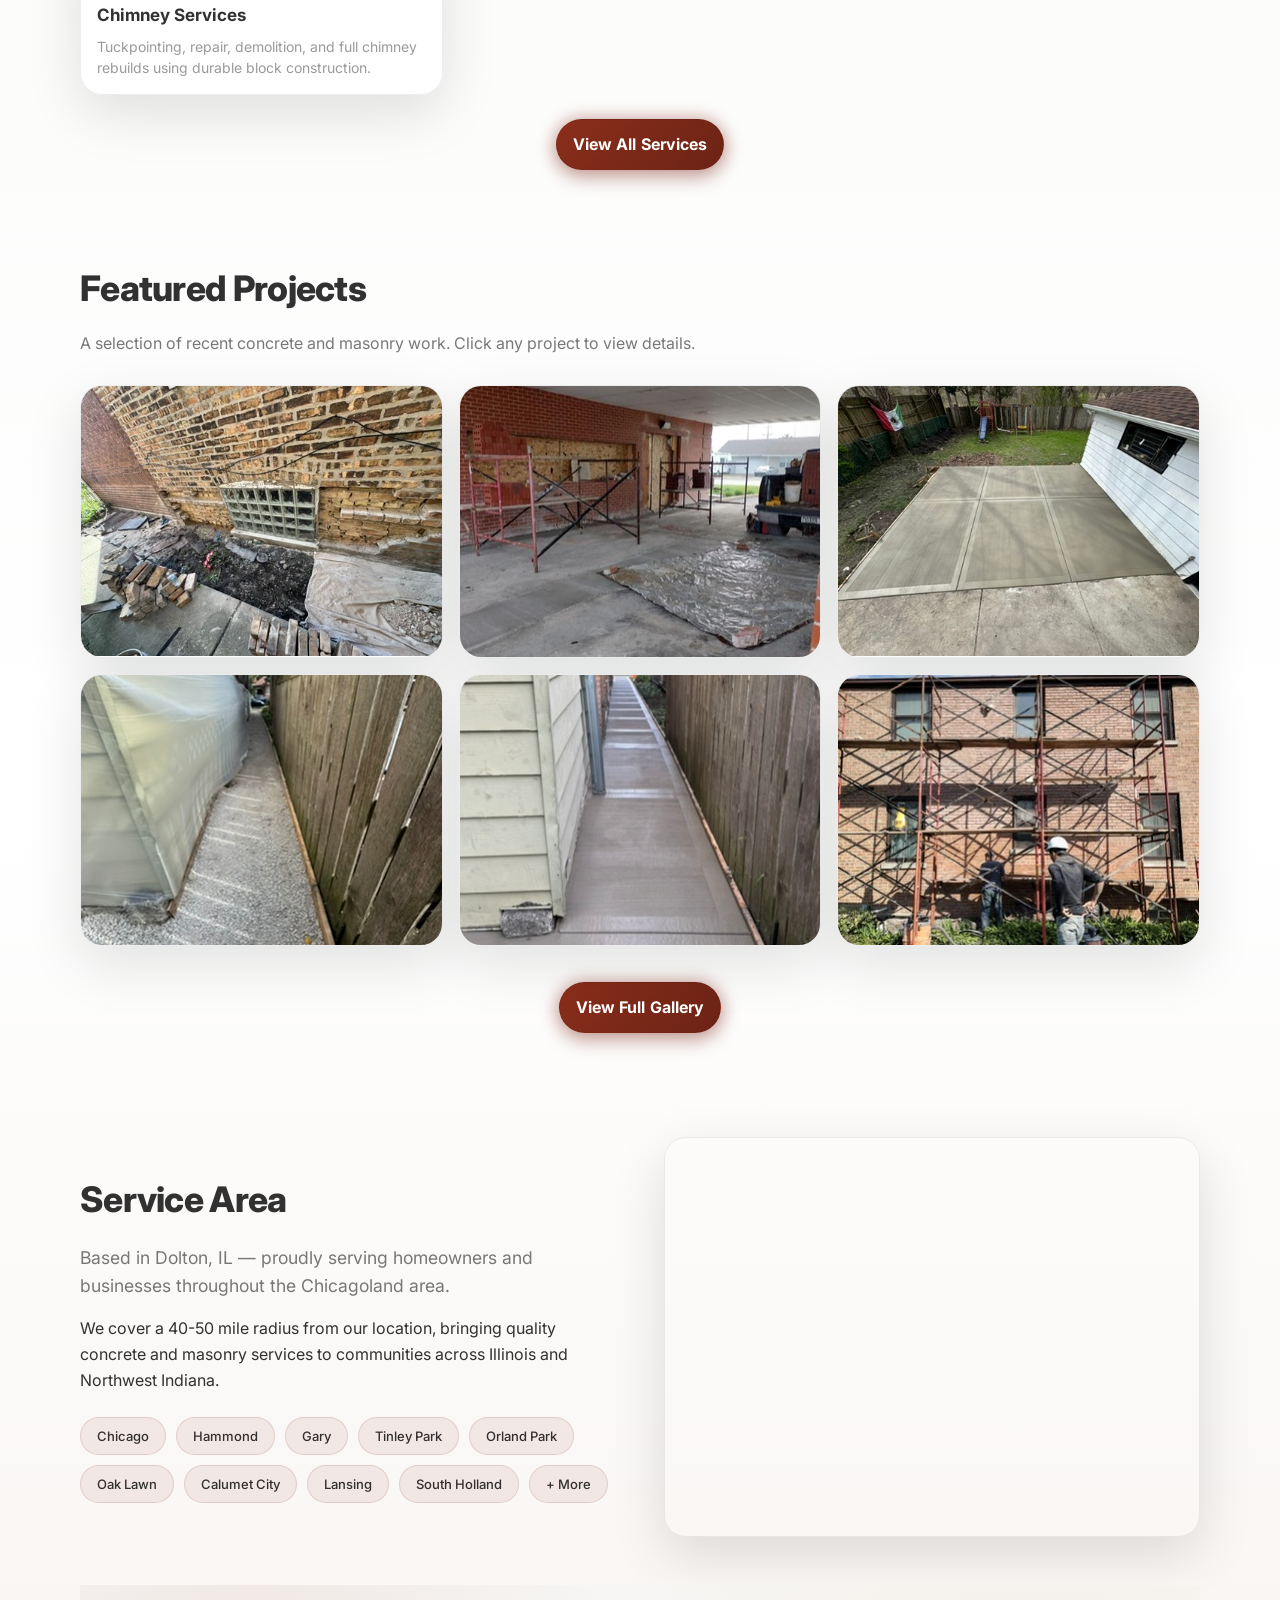
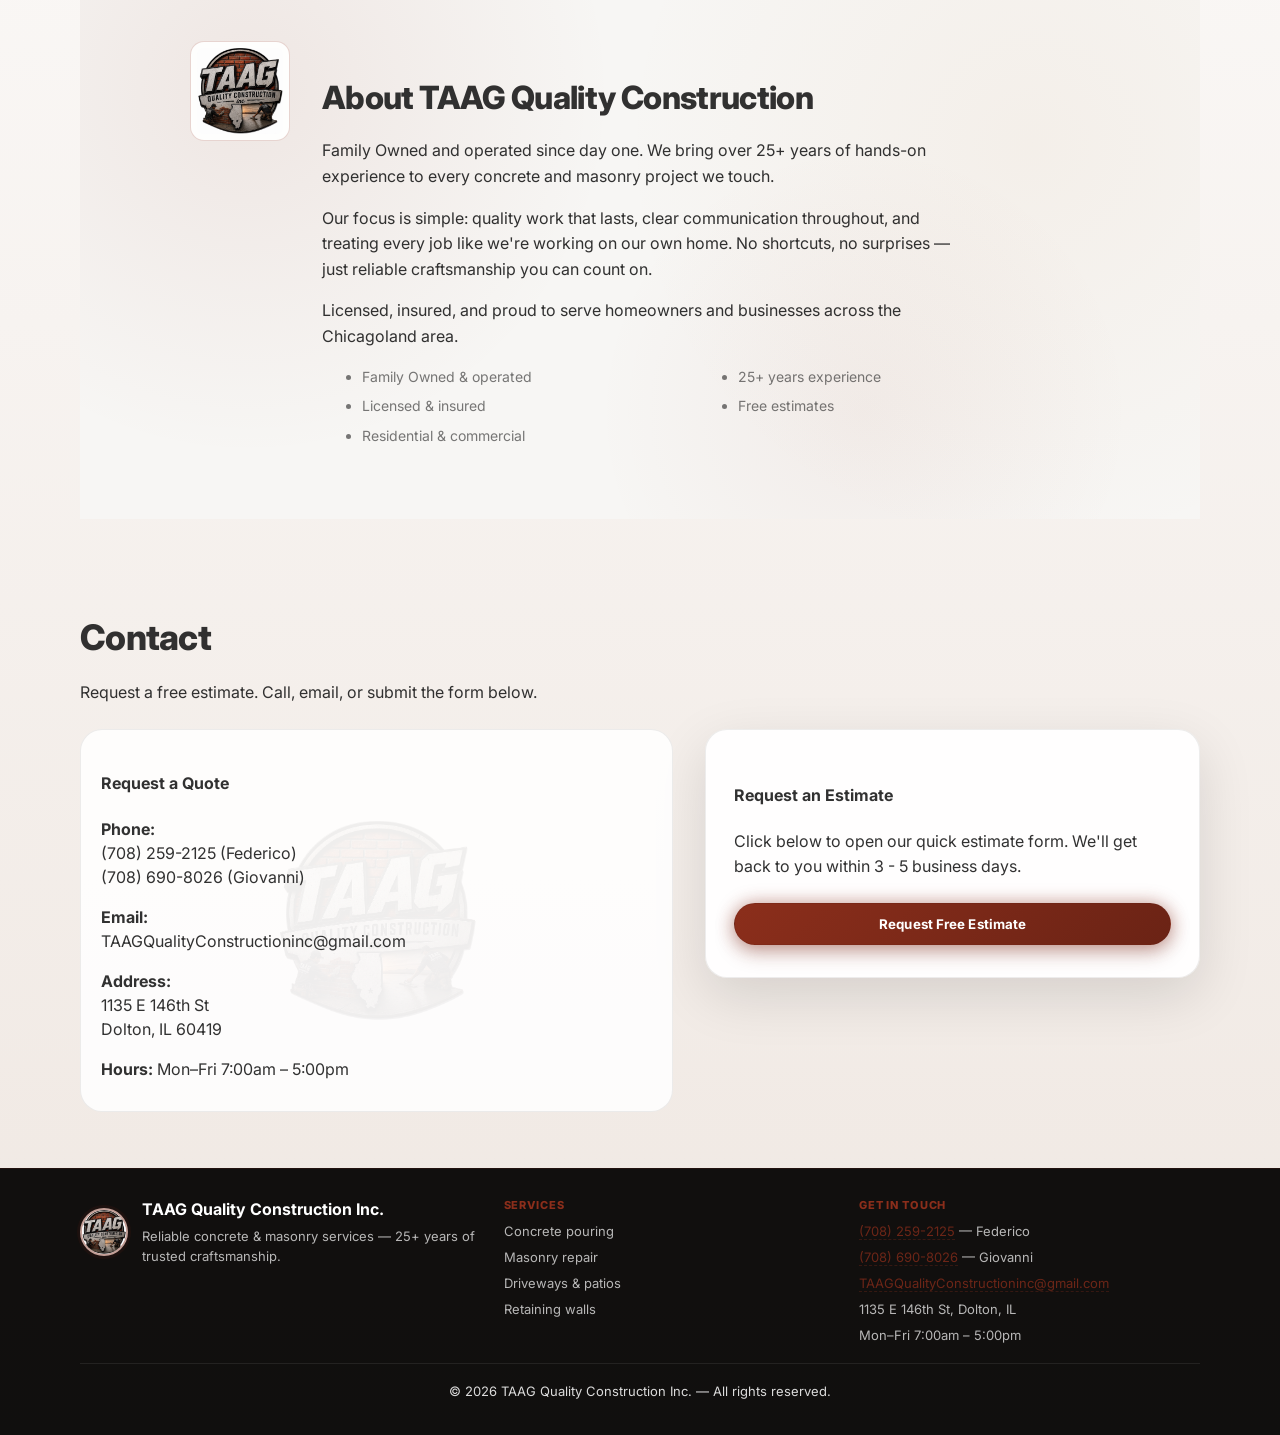
==== commit 4f193512: "changed some subtle text around form" ====
--- a/index.html
+++ b/index.html
@@ -237,7 +237,7 @@
         </div>
         <div class="contact-form-shell">
           <h4>Request an Estimate</h4>
-          <p>Click below to open our quick estimate form. We'll get back to you within 24 hours.</p>
+          <p>Click below to open our quick estimate form. We'll get back to you within 3 - 5 business days. </p>
           <button type="button" class="btn btn-primary btn-full" id="open-modal-btn">Request Free Estimate</button>
         </div>
       </div>
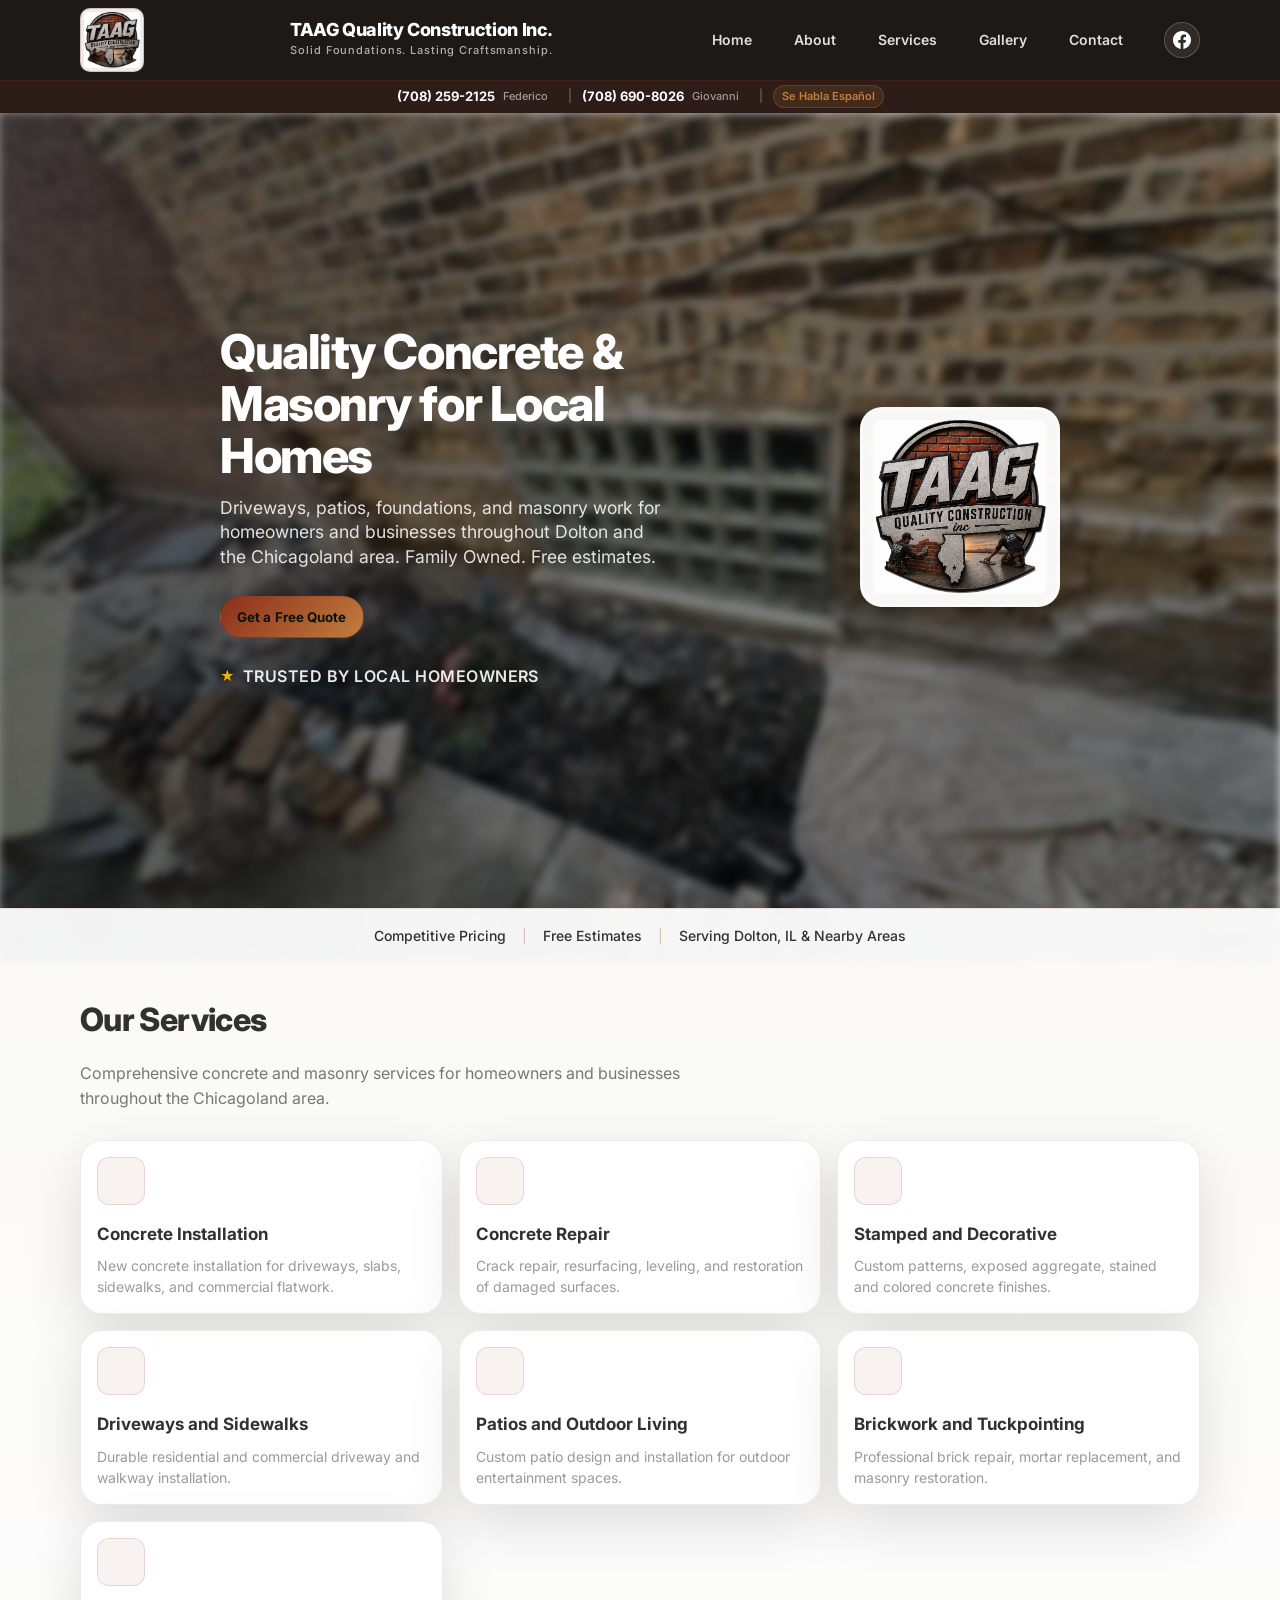
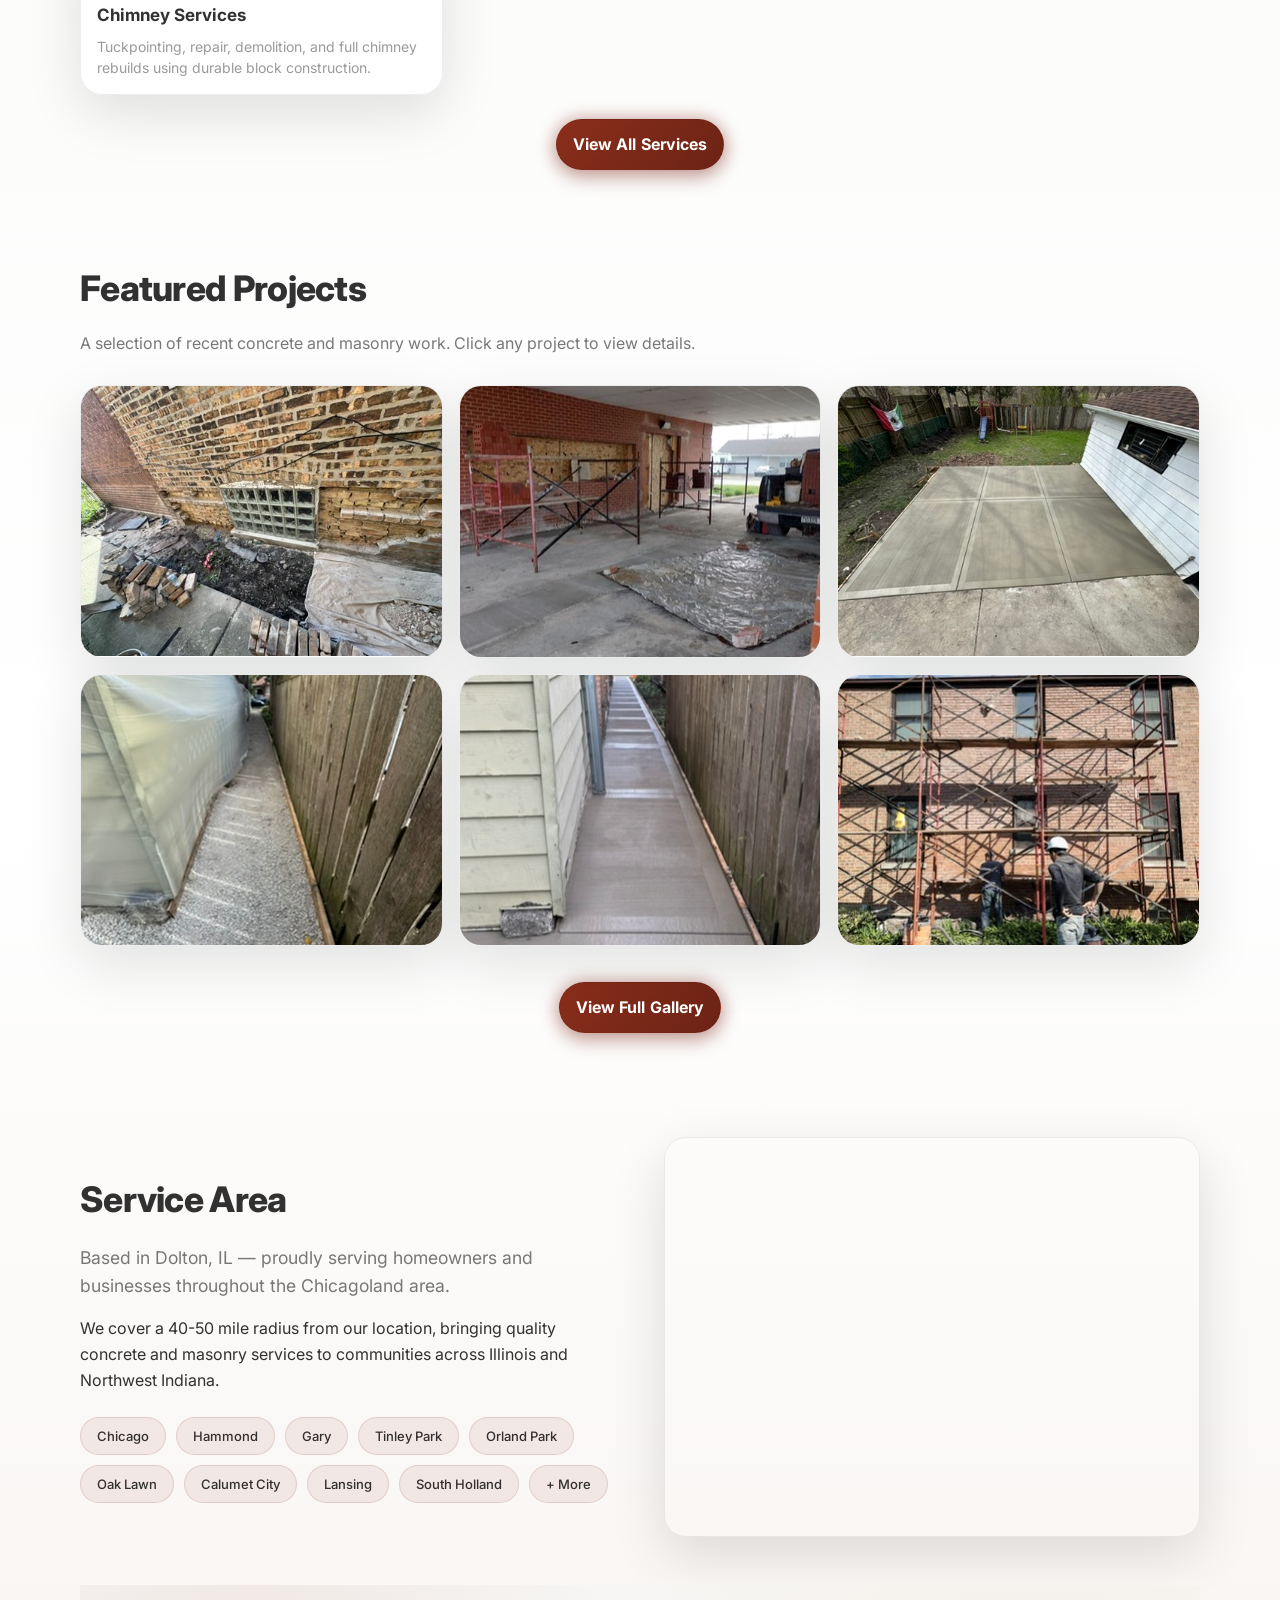
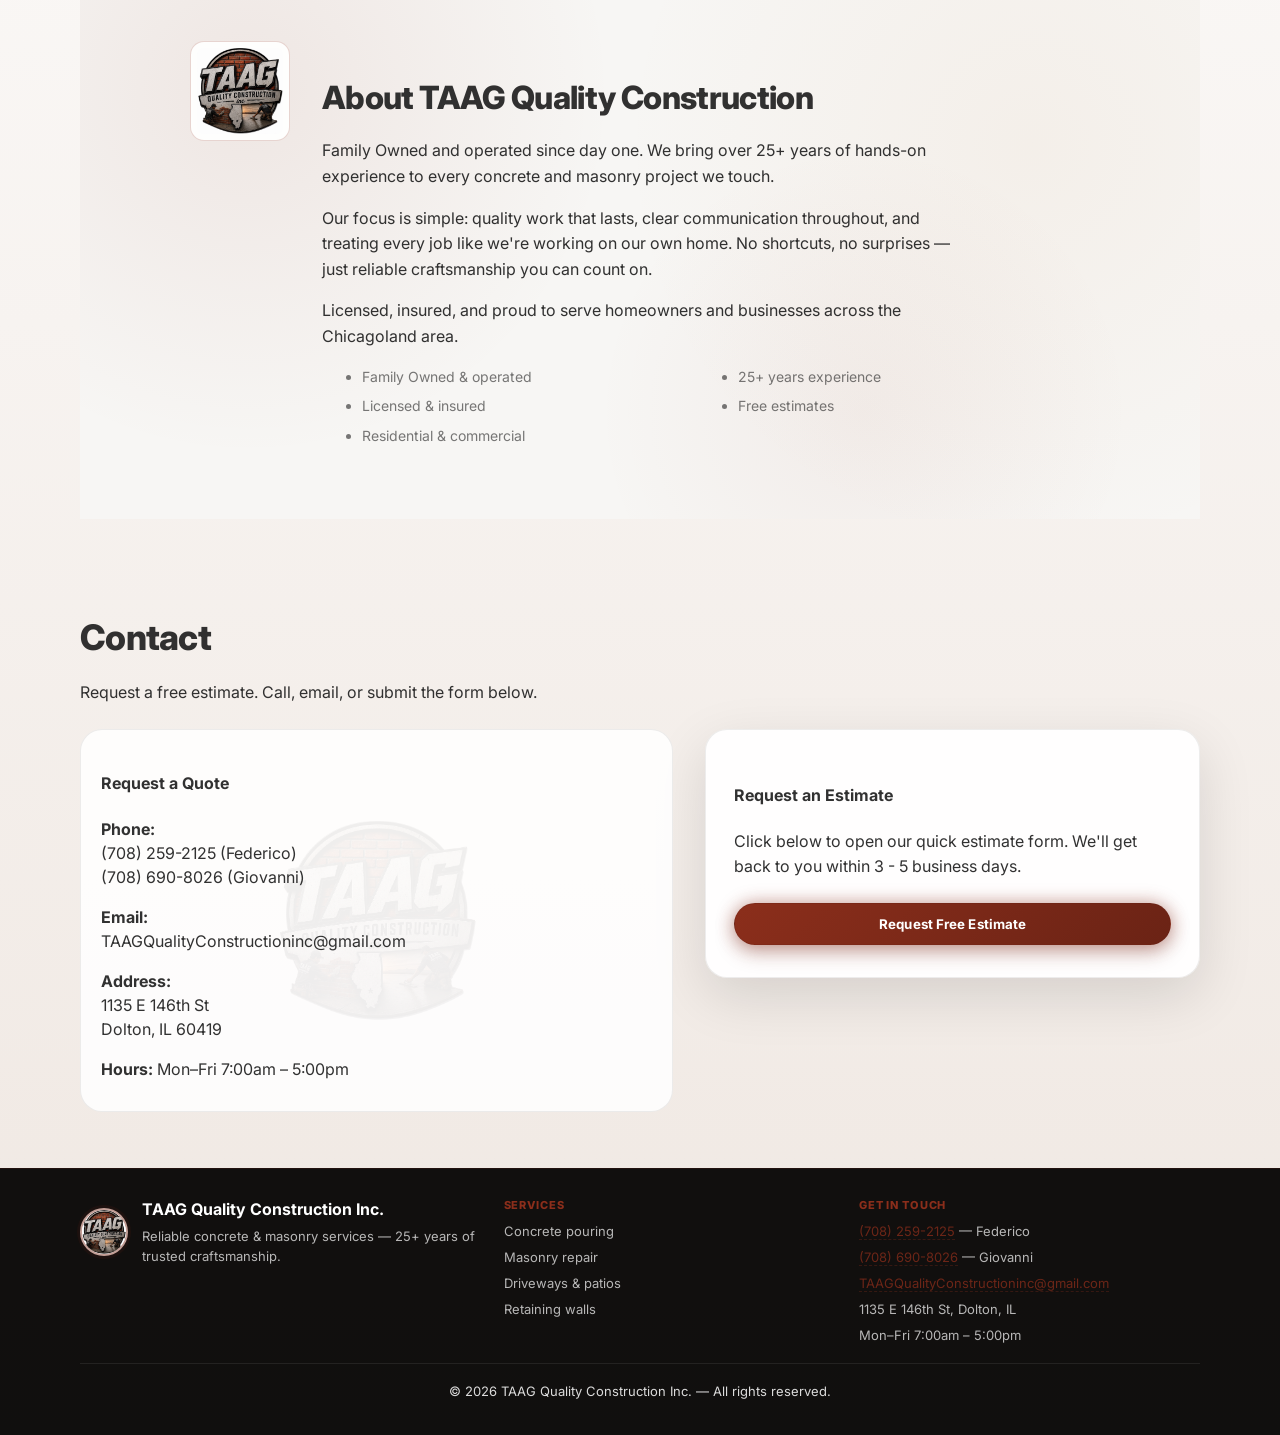
==== commit a6216249: "changed favicon" ====
--- a/index.html
+++ b/index.html
@@ -3,7 +3,7 @@
 <head>
   <meta charset="utf-8" />
   <meta name="viewport" content="width=device-width,initial-scale=1" />
-  <title>TAAG Quality Construction Inc — Concrete & Masonry</title>
+<link rel="icon" href="assets/photos-videos/logo.jpeg">  <title>TAAG Quality Construction Inc — Concrete & Masonry</title>
   <meta name="description" content="TAAG Quality Construction Inc. — 25 years of concrete & masonry experience: driveways, patios, foundations, retaining walls, repairs. Durable work built to last." />
   <link rel="preconnect" href="https://fonts.googleapis.com">
   <link rel="preconnect" href="https://fonts.gstatic.com" crossorigin>
